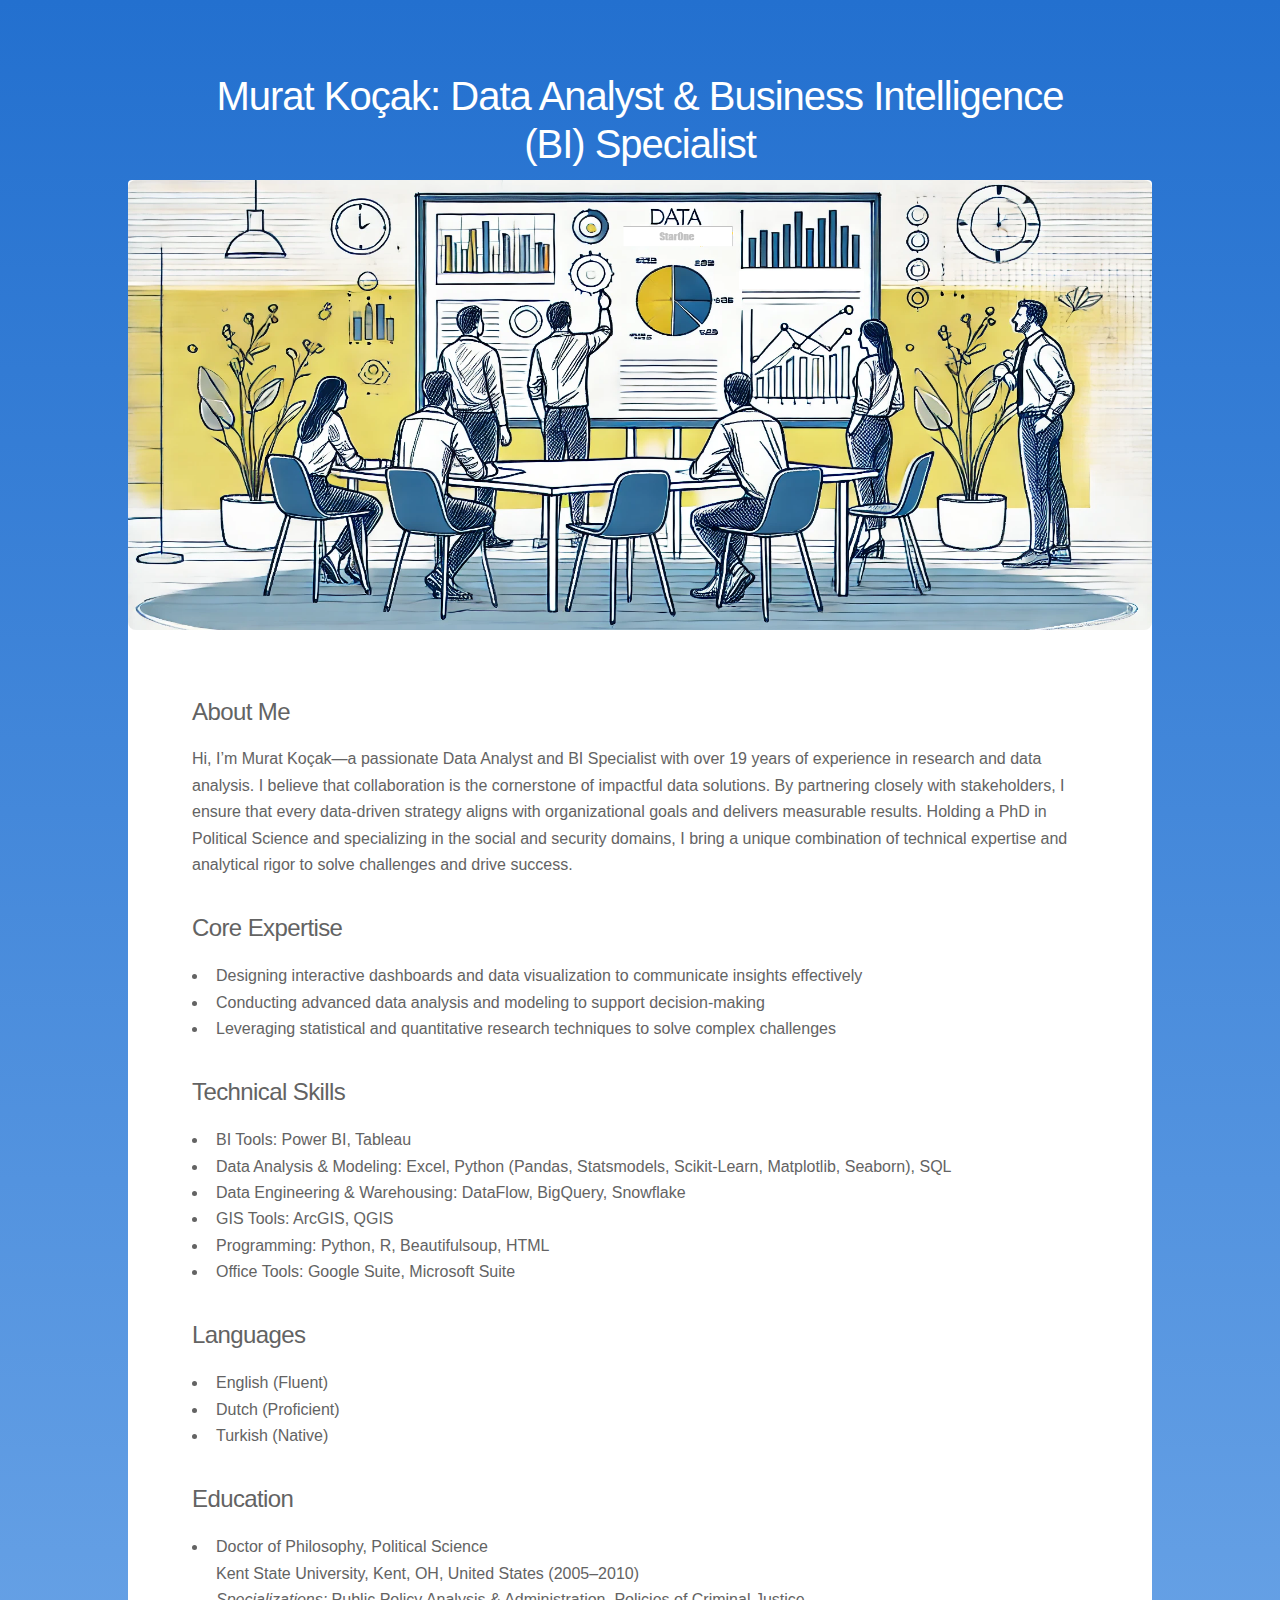
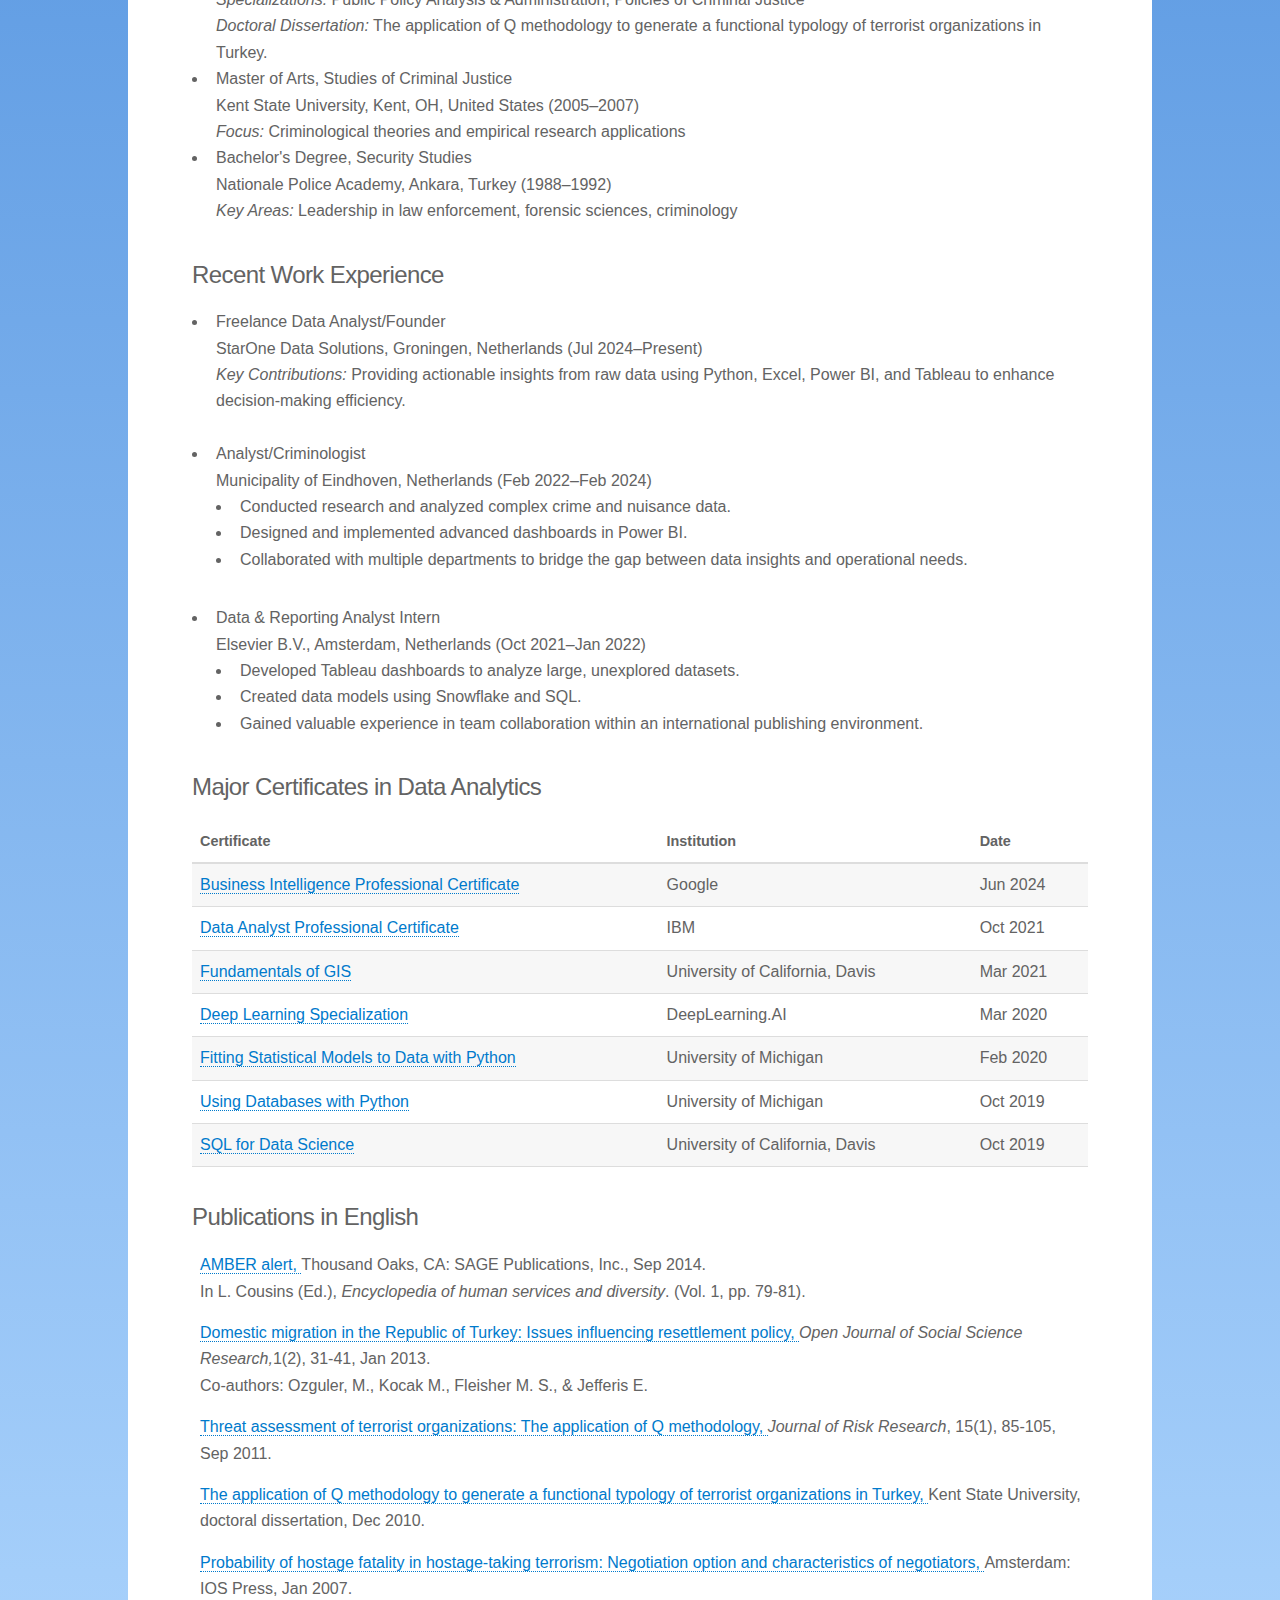
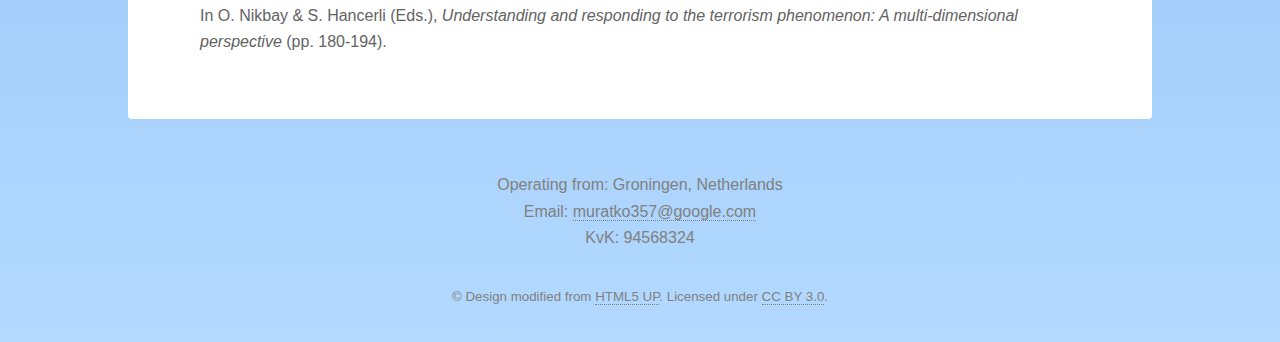
==== about.html @ 918cddcb "Update about.html" ====
<!DOCTYPE HTML>
<html>
	<head>
		<title>About</title>
		<meta charset="utf-8" />
		<meta name="viewport" content="width=device-width, initial-scale=1, user-scalable=no" />
		<link rel="stylesheet" href="assets/css/main.css" />
		<noscript><link rel="stylesheet" href="assets/css/noscript.css" /></noscript>
	</head>
	<body class="is-preload">

		<!-- Wrapper -->
		<div id="wrapper">

			<!-- Header -->
			<header id="header">
				<h1>Murat Koçak: Data Analyst & Business Intelligence (BI) Specialist</h1>
				<!-- <p>Data Analyst & Business Intelligence (BI) Specialist</p> -->
			</header>

			<!-- Main -->
			<div id="main">

				<!-- Content -->
				<section id="content" class="main">
					<span class="image main"><img src="images/group3.png" alt="BI process picture" style="width: 100%; height: auto; max-height: 450px; border-radius: 8px;" />
					</span>
					
					<h2>About Me</h2>
					<p>
						Hi, I’m Murat Koçak—a passionate Data Analyst and BI Specialist with over 19 years of experience in research and data analysis. I believe that collaboration is the cornerstone of impactful data solutions. By partnering closely with stakeholders, I ensure that every data-driven strategy aligns with organizational goals and delivers measurable results. Holding a PhD in Political Science and specializing in the social and security domains, I bring a unique combination of technical expertise and analytical rigor to solve challenges and drive success.
					</p>								
					<h2>Core Expertise</h2>
					<ul>
					    <li>Designing interactive dashboards and data visualization to communicate insights effectively</li>
					    <li>Conducting advanced data analysis and modeling to support decision-making</li>
					    <li>Leveraging statistical and quantitative research techniques to solve complex challenges</li>
					</ul>
					<h2>Technical Skills</h2>
					<ul>
					    <li><strong>BI Tools:</strong> Power BI, Tableau</li>
					    <li><strong>Data Analysis & Modeling:</strong> Excel, Python (Pandas, Statsmodels, Scikit-Learn, Matplotlib, Seaborn), SQL</li>
					    <li><strong>Data Engineering & Warehousing:</strong> DataFlow, BigQuery, Snowflake</li>
					    <li><strong>GIS Tools:</strong> ArcGIS, QGIS</li>
					    <li><strong>Programming:</strong> Python, R, Beautifulsoup, HTML</li>
					    <li><strong>Office Tools:</strong> Google Suite, Microsoft Suite</li>
					</ul>
					<h2>Languages</h2>
					<ul>
						<li>English (Fluent)</li>
						<li>Dutch (Proficient)</li>
						<li>Turkish (Native)</li>
					</ul>
					
					<h2>Education</h2>
					<ul>
						<li>
							<strong>Doctor of Philosophy, Political Science</strong><br>
							Kent State University, Kent, OH, United States (2005–2010)<br>
							<em>Specializations:</em> Public Policy Analysis & Administration, Policies of Criminal Justice<br>
							<em>Doctoral Dissertation:</em> The application of Q methodology to generate a functional typology of terrorist organizations in Turkey.
						</li>
						<li>
							<strong>Master of Arts, Studies of Criminal Justice</strong><br>
							Kent State University, Kent, OH, United States (2005–2007)<br>
							<em>Focus:</em> Criminological theories and empirical research applications
						</li>
						<li>
							<strong>Bachelor's Degree, Security Studies</strong><br>
							Nationale Police Academy, Ankara, Turkey (1988–1992)<br>
							<em>Key Areas:</em> Leadership in law enforcement, forensic sciences, criminology
						</li>
					</ul>
					
					<h2>Recent Work Experience</h2>
					<ul>
						<li>
							<strong>Freelance Data Analyst/Founder</strong><br>
							StarOne Data Solutions, Groningen, Netherlands (Jul 2024–Present)<br>
							<em>Key Contributions:</em> Providing actionable insights from raw data using Python, Excel, Power BI, and Tableau to enhance decision-making efficiency.<br><br/>
						</li>
						<li>
							<strong>Analyst/Criminologist</strong><br>
							Municipality of Eindhoven, Netherlands (Feb 2022–Feb 2024)<br>
							<ul>
								<li>Conducted research and analyzed complex crime and nuisance data.</li>
								<li>Designed and implemented advanced dashboards in Power BI.</li>
								<li>Collaborated with multiple departments to bridge the gap between data insights and operational needs.</li>
							</ul>
						</li>
						<li>
							<strong>Data & Reporting Analyst Intern</strong><br>
							Elsevier B.V., Amsterdam, Netherlands (Oct 2021–Jan 2022)<br>
							<ul>
								<li>Developed Tableau dashboards to analyze large, unexplored datasets.</li>
								<li>Created data models using Snowflake and SQL.</li>
								<li>Gained valuable experience in team collaboration within an international publishing environment.</li>
							</ul>
						</li>
					</ul>
					<h2>Major Certificates in Data Analytics</h2>
					<table style="width: 100%; border-collapse: collapse; text-align: left;">
					    <thead>
					        <tr>
					            <th style="padding: 8px; font-weight: bold; border-bottom: 2px solid #ddd;">Certificate</th>
					            <th style="padding: 8px; font-weight: bold; border-bottom: 2px solid #ddd;">Institution</th>
					            <th style="padding: 8px; font-weight: bold; border-bottom: 2px solid #ddd;">Date</th>
					        </tr>
					    </thead>
					    <tbody>
					        <tr>
					            <td style="padding: 8px; border-bottom: 1px solid #ddd;">
					                <a href="https://coursera.org/share/68a5c34ecfa2aa9aa0eb1804e7a08b5a" target="_blank" style="text-decoration: none; color: #007acc;">
					                    Business Intelligence Professional Certificate
					                </a>
					            </td>
					            <td style="padding: 8px; border-bottom: 1px solid #ddd;">Google</td>
					            <td style="padding: 8px; border-bottom: 1px solid #ddd;">Jun 2024</td>
					        </tr>
					        <tr>
					            <td style="padding: 8px; border-bottom: 1px solid #ddd;">
					                <a href="https://coursera.org/share/b6c91026bcde8f8022cf5d35f65a6a94" target="_blank" style="text-decoration: none; color: #007acc;">
					                    Data Analyst Professional Certificate
					                </a>
					            </td>
					            <td style="padding: 8px; border-bottom: 1px solid #ddd;">IBM</td>
					            <td style="padding: 8px; border-bottom: 1px solid #ddd;">Oct 2021</td>
					        </tr>
					        <tr>
					            <td style="padding: 8px; border-bottom: 1px solid #ddd;">
					                <a href="https://coursera.org/share/d153b06a984d503bdd34835a47c2ee93" target="_blank" style="text-decoration: none; color: #007acc;">
					                    Fundamentals of GIS
					                </a>
					            </td>
					            <td style="padding: 8px; border-bottom: 1px solid #ddd;">University of California, Davis</td>
					            <td style="padding: 8px; border-bottom: 1px solid #ddd;">Mar 2021</td>
					        </tr>
					        <tr>
					            <td style="padding: 8px; border-bottom: 1px solid #ddd;">
					                <a href="https://coursera.org/share/96aca7d3bab1eff133d03107c29051a9" target="_blank" style="text-decoration: none; color: #007acc;">
					                    Deep Learning Specialization
					                </a>
					            </td>
					            <td style="padding: 8px; border-bottom: 1px solid #ddd;">DeepLearning.AI</td>
					            <td style="padding: 8px; border-bottom: 1px solid #ddd;">Mar 2020</td>
					        </tr>
					        <tr>
					            <td style="padding: 8px; border-bottom: 1px solid #ddd;">
					                <a href="https://coursera.org/share/8fca6dbcab4a9286f8d734b02d5627c9" target="_blank" style="text-decoration: none; color: #007acc;">
					                    Fitting Statistical Models to Data with Python
					                </a>
					            </td>
					            <td style="padding: 8px; border-bottom: 1px solid #ddd;">University of Michigan</td>
					            <td style="padding: 8px; border-bottom: 1px solid #ddd;">Feb 2020</td>
					        </tr>
					        <tr>
					            <td style="padding: 8px; border-bottom: 1px solid #ddd;">
					                <a href="https://coursera.org/share/401eff3b248408523b76041c179e21a6" target="_blank" style="text-decoration: none; color: #007acc;">
					                    Using Databases with Python
					                </a>
					            </td>
					            <td style="padding: 8px; border-bottom: 1px solid #ddd;">University of Michigan</td>
					            <td style="padding: 8px; border-bottom: 1px solid #ddd;">Oct 2019</td>
					        </tr>
					        <tr>
					            <td style="padding: 8px; border-bottom: 1px solid #ddd;">
					                <a href="https://coursera.org/share/697321e9e8baccf5dd6b8e1bab1f161b" target="_blank" style="text-decoration: none; color: #007acc;">
					                    SQL for Data Science
					                </a>
					            </td>
					            <td style="padding: 8px; border-bottom: 1px solid #ddd;">University of California, Davis</td>
					            <td style="padding: 8px; border-bottom: 1px solid #ddd;">Oct 2019</td>
					        </tr>
					    </tbody>
						</table>
						<h2>Publications in English</h2>
						<ul style="list-style: none; padding: 0;">
						    <li style="margin-bottom: 15px;">
						        <strong>
						            <a href="https://doi.org/10.4135/9781483346663.n36" target="_blank" style="text-decoration: none; color: #007acc;">
						                AMBER alert,
						            </a>
						        </strong>Thousand Oaks, CA: SAGE Publications, Inc., Sep 2014.<br />
						        In L. Cousins (Ed.), <em>Encyclopedia of human services and diversity</em>. (Vol. 1, pp. 79-81).
						    </li>
						    <li style="margin-bottom: 15px;">
						        <strong>
						            <a href="https://www.academia.edu/5313681/Domestic_Migration_in_the_Republic_of_Turkey_Issues_Influencing_Resettlement_Policy" target="_blank" style="text-decoration: none; color: #007acc;">
						                Domestic migration in the Republic of Turkey: Issues influencing resettlement policy,
						            </a>
						        </strong><em>Open Journal of Social Science Research,</em>1(2), 31-41, Jan 2013.<br />
						        Co-authors: Ozguler, M., Kocak M., Fleisher M. S., & Jefferis E.
						    </li>
						    <li style="margin-bottom: 15px;">
						        <strong>
						            <a href="https://doi.org/10.1080/13669877.2011.601323" target="_blank" style="text-decoration: none; color: #007acc;">
						                Threat assessment of terrorist organizations: The application of Q methodology,
						            </a>
						        </strong><em>Journal of Risk Research</em>, 15(1), 85-105, Sep 2011.
						    </li>
						    <li style="margin-bottom: 15px;">
						        <strong>
						            <a href="http://rave.ohiolink.edu/etdc/view?acc_num=kent1286681075" target="_blank" style="text-decoration: none; color: #007acc;">
						                The application of Q methodology to generate a functional typology of terrorist organizations in Turkey,
						            </a>
						        </strong>Kent State University, doctoral dissertation, Dec 2010.
						    </li>
						    <li style="margin-bottom: 15px;">
						        <strong>
						            <a href="https://ebooks.iospress.nl/volumearticle/24067?_gl=1*1t2bpbs*_up*MQ..*_ga*OTM2NjQxNjY1LjE3MzI4MjIyMDA.*_ga_6N3Q0141SM*MTczMjgyMjE5OS4xLjEuMTczMjgyMjIyNS4wLjAuMA.." target="_blank" style="text-decoration: none; color: #007acc;">
						                Probability of hostage fatality in hostage-taking terrorism: Negotiation option and characteristics of negotiators,
						            </a>
						        </strong>Amsterdam: IOS Press, Jan 2007.<br />
						        In O. Nikbay & S. Hancerli (Eds.), <em>Understanding and responding to the terrorism phenomenon: A multi-dimensional perspective</em> (pp. 180-194).
						    </li>
						</ul>



						</section>
						</div>

							 <!-- Footer -->
						    <footer style="text-align: center;">
						        <section>
						            <p style="color:gray;"><br><br/>
						                Operating from: Groningen, Netherlands<br />
						                Email: <a href="mailto:muratko357@google.com">muratko357@google.com</a><br />
						                KvK: 94568324
						            </p>
						        </section>
						        <p style="color:gray;"><small>
						            &copy; Design modified from <a href="https://html5up.net" target="_blank">HTML5 UP</a>.
						            Licensed under <a href="http://creativecommons.org/licenses/by/3.0/" target="_blank">CC BY 3.0</a>.</small>
						        </p>
						    </footer>
					

		<!-- Scripts -->
			<script src="assets/js/jquery.min.js"></script>
			<script src="assets/js/jquery.scrollex.min.js"></script>
			<script src="assets/js/jquery.scrolly.min.js"></script>
			<script src="assets/js/browser.min.js"></script>
			<script src="assets/js/breakpoints.min.js"></script>
			<script src="assets/js/util.js"></script>
			<script src="assets/js/main.js"></script>

	</body>
</html>
---- assets/css/main.css ----
@@import url(fontawesome-all.min.css);
@import 'https://fonts.googleapis.com/css?family=Source+Sans+Pro:300,400';

/*
    Stellar by HTML5 UP
    html5up.net | @ajlkn
    Free for personal and commercial use under the CCA 3.0 license (html5up.net/license)
*/

html, body, div, span, applet, object,
iframe, h1, h2, h3, h4, h5, h6, p, blockquote,
pre, a, abbr, acronym, address, big, cite,
code, del, dfn, em, img, ins, kbd, q, s, samp,
small, strike, strong, sub, sup, tt, var, b,
u, i, center, dl, dt, dd, ol, ul, li, fieldset,
form, label, legend, table, caption, tbody,
tfoot, thead, tr, th, td, article, aside,
canvas, details, embed, figure, figcaption,
footer, header, hgroup, menu, nav, output, ruby,
section, summary, time, mark, audio, video {
    margin: 0;
    padding: 0;
    border: 0;
    font-size: 100%;
    font: inherit;
    vertical-align: baseline;
}

article, aside, details, figcaption, figure,
footer, header, hgroup, menu, nav, section {
    display: block;
}

body {
    line-height: 1;
}

ol, ul {
    list-style: none;
}

blockquote, q {
    quotes: none;
}

blockquote:before, blockquote:after, q:before, q:after {
    content: '';
    content: none;
}

table {
    border-collapse: collapse;
    border-spacing: 0;
}

body {
    -webkit-text-size-adjust: none;
}

mark {
    background-color: transparent;
    color: inherit;
}

input::-moz-focus-inner {
    border: 0;
    padding: 0;
}

input, select, textarea {
    -moz-appearance: none;
    -webkit-appearance: none;
    -ms-appearance: none;
    appearance: none;
}

/* Basic */

@-ms-viewport {
    width: device-width;
}

body {
    -ms-overflow-style: scrollbar;
}

@media screen and (max-width: 480px) {
    html, body {
        min-width: 320px;
    }
}

html {
    box-sizing: border-box;
}

*, *:before, *:after {
    box-sizing: inherit;
}

body {
    background-color: #2370cf; /* Fallback for older browsers */
    background-image: linear-gradient(to bottom, #2370cf, #b3d9ff); /* Gradient effect */
    color: rgba(255, 255, 255, 0.65);
    font-family: "Source Sans Pro", Helvetica, sans-serif;
    font-size: 17pt;
    font-weight: 300;
    line-height: 1.65;
}

@media screen and (max-width: 1680px) {
    body, input, select, textarea {
        font-size: 14pt;
    }
}

@media screen and (max-width: 1280px) {
    body, input, select, textarea {
        font-size: 12pt;
    }
}

@media screen and (max-width: 360px) {
    body, input, select, textarea {
        font-size: 11pt;
    }
}

a {
    -moz-transition: color 0.2s ease, border-bottom 0.2s ease;
    -webkit-transition: color 0.2s ease, border-bottom 0.2s ease;
    -ms-transition: color 0.2s ease, border-bottom 0.2s ease;
    transition: color 0.2s ease, border-bottom 0.2s ease;
    text-decoration: none;
    border-bottom: dotted 1px;
    color: inherit;
}

a:hover {
    border-bottom-color: transparent;
}

strong, b {
    font-weight: 400;
}

em, i {
    font-style: italic;
}

p {
    margin: 0 0 2em 0;
}

p.content {
    -moz-columns: 20em 2;
    -webkit-columns: 20em 2;
    -ms-columns: 20em 2;
    columns: 20em 2;
    -moz-column-gap: 2em;
    -webkit-column-gap: 2em;
    -ms-column-gap: 2em;
    column-gap: 2em;
    text-align: justify;
}

h1, h2, h3, h4, h5, h6 {
    font-weight: 300;
    line-height: 1.5;
    margin: 0 0 0.7em 0;
    letter-spacing: -0.025em;
}

h1 a, h2 a, h3 a, h4 a, h5 a, h6 a {
    color: inherit;
    text-decoration: none;
}

h1 {
    font-size: 2.5em;
    line-height: 1.2;
}

h2 {
    font-size: 1.5em;
}

h3 {
    font-size: 1.25em;
}

h4 {
    font-size: 1.1em;
}

h5 {
    font-size: 0.9em;
}

h6 {
    font-size: 0.7em;
}

@media screen and (max-width: 736px) {
    h1 {
        font-size: 2em;
    }
}

sub {
    font-size: 0.8em;
    position: relative;
    top: 0.5em;
}

sup {
    font-size: 0.8em;
    position: relative;
    top: -0.5em;
}

blockquote {
    border-left: solid 4px;
    font-style: italic;
    margin: 0 0 2em 0;
    padding: 0.5em 0 0.5em 2em;
}

code {
    border-radius: 8px;
    border: solid 1px;
    font-family: "Courier New", monospace;
    font-size: 0.9em;
    margin: 0 0.25em;
    padding: 0.25em 0.65em;
}

pre {
    -webkit-overflow-scrolling: touch;
    font-family: "Courier New", monospace;
    font-size: 0.9em;
    margin: 0 0 2em 0;
}

pre code {
    display: block;
    line-height: 1.75;
    padding: 1em 1.5em;
    overflow-x: auto;
}

hr {
    border: 0;
    border-bottom: solid 1px;
    margin: 2em 0;
}

hr.major {
    margin: 3em 0;
}

.align-left {
    text-align: left;
}

.align-center {
    text-align: center;
}

.align-right {
    text-align: right;
}

input, select, textarea {
    color: #ffffff;
}


/* Type */

	body {
		background-color: #2348cf;
		color: rgba(255, 255, 255, 0.65);
	}

	body, input, select, textarea {
		font-family: "Source Sans Pro", Helvetica, sans-serif;
		font-size: 17pt;
		font-weight: 300;
		line-height: 1.65;
	}

		@media screen and (max-width: 1680px) {

			body, input, select, textarea {
				font-size: 14pt;
			}

		}

		@media screen and (max-width: 1280px) {

			body, input, select, textarea {
				font-size: 12pt;
			}

		}

		@media screen and (max-width: 360px) {

			body, input, select, textarea {
				font-size: 11pt;
			}

		}

	a {
		-moz-transition: color 0.2s ease, border-bottom 0.2s ease;
		-webkit-transition: color 0.2s ease, border-bottom 0.2s ease;
		-ms-transition: color 0.2s ease, border-bottom 0.2s ease;
		transition: color 0.2s ease, border-bottom 0.2s ease;
		text-decoration: none;
		border-bottom: dotted 1px;
		color: inherit;
	}

		a:hover {
			border-bottom-color: transparent;
		}

	strong, b {
		font-weight: 400;
	}

	em, i {
		font-style: italic;
	}

	p {
		margin: 0 0 2em 0;
	}

		p.content {
			-moz-columns: 20em 2;
			-webkit-columns: 20em 2;
			-ms-columns: 20em 2;
			columns: 20em 2;
			-moz-column-gap: 2em;
			-webkit-column-gap: 2em;
			-ms-column-gap: 2em;
			column-gap: 2em;
			text-align: justify;
		}

	h1, h2, h3, h4, h5, h6 {
		font-weight: 300;
		line-height: 1.5;
		margin: 0 0 0.7em 0;
		letter-spacing: -0.025em;
	}

		h1 a, h2 a, h3 a, h4 a, h5 a, h6 a {
			color: inherit;
			text-decoration: none;
		}

	h1 {
		font-size: 2.5em;
		line-height: 1.2;
	}

	h2 {
		font-size: 1.5em;
	}

	h3 {
		font-size: 1.25em;
	}

	h4 {
		font-size: 1.1em;
	}

	h5 {
		font-size: 0.9em;
	}

	h6 {
		font-size: 0.7em;
	}

	@media screen and (max-width: 736px) {

		h1 {
			font-size: 2em;
		}

	}

	sub {
		font-size: 0.8em;
		position: relative;
		top: 0.5em;
	}

	sup {
		font-size: 0.8em;
		position: relative;
		top: -0.5em;
	}

	blockquote {
		border-left: solid 4px;
		font-style: italic;
		margin: 0 0 2em 0;
		padding: 0.5em 0 0.5em 2em;
	}

	code {
		border-radius: 8px;
		border: solid 1px;
		font-family: "Courier New", monospace;
		font-size: 0.9em;
		margin: 0 0.25em;
		padding: 0.25em 0.65em;
	}

	pre {
		-webkit-overflow-scrolling: touch;
		font-family: "Courier New", monospace;
		font-size: 0.9em;
		margin: 0 0 2em 0;
	}

		pre code {
			display: block;
			line-height: 1.75;
			padding: 1em 1.5em;
			overflow-x: auto;
		}

	hr {
		border: 0;
		border-bottom: solid 1px;
		margin: 2em 0;
	}

		hr.major {
			margin: 3em 0;
		}

	.align-left {
		text-align: left;
	}

	.align-center {
		text-align: center;
	}

	.align-right {
		text-align: right;
	}

	input, select, textarea {
		color: #ffffff;
	}

	a:hover {
		color: #ffffff;
	}

	strong, b {
		color: #ffffff;
	}

	h1, h2, h3, h4, h5, h6 {
		color: #ffffff;
	}

	blockquote {
		border-left-color: rgba(255, 255, 255, 0.35);
	}

	code {
		background: rgba(255, 255, 255, 0.075);
		border-color: rgba(255, 255, 255, 0.35);
	}

	hr {
		border-bottom-color: rgba(255, 255, 255, 0.35);
	}

/* Row */

	.row {
		display: flex;
		flex-wrap: wrap;
		box-sizing: border-box;
		align-items: stretch;
	}

		.row > * {
			box-sizing: border-box;
		}

		.row.gtr-uniform > * > :last-child {
			margin-bottom: 0;
		}

		.row.aln-left {
			justify-content: flex-start;
		}

		.row.aln-center {
			justify-content: center;
		}

		.row.aln-right {
			justify-content: flex-end;
		}

		.row.aln-top {
			align-items: flex-start;
		}

		.row.aln-middle {
			align-items: center;
		}

		.row.aln-bottom {
			align-items: flex-end;
		}

		.row > .imp {
			order: -1;
		}

		.row > .col-1 {
			width: 8.33333%;
		}

		.row > .off-1 {
			margin-left: 8.33333%;
		}

		.row > .col-2 {
			width: 16.66667%;
		}

		.row > .off-2 {
			margin-left: 16.66667%;
		}

		.row > .col-3 {
			width: 25%;
		}

		.row > .off-3 {
			margin-left: 25%;
		}

		.row > .col-4 {
			width: 33.33333%;
		}

		.row > .off-4 {
			margin-left: 33.33333%;
		}

		.row > .col-5 {
			width: 41.66667%;
		}

		.row > .off-5 {
			margin-left: 41.66667%;
		}

		.row > .col-6 {
			width: 50%;
		}

		.row > .off-6 {
			margin-left: 50%;
		}

		.row > .col-7 {
			width: 58.33333%;
		}

		.row > .off-7 {
			margin-left: 58.33333%;
		}

		.row > .col-8 {
			width: 66.66667%;
		}

		.row > .off-8 {
			margin-left: 66.66667%;
		}

		.row > .col-9 {
			width: 75%;
		}

		.row > .off-9 {
			margin-left: 75%;
		}

		.row > .col-10 {
			width: 83.33333%;
		}

		.row > .off-10 {
			margin-left: 83.33333%;
		}

		.row > .col-11 {
			width: 91.66667%;
		}

		.row > .off-11 {
			margin-left: 91.66667%;
		}

		.row > .col-12 {
			width: 100%;
		}

		.row > .off-12 {
			margin-left: 100%;
		}

		.row.gtr-0 {
			margin-top: 0;
			margin-left: 0em;
		}

			.row.gtr-0 > * {
				padding: 0 0 0 0em;
			}

			.row.gtr-0.gtr-uniform {
				margin-top: 0em;
			}

				.row.gtr-0.gtr-uniform > * {
					padding-top: 0em;
				}

		.row.gtr-25 {
			margin-top: 0;
			margin-left: -0.375em;
		}

			.row.gtr-25 > * {
				padding: 0 0 0 0.375em;
			}

			.row.gtr-25.gtr-uniform {
				margin-top: -0.375em;
			}

				.row.gtr-25.gtr-uniform > * {
					padding-top: 0.375em;
				}

		.row.gtr-50 {
			margin-top: 0;
			margin-left: -0.75em;
		}

			.row.gtr-50 > * {
				padding: 0 0 0 0.75em;
			}

			.row.gtr-50.gtr-uniform {
				margin-top: -0.75em;
			}

				.row.gtr-50.gtr-uniform > * {
					padding-top: 0.75em;
				}

		.row {
			margin-top: 0;
			margin-left: -1.5em;
		}

			.row > * {
				padding: 0 0 0 1.5em;
			}

			.row.gtr-uniform {
				margin-top: -1.5em;
			}

				.row.gtr-uniform > * {
					padding-top: 1.5em;
				}

		.row.gtr-150 {
			margin-top: 0;
			margin-left: -2.25em;
		}

			.row.gtr-150 > * {
				padding: 0 0 0 2.25em;
			}

			.row.gtr-150.gtr-uniform {
				margin-top: -2.25em;
			}

				.row.gtr-150.gtr-uniform > * {
					padding-top: 2.25em;
				}

		.row.gtr-200 {
			margin-top: 0;
			margin-left: -3em;
		}

			.row.gtr-200 > * {
				padding: 0 0 0 3em;
			}

			.row.gtr-200.gtr-uniform {
				margin-top: -3em;
			}

				.row.gtr-200.gtr-uniform > * {
					padding-top: 3em;
				}

		@media screen and (max-width: 1680px) {

			.row {
				display: flex;
				flex-wrap: wrap;
				box-sizing: border-box;
				align-items: stretch;
			}

				.row > * {
					box-sizing: border-box;
				}

				.row.gtr-uniform > * > :last-child {
					margin-bottom: 0;
				}

				.row.aln-left {
					justify-content: flex-start;
				}

				.row.aln-center {
					justify-content: center;
				}

				.row.aln-right {
					justify-content: flex-end;
				}

				.row.aln-top {
					align-items: flex-start;
				}

				.row.aln-middle {
					align-items: center;
				}

				.row.aln-bottom {
					align-items: flex-end;
				}

				.row > .imp-xlarge {
					order: -1;
				}

				.row > .col-1-xlarge {
					width: 8.33333%;
				}

				.row > .off-1-xlarge {
					margin-left: 8.33333%;
				}

				.row > .col-2-xlarge {
					width: 16.66667%;
				}

				.row > .off-2-xlarge {
					margin-left: 16.66667%;
				}

				.row > .col-3-xlarge {
					width: 25%;
				}

				.row > .off-3-xlarge {
					margin-left: 25%;
				}

				.row > .col-4-xlarge {
					width: 33.33333%;
				}

				.row > .off-4-xlarge {
					margin-left: 33.33333%;
				}

				.row > .col-5-xlarge {
					width: 41.66667%;
				}

				.row > .off-5-xlarge {
					margin-left: 41.66667%;
				}

				.row > .col-6-xlarge {
					width: 50%;
				}

				.row > .off-6-xlarge {
					margin-left: 50%;
				}

				.row > .col-7-xlarge {
					width: 58.33333%;
				}

				.row > .off-7-xlarge {
					margin-left: 58.33333%;
				}

				.row > .col-8-xlarge {
					width: 66.66667%;
				}

				.row > .off-8-xlarge {
					margin-left: 66.66667%;
				}

				.row > .col-9-xlarge {
					width: 75%;
				}

				.row > .off-9-xlarge {
					margin-left: 75%;
				}

				.row > .col-10-xlarge {
					width: 83.33333%;
				}

				.row > .off-10-xlarge {
					margin-left: 83.33333%;
				}

				.row > .col-11-xlarge {
					width: 91.66667%;
				}

				.row > .off-11-xlarge {
					margin-left: 91.66667%;
				}

				.row > .col-12-xlarge {
					width: 100%;
				}

				.row > .off-12-xlarge {
					margin-left: 100%;
				}

				.row.gtr-0 {
					margin-top: 0;
					margin-left: 0em;
				}

					.row.gtr-0 > * {
						padding: 0 0 0 0em;
					}

					.row.gtr-0.gtr-uniform {
						margin-top: 0em;
					}

						.row.gtr-0.gtr-uniform > * {
							padding-top: 0em;
						}

				.row.gtr-25 {
					margin-top: 0;
					margin-left: -0.375em;
				}

					.row.gtr-25 > * {
						padding: 0 0 0 0.375em;
					}

					.row.gtr-25.gtr-uniform {
						margin-top: -0.375em;
					}

						.row.gtr-25.gtr-uniform > * {
							padding-top: 0.375em;
						}

				.row.gtr-50 {
					margin-top: 0;
					margin-left: -0.75em;
				}

					.row.gtr-50 > * {
						padding: 0 0 0 0.75em;
					}

					.row.gtr-50.gtr-uniform {
						margin-top: -0.75em;
					}

						.row.gtr-50.gtr-uniform > * {
							padding-top: 0.75em;
						}

				.row {
					margin-top: 0;
					margin-left: -1.5em;
				}

					.row > * {
						padding: 0 0 0 1.5em;
					}

					.row.gtr-uniform {
						margin-top: -1.5em;
					}

						.row.gtr-uniform > * {
							padding-top: 1.5em;
						}

				.row.gtr-150 {
					margin-top: 0;
					margin-left: -2.25em;
				}

					.row.gtr-150 > * {
						padding: 0 0 0 2.25em;
					}

					.row.gtr-150.gtr-uniform {
						margin-top: -2.25em;
					}

						.row.gtr-150.gtr-uniform > * {
							padding-top: 2.25em;
						}

				.row.gtr-200 {
					margin-top: 0;
					margin-left: -3em;
				}

					.row.gtr-200 > * {
						padding: 0 0 0 3em;
					}

					.row.gtr-200.gtr-uniform {
						margin-top: -3em;
					}

						.row.gtr-200.gtr-uniform > * {
							padding-top: 3em;
						}

		}

		@media screen and (max-width: 1280px) {

			.row {
				display: flex;
				flex-wrap: wrap;
				box-sizing: border-box;
				align-items: stretch;
			}

				.row > * {
					box-sizing: border-box;
				}

				.row.gtr-uniform > * > :last-child {
					margin-bottom: 0;
				}

				.row.aln-left {
					justify-content: flex-start;
				}

				.row.aln-center {
					justify-content: center;
				}

				.row.aln-right {
					justify-content: flex-end;
				}

				.row.aln-top {
					align-items: flex-start;
				}

				.row.aln-middle {
					align-items: center;
				}

				.row.aln-bottom {
					align-items: flex-end;
				}

				.row > .imp-large {
					order: -1;
				}

				.row > .col-1-large {
					width: 8.33333%;
				}

				.row > .off-1-large {
					margin-left: 8.33333%;
				}

				.row > .col-2-large {
					width: 16.66667%;
				}

				.row > .off-2-large {
					margin-left: 16.66667%;
				}

				.row > .col-3-large {
					width: 25%;
				}

				.row > .off-3-large {
					margin-left: 25%;
				}

				.row > .col-4-large {
					width: 33.33333%;
				}

				.row > .off-4-large {
					margin-left: 33.33333%;
				}

				.row > .col-5-large {
					width: 41.66667%;
				}

				.row > .off-5-large {
					margin-left: 41.66667%;
				}

				.row > .col-6-large {
					width: 50%;
				}

				.row > .off-6-large {
					margin-left: 50%;
				}

				.row > .col-7-large {
					width: 58.33333%;
				}

				.row > .off-7-large {
					margin-left: 58.33333%;
				}

				.row > .col-8-large {
					width: 66.66667%;
				}

				.row > .off-8-large {
					margin-left: 66.66667%;
				}

				.row > .col-9-large {
					width: 75%;
				}

				.row > .off-9-large {
					margin-left: 75%;
				}

				.row > .col-10-large {
					width: 83.33333%;
				}

				.row > .off-10-large {
					margin-left: 83.33333%;
				}

				.row > .col-11-large {
					width: 91.66667%;
				}

				.row > .off-11-large {
					margin-left: 91.66667%;
				}

				.row > .col-12-large {
					width: 100%;
				}

				.row > .off-12-large {
					margin-left: 100%;
				}

				.row.gtr-0 {
					margin-top: 0;
					margin-left: 0em;
				}

					.row.gtr-0 > * {
						padding: 0 0 0 0em;
					}

					.row.gtr-0.gtr-uniform {
						margin-top: 0em;
					}

						.row.gtr-0.gtr-uniform > * {
							padding-top: 0em;
						}

				.row.gtr-25 {
					margin-top: 0;
					margin-left: -0.375em;
				}

					.row.gtr-25 > * {
						padding: 0 0 0 0.375em;
					}

					.row.gtr-25.gtr-uniform {
						margin-top: -0.375em;
					}

						.row.gtr-25.gtr-uniform > * {
							padding-top: 0.375em;
						}

				.row.gtr-50 {
					margin-top: 0;
					margin-left: -0.75em;
				}

					.row.gtr-50 > * {
						padding: 0 0 0 0.75em;
					}

					.row.gtr-50.gtr-uniform {
						margin-top: -0.75em;
					}

						.row.gtr-50.gtr-uniform > * {
							padding-top: 0.75em;
						}

				.row {
					margin-top: 0;
					margin-left: -1.5em;
				}

					.row > * {
						padding: 0 0 0 1.5em;
					}

					.row.gtr-uniform {
						margin-top: -1.5em;
					}

						.row.gtr-uniform > * {
							padding-top: 1.5em;
						}

				.row.gtr-150 {
					margin-top: 0;
					margin-left: -2.25em;
				}

					.row.gtr-150 > * {
						padding: 0 0 0 2.25em;
					}

					.row.gtr-150.gtr-uniform {
						margin-top: -2.25em;
					}

						.row.gtr-150.gtr-uniform > * {
							padding-top: 2.25em;
						}

				.row.gtr-200 {
					margin-top: 0;
					margin-left: -3em;
				}

					.row.gtr-200 > * {
						padding: 0 0 0 3em;
					}

					.row.gtr-200.gtr-uniform {
						margin-top: -3em;
					}

						.row.gtr-200.gtr-uniform > * {
							padding-top: 3em;
						}

		}

		@media screen and (max-width: 980px) {

			.row {
				display: flex;
				flex-wrap: wrap;
				box-sizing: border-box;
				align-items: stretch;
			}

				.row > * {
					box-sizing: border-box;
				}

				.row.gtr-uniform > * > :last-child {
					margin-bottom: 0;
				}

				.row.aln-left {
					justify-content: flex-start;
				}

				.row.aln-center {
					justify-content: center;
				}

				.row.aln-right {
					justify-content: flex-end;
				}

				.row.aln-top {
					align-items: flex-start;
				}

				.row.aln-middle {
					align-items: center;
				}

				.row.aln-bottom {
					align-items: flex-end;
				}

				.row > .imp-medium {
					order: -1;
				}

				.row > .col-1-medium {
					width: 8.33333%;
				}

				.row > .off-1-medium {
					margin-left: 8.33333%;
				}

				.row > .col-2-medium {
					width: 16.66667%;
				}

				.row > .off-2-medium {
					margin-left: 16.66667%;
				}

				.row > .col-3-medium {
					width: 25%;
				}

				.row > .off-3-medium {
					margin-left: 25%;
				}

				.row > .col-4-medium {
					width: 33.33333%;
				}

				.row > .off-4-medium {
					margin-left: 33.33333%;
				}

				.row > .col-5-medium {
					width: 41.66667%;
				}

				.row > .off-5-medium {
					margin-left: 41.66667%;
				}

				.row > .col-6-medium {
					width: 50%;
				}

				.row > .off-6-medium {
					margin-left: 50%;
				}

				.row > .col-7-medium {
					width: 58.33333%;
				}

				.row > .off-7-medium {
					margin-left: 58.33333%;
				}

				.row > .col-8-medium {
					width: 66.66667%;
				}

				.row > .off-8-medium {
					margin-left: 66.66667%;
				}

				.row > .col-9-medium {
					width: 75%;
				}

				.row > .off-9-medium {
					margin-left: 75%;
				}

				.row > .col-10-medium {
					width: 83.33333%;
				}

				.row > .off-10-medium {
					margin-left: 83.33333%;
				}

				.row > .col-11-medium {
					width: 91.66667%;
				}

				.row > .off-11-medium {
					margin-left: 91.66667%;
				}

				.row > .col-12-medium {
					width: 100%;
				}

				.row > .off-12-medium {
					margin-left: 100%;
				}

				.row.gtr-0 {
					margin-top: 0;
					margin-left: 0em;
				}

					.row.gtr-0 > * {
						padding: 0 0 0 0em;
					}

					.row.gtr-0.gtr-uniform {
						margin-top: 0em;
					}

						.row.gtr-0.gtr-uniform > * {
							padding-top: 0em;
						}

				.row.gtr-25 {
					margin-top: 0;
					margin-left: -0.375em;
				}

					.row.gtr-25 > * {
						padding: 0 0 0 0.375em;
					}

					.row.gtr-25.gtr-uniform {
						margin-top: -0.375em;
					}

						.row.gtr-25.gtr-uniform > * {
							padding-top: 0.375em;
						}

				.row.gtr-50 {
					margin-top: 0;
					margin-left: -0.75em;
				}

					.row.gtr-50 > * {
						padding: 0 0 0 0.75em;
					}

					.row.gtr-50.gtr-uniform {
						margin-top: -0.75em;
					}

						.row.gtr-50.gtr-uniform > * {
							padding-top: 0.75em;
						}

				.row {
					margin-top: 0;
					margin-left: -1.5em;
				}

					.row > * {
						padding: 0 0 0 1.5em;
					}

					.row.gtr-uniform {
						margin-top: -1.5em;
					}

						.row.gtr-uniform > * {
							padding-top: 1.5em;
						}

				.row.gtr-150 {
					margin-top: 0;
					margin-left: -2.25em;
				}

					.row.gtr-150 > * {
						padding: 0 0 0 2.25em;
					}

					.row.gtr-150.gtr-uniform {
						margin-top: -2.25em;
					}

						.row.gtr-150.gtr-uniform > * {
							padding-top: 2.25em;
						}

				.row.gtr-200 {
					margin-top: 0;
					margin-left: -3em;
				}

					.row.gtr-200 > * {
						padding: 0 0 0 3em;
					}

					.row.gtr-200.gtr-uniform {
						margin-top: -3em;
					}

						.row.gtr-200.gtr-uniform > * {
							padding-top: 3em;
						}

		}

		@media screen and (max-width: 736px) {

			.row {
				display: flex;
				flex-wrap: wrap;
				box-sizing: border-box;
				align-items: stretch;
			}

				.row > * {
					box-sizing: border-box;
				}

				.row.gtr-uniform > * > :last-child {
					margin-bottom: 0;
				}

				.row.aln-left {
					justify-content: flex-start;
				}

				.row.aln-center {
					justify-content: center;
				}

				.row.aln-right {
					justify-content: flex-end;
				}

				.row.aln-top {
					align-items: flex-start;
				}

				.row.aln-middle {
					align-items: center;
				}

				.row.aln-bottom {
					align-items: flex-end;
				}

				.row > .imp-small {
					order: -1;
				}

				.row > .col-1-small {
					width: 8.33333%;
				}

				.row > .off-1-small {
					margin-left: 8.33333%;
				}

				.row > .col-2-small {
					width: 16.66667%;
				}

				.row > .off-2-small {
					margin-left: 16.66667%;
				}

				.row > .col-3-small {
					width: 25%;
				}

				.row > .off-3-small {
					margin-left: 25%;
				}

				.row > .col-4-small {
					width: 33.33333%;
				}

				.row > .off-4-small {
					margin-left: 33.33333%;
				}

				.row > .col-5-small {
					width: 41.66667%;
				}

				.row > .off-5-small {
					margin-left: 41.66667%;
				}

				.row > .col-6-small {
					width: 50%;
				}

				.row > .off-6-small {
					margin-left: 50%;
				}

				.row > .col-7-small {
					width: 58.33333%;
				}

				.row > .off-7-small {
					margin-left: 58.33333%;
				}

				.row > .col-8-small {
					width: 66.66667%;
				}

				.row > .off-8-small {
					margin-left: 66.66667%;
				}

				.row > .col-9-small {
					width: 75%;
				}

				.row > .off-9-small {
					margin-left: 75%;
				}

				.row > .col-10-small {
					width: 83.33333%;
				}

				.row > .off-10-small {
					margin-left: 83.33333%;
				}

				.row > .col-11-small {
					width: 91.66667%;
				}

				.row > .off-11-small {
					margin-left: 91.66667%;
				}

				.row > .col-12-small {
					width: 100%;
				}

				.row > .off-12-small {
					margin-left: 100%;
				}

				.row.gtr-0 {
					margin-top: 0;
					margin-left: 0em;
				}

					.row.gtr-0 > * {
						padding: 0 0 0 0em;
					}

					.row.gtr-0.gtr-uniform {
						margin-top: 0em;
					}

						.row.gtr-0.gtr-uniform > * {
							padding-top: 0em;
						}

				.row.gtr-25 {
					margin-top: 0;
					margin-left: -0.25em;
				}

					.row.gtr-25 > * {
						padding: 0 0 0 0.25em;
					}

					.row.gtr-25.gtr-uniform {
						margin-top: -0.25em;
					}

						.row.gtr-25.gtr-uniform > * {
							padding-top: 0.25em;
						}

				.row.gtr-50 {
					margin-top: 0;
					margin-left: -0.5em;
				}

					.row.gtr-50 > * {
						padding: 0 0 0 0.5em;
					}

					.row.gtr-50.gtr-uniform {
						margin-top: -0.5em;
					}

						.row.gtr-50.gtr-uniform > * {
							padding-top: 0.5em;
						}

				.row {
					margin-top: 0;
					margin-left: -1em;
				}

					.row > * {
						padding: 0 0 0 1em;
					}

					.row.gtr-uniform {
						margin-top: -1em;
					}

						.row.gtr-uniform > * {
							padding-top: 1em;
						}

				.row.gtr-150 {
					margin-top: 0;
					margin-left: -1.5em;
				}

					.row.gtr-150 > * {
						padding: 0 0 0 1.5em;
					}

					.row.gtr-150.gtr-uniform {
						margin-top: -1.5em;
					}

						.row.gtr-150.gtr-uniform > * {
							padding-top: 1.5em;
						}

				.row.gtr-200 {
					margin-top: 0;
					margin-left: -2em;
				}

					.row.gtr-200 > * {
						padding: 0 0 0 2em;
					}

					.row.gtr-200.gtr-uniform {
						margin-top: -2em;
					}

						.row.gtr-200.gtr-uniform > * {
							padding-top: 2em;
						}

		}

		@media screen and (max-width: 480px) {

			.row {
				display: flex;
				flex-wrap: wrap;
				box-sizing: border-box;
				align-items: stretch;
			}

				.row > * {
					box-sizing: border-box;
				}

				.row.gtr-uniform > * > :last-child {
					margin-bottom: 0;
				}

				.row.aln-left {
					justify-content: flex-start;
				}

				.row.aln-center {
					justify-content: center;
				}

				.row.aln-right {
					justify-content: flex-end;
				}

				.row.aln-top {
					align-items: flex-start;
				}

				.row.aln-middle {
					align-items: center;
				}

				.row.aln-bottom {
					align-items: flex-end;
				}

				.row > .imp-xsmall {
					order: -1;
				}

				.row > .col-1-xsmall {
					width: 8.33333%;
				}

				.row > .off-1-xsmall {
					margin-left: 8.33333%;
				}

				.row > .col-2-xsmall {
					width: 16.66667%;
				}

				.row > .off-2-xsmall {
					margin-left: 16.66667%;
				}

				.row > .col-3-xsmall {
					width: 25%;
				}

				.row > .off-3-xsmall {
					margin-left: 25%;
				}

				.row > .col-4-xsmall {
					width: 33.33333%;
				}

				.row > .off-4-xsmall {
					margin-left: 33.33333%;
				}

				.row > .col-5-xsmall {
					width: 41.66667%;
				}

				.row > .off-5-xsmall {
					margin-left: 41.66667%;
				}

				.row > .col-6-xsmall {
					width: 50%;
				}

				.row > .off-6-xsmall {
					margin-left: 50%;
				}

				.row > .col-7-xsmall {
					width: 58.33333%;
				}

				.row > .off-7-xsmall {
					margin-left: 58.33333%;
				}

				.row > .col-8-xsmall {
					width: 66.66667%;
				}

				.row > .off-8-xsmall {
					margin-left: 66.66667%;
				}

				.row > .col-9-xsmall {
					width: 75%;
				}

				.row > .off-9-xsmall {
					margin-left: 75%;
				}

				.row > .col-10-xsmall {
					width: 83.33333%;
				}

				.row > .off-10-xsmall {
					margin-left: 83.33333%;
				}

				.row > .col-11-xsmall {
					width: 91.66667%;
				}

				.row > .off-11-xsmall {
					margin-left: 91.66667%;
				}

				.row > .col-12-xsmall {
					width: 100%;
				}

				.row > .off-12-xsmall {
					margin-left: 100%;
				}

				.row.gtr-0 {
					margin-top: 0;
					margin-left: 0em;
				}

					.row.gtr-0 > * {
						padding: 0 0 0 0em;
					}

					.row.gtr-0.gtr-uniform {
						margin-top: 0em;
					}

						.row.gtr-0.gtr-uniform > * {
							padding-top: 0em;
						}

				.row.gtr-25 {
					margin-top: 0;
					margin-left: -0.3125em;
				}

					.row.gtr-25 > * {
						padding: 0 0 0 0.3125em;
					}

					.row.gtr-25.gtr-uniform {
						margin-top: -0.3125em;
					}

						.row.gtr-25.gtr-uniform > * {
							padding-top: 0.3125em;
						}

				.row.gtr-50 {
					margin-top: 0;
					margin-left: -0.625em;
				}

					.row.gtr-50 > * {
						padding: 0 0 0 0.625em;
					}

					.row.gtr-50.gtr-uniform {
						margin-top: -0.625em;
					}

						.row.gtr-50.gtr-uniform > * {
							padding-top: 0.625em;
						}

				.row {
					margin-top: 0;
					margin-left: -1.25em;
				}

					.row > * {
						padding: 0 0 0 1.25em;
					}

					.row.gtr-uniform {
						margin-top: -1.25em;
					}

						.row.gtr-uniform > * {
							padding-top: 1.25em;
						}

				.row.gtr-150 {
					margin-top: 0;
					margin-left: -1.875em;
				}

					.row.gtr-150 > * {
						padding: 0 0 0 1.875em;
					}

					.row.gtr-150.gtr-uniform {
						margin-top: -1.875em;
					}

						.row.gtr-150.gtr-uniform > * {
							padding-top: 1.875em;
						}

				.row.gtr-200 {
					margin-top: 0;
					margin-left: -2.5em;
				}

					.row.gtr-200 > * {
						padding: 0 0 0 2.5em;
					}

					.row.gtr-200.gtr-uniform {
						margin-top: -2.5em;
					}

						.row.gtr-200.gtr-uniform > * {
							padding-top: 2.5em;
						}

		}

/* Box */

	.box {
		border-radius: 8px;
		border: solid;
		margin-bottom: 2em;
		padding: 1.5em;
	}

		.box > :last-child,
		.box > :last-child > :last-child,
		.box > :last-child > :last-child > :last-child {
			margin-bottom: 0;
		}

		.box.alt {
			border: 0;
			border-radius: 0;
			padding: 0;
		}

	.box {
		border-color: rgba(255, 255, 255, 0.35);
	}

/* Button */

	input[type="submit"],
	input[type="reset"],
	input[type="button"],
	button,
	.button {
		-moz-appearance: none;
		-webkit-appearance: none;
		-ms-appearance: none;
		appearance: none;
		-moz-transition: background-color 0.2s ease-in-out, color 0.2s ease-in-out;
		-webkit-transition: background-color 0.2s ease-in-out, color 0.2s ease-in-out;
		-ms-transition: background-color 0.2s ease-in-out, color 0.2s ease-in-out;
		transition: background-color 0.2s ease-in-out, color 0.2s ease-in-out;
		border-radius: 8px;
		border: 0;
		cursor: pointer;
		display: inline-block;
		font-weight: 300;
		height: 2.75em;
		line-height: 2.75em;
		min-width: 9.25em;
		padding: 0 1.5em;
		text-align: center;
		text-decoration: none;
		white-space: nowrap;
	}

		input[type="submit"].icon,
		input[type="reset"].icon,
		input[type="button"].icon,
		button.icon,
		.button.icon {
			padding-left: 1.35em;
		}

			input[type="submit"].icon:before,
			input[type="reset"].icon:before,
			input[type="button"].icon:before,
			button.icon:before,
			.button.icon:before {
				margin-right: 0.5em;
			}

		input[type="submit"].fit,
		input[type="reset"].fit,
		input[type="button"].fit,
		button.fit,
		.button.fit {
			width: 100%;
		}

		input[type="submit"].small,
		input[type="reset"].small,
		input[type="button"].small,
		button.small,
		.button.small {
			font-size: 0.8em;
		}

		input[type="submit"].large,
		input[type="reset"].large,
		input[type="button"].large,
		button.large,
		.button.large {
			font-size: 1.35em;
		}

		input[type="submit"].disabled, input[type="submit"]:disabled,
		input[type="reset"].disabled,
		input[type="reset"]:disabled,
		input[type="button"].disabled,
		input[type="button"]:disabled,
		button.disabled,
		button:disabled,
		.button.disabled,
		.button:disabled {
			pointer-events: none;
			opacity: 0.25;
		}

		@media screen and (max-width: 736px) {

			input[type="submit"],
			input[type="reset"],
			input[type="button"],
			button,
			.button {
				min-width: 0;
			}

		}

	input[type="submit"],
	input[type="reset"],
	input[type="button"],
	button,
	.button {
		background-color: transparent;
		box-shadow: inset 0 0 0 1px rgba(255, 255, 255, 0.35);
		color: #ffffff !important;
	}

		input[type="submit"]:hover,
		input[type="reset"]:hover,
		input[type="button"]:hover,
		button:hover,
		.button:hover {
			background-color: rgba(255, 255, 255, 0.075);
		}

		input[type="submit"]:active,
		input[type="reset"]:active,
		input[type="button"]:active,
		button:active,
		.button:active {
			background-color: rgba(255, 255, 255, 0.2);
		}

		input[type="submit"].icon:before,
		input[type="reset"].icon:before,
		input[type="button"].icon:before,
		button.icon:before,
		.button.icon:before {
			color: rgba(255, 255, 255, 0.5);
		}

		input[type="submit"].primary,
		input[type="reset"].primary,
		input[type="button"].primary,
		button.primary,
		.button.primary {
			background-color: #8cc9f0;
			color: #ffffff !important;
			box-shadow: none;
		}

			input[type="submit"].primary:hover,
			input[type="reset"].primary:hover,
			input[type="button"].primary:hover,
			button.primary:hover,
			.button.primary:hover {
				background-color: #9acff2;
			}

			input[type="submit"].primary:active,
			input[type="reset"].primary:active,
			input[type="button"].primary:active,
			button.primary:active,
			.button.primary:active {
				background-color: #7ec3ee;
			}

			input[type="submit"].primary.icon:before,
			input[type="reset"].primary.icon:before,
			input[type="button"].primary.icon:before,
			button.primary.icon:before,
			.button.primary.icon:before {
				color: #ffffff !important;
			}

/* Form */

	form {
		margin: 0 0 2em 0;
	}

	label {
		display: block;
		font-size: 0.9em;
		font-weight: 400;
		margin: 0 0 1em 0;
	}

	input[type="text"],
	input[type="password"],
	input[type="email"],
	select,
	textarea {
		-moz-appearance: none;
		-webkit-appearance: none;
		-ms-appearance: none;
		appearance: none;
		border-radius: 8px;
		border: solid 1px;
		color: inherit;
		display: block;
		outline: 0;
		padding: 0 1em;
		text-decoration: none;
		width: 100%;
	}

		input[type="text"]:invalid,
		input[type="password"]:invalid,
		input[type="email"]:invalid,
		select:invalid,
		textarea:invalid {
			box-shadow: none;
		}

	select {
		background-size: 1.25rem;
		background-repeat: no-repeat;
		background-position: calc(100% - 1rem) center;
		height: 2.75em;
		padding-right: 2.75em;
		text-overflow: ellipsis;
	}

		select:focus::-ms-value {
			background-color: transparent;
		}

		select::-ms-expand {
			display: none;
		}

	input[type="text"],
	input[type="password"],
	input[type="email"],
	select {
		height: 2.75em;
	}

	textarea {
		padding: 0.75em 1em;
	}

	input[type="checkbox"],
	input[type="radio"] {
		-moz-appearance: none;
		-webkit-appearance: none;
		-ms-appearance: none;
		appearance: none;
		display: block;
		float: left;
		margin-right: -2em;
		opacity: 0;
		width: 1em;
		z-index: -1;
	}

		input[type="checkbox"] + label,
		input[type="radio"] + label {
			text-decoration: none;
			cursor: pointer;
			display: inline-block;
			font-size: 1em;
			font-weight: 300;
			padding-left: 2.4em;
			padding-right: 0.75em;
			position: relative;
		}

			input[type="checkbox"] + label:before,
			input[type="radio"] + label:before {
				-moz-osx-font-smoothing: grayscale;
				-webkit-font-smoothing: antialiased;
				display: inline-block;
				font-style: normal;
				font-variant: normal;
				text-rendering: auto;
				line-height: 1;
				text-transform: none !important;
				font-family: 'Font Awesome 5 Free';
				font-weight: 900;
			}

			input[type="checkbox"] + label:before,
			input[type="radio"] + label:before {
				border-radius: 8px;
				border: solid 1px;
				content: '';
				display: inline-block;
				font-size: 0.8em;
				height: 2.0625em;
				left: 0;
				line-height: 2.0625em;
				position: absolute;
				text-align: center;
				top: 0;
				width: 2.0625em;
			}

		input[type="checkbox"]:checked + label:before,
		input[type="radio"]:checked + label:before {
			content: '\f00c';
		}

	input[type="checkbox"] + label:before {
		border-radius: 8px;
	}

	input[type="radio"] + label:before {
		border-radius: 100%;
	}

	::-webkit-input-placeholder {
		opacity: 1.0;
	}

	:-moz-placeholder {
		opacity: 1.0;
	}

	::-moz-placeholder {
		opacity: 1.0;
	}

	:-ms-input-placeholder {
		opacity: 1.0;
	}

	label {
		color: #ffffff;
	}

	input[type="text"],
	input[type="password"],
	input[type="email"],
	select,
	textarea {
		background-color: rgba(255, 255, 255, 0.075);
		border-color: rgba(255, 255, 255, 0.35);
	}

		input[type="text"]:focus,
		input[type="password"]:focus,
		input[type="email"]:focus,
		select:focus,
		textarea:focus {
			border-color: #8cc9f0;
			box-shadow: 0 0 0 1px #8cc9f0;
		}

	select {
		background-image: url("data:image/svg+xml;charset=utf8,%3Csvg xmlns='http://www.w3.org/2000/svg' width='40' height='40' preserveAspectRatio='none' viewBox='0 0 40 40'%3E%3Cpath d='M9.4,12.3l10.4,10.4l10.4-10.4c0.2-0.2,0.5-0.4,0.9-0.4c0.3,0,0.6,0.1,0.9,0.4l3.3,3.3c0.2,0.2,0.4,0.5,0.4,0.9 c0,0.4-0.1,0.6-0.4,0.9L20.7,31.9c-0.2,0.2-0.5,0.4-0.9,0.4c-0.3,0-0.6-0.1-0.9-0.4L4.3,17.3c-0.2-0.2-0.4-0.5-0.4-0.9 c0-0.4,0.1-0.6,0.4-0.9l3.3-3.3c0.2-0.2,0.5-0.4,0.9-0.4S9.1,12.1,9.4,12.3z' fill='rgba(255, 255, 255, 0.35)' /%3E%3C/svg%3E");
	}

		select option {
			color: #ffffff;
			background: #2348cf;
		}

	input[type="checkbox"] + label,
	input[type="radio"] + label {
		color: rgba(255, 255, 255, 0.65);
	}

		input[type="checkbox"] + label:before,
		input[type="radio"] + label:before {
			background: rgba(255, 255, 255, 0.075);
			border-color: rgba(255, 255, 255, 0.35);
		}

	input[type="checkbox"]:checked + label:before,
	input[type="radio"]:checked + label:before {
		background-color: #ffffff;
		border-color: #ffffff;
		color: #2348cf;
	}

	input[type="checkbox"]:focus + label:before,
	input[type="radio"]:focus + label:before {
		border-color: #8cc9f0;
		box-shadow: 0 0 0 1px #8cc9f0;
	}

	::-webkit-input-placeholder {
		color: rgba(255, 255, 255, 0.5) !important;
	}

	:-moz-placeholder {
		color: rgba(255, 255, 255, 0.5) !important;
	}

	::-moz-placeholder {
		color: rgba(255, 255, 255, 0.5) !important;
	}

	:-ms-input-placeholder {
		color: rgba(255, 255, 255, 0.5) !important;
	}

	.formerize-placeholder {
		color: rgba(255, 255, 255, 0.5) !important;
	}

/* Icon */

	.icon {
		text-decoration: none;
		-moz-transition: background-color 0.2s ease-in-out, color 0.2s ease-in-out;
		-webkit-transition: background-color 0.2s ease-in-out, color 0.2s ease-in-out;
		-ms-transition: background-color 0.2s ease-in-out, color 0.2s ease-in-out;
		transition: background-color 0.2s ease-in-out, color 0.2s ease-in-out;
		border-bottom: none;
		position: relative;
	}

		.icon:before {
			-moz-osx-font-smoothing: grayscale;
			-webkit-font-smoothing: antialiased;
			display: inline-block;
			font-style: normal;
			font-variant: normal;
			text-rendering: auto;
			line-height: 1;
			text-transform: none !important;
			font-family: 'Font Awesome 5 Free';
			font-weight: 400;
		}

		.icon > .label {
			display: none;
		}

		.icon:before {
			line-height: solid;
		}

		.icon.solid:before {
			font-weight: 900;
		}

		.icon.brands:before {
			font-family: 'Font Awesome 5 Brands';
		}

		.icon.major {
			border: solid 1px;
			display: inline-block;
			border-radius: 100%;
			padding: 0.65em;
			margin: 0 0 2em 0;
			cursor: default;
		}

			.icon.major:before {
				display: inline-block;
				font-size: 6.25rem;
				width: 2.25em;
				height: 2.25em;
				line-height: 2.2em;
				border-radius: 100%;
				border: solid 1px;
				text-align: center;
			}

		.icon.alt {
			display: inline-block;
			border: solid 1px;
			border-radius: 100%;
		}

			.icon.alt:before {
				display: block;
				font-size: 1.25em;
				width: 2em;
				height: 2em;
				text-align: center;
				line-height: 2em;
			}

		.icon.style1 {
			color: #efa8b0;
		}

		.icon.style2 {
			color: #c79cc8;
		}

		.icon.style3 {
			color: #a89cc8;
		}

		.icon.style4 {
			color: #9bb2e1;
		}

		.icon.style5 {
			color: #8cc9f0;
		}

		@media screen and (max-width: 1680px) {

			.icon.major:before {
				font-size: 5.5rem;
			}

		}

		@media screen and (max-width: 1280px) {

			.icon.major:before {
				font-size: 4.75rem;
			}

		}

		@media screen and (max-width: 736px) {

			.icon.major {
				margin: 0 0 1.5em 0;
				padding: 0.35em;
			}

				.icon.major:before {
					font-size: 3.5rem;
				}

		}

	.icon.major {
		border-color: rgba(255, 255, 255, 0.35);
	}

		.icon.major:before {
			border-color: rgba(255, 255, 255, 0.35);
		}

	.icon.alt {
		border-color: rgba(255, 255, 255, 0.35);
		color: #ffffff;
	}

		.icon.alt:hover {
			background-color: rgba(255, 255, 255, 0.075);
		}

		.icon.alt:active {
			background-color: rgba(255, 255, 255, 0.2);
		}

/* Image */

	.image {
		border-radius: 8px;
		border: 0;
		display: inline-block;
		position: relative;
	}

		.image img {
			border-radius: 8px;
			display: block;
		}

		.image.left, .image.right {
			max-width: 40%;
		}

			.image.left img, .image.right img {
				width: 100%;
			}

		.image.left {
			float: left;
			margin: 0 1.5em 1em 0;
			top: 0.25em;
		}

		.image.right {
			float: right;
			margin: 0 0 1em 1.5em;
			top: 0.25em;
		}

		.image.fit {
			display: block;
			margin: 0 0 2em 0;
			width: 100%;
		}

			.image.fit img {
				width: 100%;
			}

		.image.main {
			display: block;
			margin: 0 0 3em 0;
			width: 100%;
		}

			.image.main img {
				width: 100%;
			}

/* List */

	ol {
		list-style: decimal;
		margin: 0 0 2em 0;
		padding-left: 1.25em;
	}

		ol li {
			padding-left: 0.25em;
		}

	ul {
		list-style: disc;
		margin: 0 0 2em 0;
		padding-left: 1em;
	}

		ul li {
			padding-left: 0.5em;
		}

		ul.alt {
			list-style: none;
			padding-left: 0;
		}

			ul.alt li {
				border-top: solid 1px;
				padding: 0.5em 0;
			}

				ul.alt li:first-child {
					border-top: 0;
					padding-top: 0;
				}

	dl {
		margin: 0 0 2em 0;
	}

		dl dt {
			display: block;
			font-weight: 400;
			margin: 0 0 1em 0;
		}

		dl dd {
			margin-left: 2em;
		}

		dl.alt dt {
			display: block;
			width: 3em;
			margin: 0;
			clear: left;
			float: left;
		}

		dl.alt dd {
			margin: 0 0 0.85em 5.5em;
		}

		dl.alt:after {
			content: '';
			display: block;
			clear: both;
		}

	ul.alt li {
		border-top-color: rgba(255, 255, 255, 0.35);
	}

	dl dt {
		color: #ffffff;
	}

/* Actions */

	ul.actions {
		display: -moz-flex;
		display: -webkit-flex;
		display: -ms-flex;
		display: flex;
		cursor: default;
		list-style: none;
		margin-left: -1em;
		padding-left: 0;
	}

		ul.actions li {
			padding: 0 0 0 1em;
			vertical-align: middle;
		}

		ul.actions.special {
			-moz-justify-content: center;
			-webkit-justify-content: center;
			-ms-justify-content: center;
			justify-content: center;
			width: 100%;
			margin-left: 0;
		}

			ul.actions.special li:first-child {
				padding-left: 0;
			}

		ul.actions.stacked {
			-moz-flex-direction: column;
			-webkit-flex-direction: column;
			-ms-flex-direction: column;
			flex-direction: column;
			margin-left: 0;
		}

			ul.actions.stacked li {
				padding: 1.3em 0 0 0;
			}

				ul.actions.stacked li:first-child {
					padding-top: 0;
				}

		ul.actions.fit {
			width: calc(100% + 1em);
		}

			ul.actions.fit li {
				-moz-flex-grow: 1;
				-webkit-flex-grow: 1;
				-ms-flex-grow: 1;
				flex-grow: 1;
				-moz-flex-shrink: 1;
				-webkit-flex-shrink: 1;
				-ms-flex-shrink: 1;
				flex-shrink: 1;
				width: 100%;
			}

				ul.actions.fit li > * {
					width: 100%;
				}

			ul.actions.fit.stacked {
				width: 100%;
			}

		@media screen and (max-width: 480px) {

			ul.actions:not(.fixed) {
				-moz-flex-direction: column;
				-webkit-flex-direction: column;
				-ms-flex-direction: column;
				flex-direction: column;
				margin-left: 0;
				width: 100% !important;
			}

				ul.actions:not(.fixed) li {
					-moz-flex-grow: 1;
					-webkit-flex-grow: 1;
					-ms-flex-grow: 1;
					flex-grow: 1;
					-moz-flex-shrink: 1;
					-webkit-flex-shrink: 1;
					-ms-flex-shrink: 1;
					flex-shrink: 1;
					padding: 1em 0 0 0;
					text-align: center;
					width: 100%;
				}

					ul.actions:not(.fixed) li > * {
						width: 100%;
					}

					ul.actions:not(.fixed) li:first-child {
						padding-top: 0;
					}

					ul.actions:not(.fixed) li input[type="submit"],
					ul.actions:not(.fixed) li input[type="reset"],
					ul.actions:not(.fixed) li input[type="button"],
					ul.actions:not(.fixed) li button,
					ul.actions:not(.fixed) li .button {
						width: 100%;
					}

						ul.actions:not(.fixed) li input[type="submit"].icon:before,
						ul.actions:not(.fixed) li input[type="reset"].icon:before,
						ul.actions:not(.fixed) li input[type="button"].icon:before,
						ul.actions:not(.fixed) li button.icon:before,
						ul.actions:not(.fixed) li .button.icon:before {
							margin-left: -0.5rem;
						}

		}

/* Icons */

	ul.icons {
		cursor: default;
		list-style: none;
		padding-left: 0;
	}

		ul.icons li {
			display: inline-block;
			padding: 0 0.65em 0 0;
		}

			ul.icons li:last-child {
				padding-right: 0 !important;
			}

/* Section/Article */

	section.special, article.special {
		text-align: center;
	}

	header.major {
		margin-bottom: 3em;
	}

		header.major h2 {
			font-size: 2em;
		}

			header.major h2:after {
				display: block;
				content: '';
				width: 3.25em;
				height: 2px;
				margin: 0.7em 0 1em 0;
				border-radius: 2px;
			}

				section.special header.major h2:after, article.special header.major h2:after {
					margin-left: auto;
					margin-right: auto;
				}

		header.major p {
			font-size: 1.25em;
			letter-spacing: -0.025em;
		}

		header.major.special {
			text-align: center;
		}

			header.major.special h2:after {
				margin-left: auto;
				margin-right: auto;
			}

	footer.major {
		margin-top: 3em;
	}

	@media screen and (max-width: 736px) {

		header.major {
			margin-bottom: 0;
		}

			header.major h2 {
				font-size: 1.5em;
			}

			header.major p {
				font-size: 1em;
				letter-spacing: 0;
			}

				header.major p br {
					display: none;
				}

		footer.major {
			margin-top: 0;
		}

	}

	header.major h2:after {
		background-color: rgba(255, 255, 255, 0.35);
	}

/* Table */

	.table-wrapper {
		-webkit-overflow-scrolling: touch;
		overflow-x: auto;
	}

	table {
		margin: 0 0 2em 0;
		width: 100%;
	}

		table tbody tr {
			border: solid 1px;
			border-left: 0;
			border-right: 0;
		}

		table td {
			padding: 0.75em 0.75em;
		}

		table th {
			font-size: 0.9em;
			font-weight: 400;
			padding: 0 0.75em 0.75em 0.75em;
			text-align: left;
		}

		table thead {
			border-bottom: solid 2px;
		}

		table tfoot {
			border-top: solid 2px;
		}

		table.alt {
			border-collapse: separate;
		}

			table.alt tbody tr td {
				border: solid 1px;
				border-left-width: 0;
				border-top-width: 0;
			}

				table.alt tbody tr td:first-child {
					border-left-width: 1px;
				}

			table.alt tbody tr:first-child td {
				border-top-width: 1px;
			}

			table.alt thead {
				border-bottom: 0;
			}

			table.alt tfoot {
				border-top: 0;
			}

	table tbody tr {
		border-color: rgba(255, 255, 255, 0.35);
	}

		table tbody tr:nth-child(2n + 1) {
			background-color: rgba(255, 255, 255, 0.075);
		}

	table th {
		color: #ffffff;
	}

	table thead {
		border-bottom-color: rgba(255, 255, 255, 0.35);
	}

	table tfoot {
		border-top-color: rgba(255, 255, 255, 0.35);
	}

	table.alt tbody tr td {
		border-color: rgba(255, 255, 255, 0.35);
	}

/* Features */

	.features {
		display: -moz-flex;
		display: -webkit-flex;
		display: -ms-flex;
		display: flex;
		-moz-flex-wrap: wrap;
		-webkit-flex-wrap: wrap;
		-ms-flex-wrap: wrap;
		flex-wrap: wrap;
		-moz-justify-content: center;
		-webkit-justify-content: center;
		-ms-justify-content: center;
		justify-content: center;
		width: calc(100% + 2em);
		margin: 0 0 3em -2em;
		padding: 0;
		list-style: none;
	}

		.features li {
			width: calc(33.33333% - 2em);
			margin-left: 2em;
			margin-top: 3em;
			padding: 0;
		}


			.features li:nth-child(1), .features li:nth-child(2), .features li:nth-child(3) {
				margin-top: 0;
			}

			.features li > :last-child {
				margin-bottom: 0;
			}

		@media screen and (max-width: 980px) {

			.features li {
				width: calc(50% - 2em);
			}

				.features li:nth-child(3) {
					margin-top: 3em;
				}

		}

		@media screen and (max-width: 736px) {

			.features {
				width: 100%;
				margin: 0 0 2em 0;
			}

				.features li {
					width: 100%;
					margin-left: 0;
					margin-top: 2em;
				}

					.features li:nth-child(2), .features li:nth-child(3) {
						margin-top: 2em;
					}

		}

		.my-heading {
			  color: darkblue;
			}

/* Statistics */

	.statistics {
		display: -moz-flex;
		display: -webkit-flex;
		display: -ms-flex;
		display: flex;
		width: 100%;
		margin: 0 0 3em 0;
		padding: 0;
		list-style: none;
		cursor: default;
	}

		.statistics li {
			-moz-flex: 1;
			-webkit-flex: 1;
			-ms-flex: 1;
			flex: 1;
			padding: 1.5em;
			color: #ffffff;
			text-align: center;
		}

			.statistics li.style1 {
				background-color: #efa8b0;
			}

			.statistics li.style2 {
				background-color: #c79cc8;
			}

			.statistics li.style3 {
				background-color: #a89cc8;
			}

			.statistics li.style4 {
				background-color: #9bb2e1;
			}

			.statistics li.style5 {
				background-color: #8cc9f0;
			}

			.statistics li strong, .statistics li b {
				display: block;
				font-size: 2em;
				line-height: 1.1;
				color: inherit !important;
				font-weight: 300;
				letter-spacing: -0.025em;
			}

			.statistics li:first-child {
				border-top-left-radius: 8px;
				border-bottom-left-radius: 8px;
			}

			.statistics li:last-child {
				border-top-right-radius: 8px;
				border-bottom-right-radius: 8px;
			}

			.statistics li .icon {
				display: inline-block;
			}

				.statistics li .icon:before {
					font-size: 2.75rem;
					line-height: 1.3;
				}

		@media screen and (max-width: 980px) {

			.statistics li strong, .statistics li b {
				font-size: 1.5em;
			}

		}

		@media screen and (max-width: 736px) {

			.statistics {
				display: block;
				width: 20em;
				max-width: 100%;
				margin: 0 auto 2em auto;
			}

				.statistics li:first-child {
					border-bottom-left-radius: 0;
					border-top-right-radius: 8px;
				}

				.statistics li:last-child {
					border-top-right-radius: 0;
					border-bottom-left-radius: 8px;
				}

				.statistics li .icon:before {
					font-size: 3.75rem;
				}

				.statistics li strong, .statistics li b {
					font-size: 2.5em;
				}

		}

/* Spotlight */

	.spotlight {
		display: -moz-flex;
		display: -webkit-flex;
		display: -ms-flex;
		display: flex;
		-moz-align-items: center;
		-webkit-align-items: center;
		-ms-align-items: center;
		align-items: center;
		margin: 0 0 2em 0;
	}

		.spotlight .content {
			-moz-flex: 1;
			-webkit-flex: 1;
			-ms-flex: 1;
			flex: 1;
		}

			.spotlight .content > :last-child {
				margin-bottom: 0;
			}

			.spotlight .content header.major {
				margin: 0 0 2em 0;
			}

		.spotlight .image {
			display: inline-block;
			margin-left: 4em;
			padding: 0.65em;
			border-radius: 100%;
			border: solid 1px;
		}

			.spotlight .image img {
				display: block;
				border-radius: 100%;
				width: 16em;
			}

		@media screen and (max-width: 980px) {

			.spotlight {
				-moz-flex-direction: column-reverse;
				-webkit-flex-direction: column-reverse;
				-ms-flex-direction: column-reverse;
				flex-direction: column-reverse;
				text-align: center;
			}

				.spotlight .content {
					-moz-flex: 0 1 auto;
					-webkit-flex: 0 1 auto;
					-ms-flex: 0 1 auto;
					flex: 0 1 auto;
					width: 100%;
				}

					.spotlight .content header.major h2:after {
						margin-left: auto;
						margin-right: auto;
					}

					.spotlight .content .actions {
						-moz-justify-content: center;
						-webkit-justify-content: center;
						-ms-justify-content: center;
						justify-content: center;
						width: calc(100% + 1em);
					}

				.spotlight .image {
					-moz-flex: 0 1 auto;
					-webkit-flex: 0 1 auto;
					-ms-flex: 0 1 auto;
					flex: 0 1 auto;
					margin-left: 0;
					margin-bottom: 2em;
				}

		}

		@media screen and (max-width: 736px) {

			.spotlight .image {
				padding: 0.35em;
			}

				.spotlight .image img {
					width: 12em;
				}

		}

	.spotlight .image {
		border-color: rgba(255, 255, 255, 0.35);
	}

/* Header */

	#header {
		padding: 5em 5em 1em 5em ;
		text-align: center;
	}

		#header h1 {
			margin: 0 0 0.25em 0;
		}

		#header p {
			font-size: 1.25em;
			letter-spacing: -0.025em;
		}

		#header.alt {
			padding: 7em 5em 4em 5em ;
		}

			#header.alt h1 {
				font-size: 3.25em;
			}

			#header.alt > * {
				-moz-transition: opacity 3s ease;
				-webkit-transition: opacity 3s ease;
				-ms-transition: opacity 3s ease;
				transition: opacity 3s ease;
				-moz-transition-delay: 0.5s;
				-webkit-transition-delay: 0.5s;
				-ms-transition-delay: 0.5s;
				transition-delay: 0.5s;
				opacity: 1;
			}

			#header.alt .logo {
				-moz-transition: opacity 1.25s ease, -moz-transform 0.5s ease;
				-webkit-transition: opacity 1.25s ease, -webkit-transform 0.5s ease;
				-ms-transition: opacity 1.25s ease, -ms-transform 0.5s ease;
				transition: opacity 1.25s ease, transform 0.5s ease;
				-moz-transition-delay: 0s;
				-webkit-transition-delay: 0s;
				-ms-transition-delay: 0s;
				transition-delay: 0s;
				display: block;
				margin: 0 0 1.5em 0;
			}

				#header.alt .logo img {
					display: block;
					margin: 0 auto;
					max-width: 75%;
				}

		@media screen and (max-width: 1280px) {

			#header {
				padding: 4em 4em 0.1em 4em ;
			}

				#header.alt {
					padding: 6em 4em 3em 4em ;
				}

		}

		@media screen and (max-width: 980px) {

			#header {
				padding: 4em 3em 0.1em 3em ;
			}

				#header.alt {
					padding: 5em 3em 2em 3em ;
				}

		}

		@media screen and (max-width: 736px) {

			#header {
				padding: 3em 2em 0.1em 2em ;
			}

				#header p {
					font-size: 1em;
					letter-spacing: 0;
				}

					#header p br {
						display: none;
					}

				#header.alt {
					padding: 4em 2em 1em 2em ;
				}

					#header.alt h1 {
						font-size: 2.5em;
					}

		}

		@media screen and (max-width: 480px) {

			#header {
				padding: 3em 1.5em 0.1em 1.5em ;
			}

				#header.alt {
					padding: 4em 1.5em 1em 1.5em ;
				}

		}

		@media screen and (max-width: 360px) {

			#header {
				padding: 2.5em 1em 0.1em 1em ;
			}

				#header.alt {
					padding: 3.5em 1em 0.5em 1em ;
				}

		}

		body.is-preload #header.alt > * {
			opacity: 0;
		}

		body.is-preload #header.alt .logo {
			-moz-transform: scale(0.8) rotate(-30deg);
			-webkit-transform: scale(0.8) rotate(-30deg);
			-ms-transform: scale(0.8) rotate(-30deg);
			transform: scale(0.8) rotate(-30deg);
		}

/* Nav */

	#nav {
		-moz-transition: background-color 0.2s ease, border-top-left-radius 0.2s ease, border-top-right-radius 0.2s ease, padding 0.2s ease;
		-webkit-transition: background-color 0.2s ease, border-top-left-radius 0.2s ease, border-top-right-radius 0.2s ease, padding 0.2s ease;
		-ms-transition: background-color 0.2s ease, border-top-left-radius 0.2s ease, border-top-right-radius 0.2s ease, padding 0.2s ease;
		transition: background-color 0.2s ease, border-top-left-radius 0.2s ease, border-top-right-radius 0.2s ease, padding 0.2s ease;
		background-color: #ffffff;
		color: #636363;
		position: absolute;
		width: 64em;
		max-width: calc(100% - 4em);
		padding: 1em;
		background-color: #f7f7f7;
		border-top-left-radius: 0.25em;
		border-top-right-radius: 0.25em;
		cursor: default;
		text-align: center;
	}

		#nav input, #nav select, #nav textarea {
			color: #636363;
		}

		#nav a:hover {
			color: #636363;
		}

		#nav strong, #nav b {
			color: #636363;
		}

		#nav h1, #nav h2, #nav h3, #nav h4, #nav h5, #nav h6 {
			color: #636363;
		}

		#nav blockquote {
			border-left-color: #dddddd;
		}

		#nav code {
			background: rgba(222, 222, 222, 0.25);
			border-color: #dddddd;
		}

		#nav hr {
			border-bottom-color: #dddddd;
		}

		#nav + #main {
			padding-top: 4.25em;
		}

		#nav ul {
			margin: 0;
			padding: 0;
			list-style: none;
		}

			#nav ul li {
				-moz-transition: margin 0.2s ease;
				-webkit-transition: margin 0.2s ease;
				-ms-transition: margin 0.2s ease;
				transition: margin 0.2s ease;
				display: inline-block;
				margin: 0 0.35em;
				padding: 0;
				vertical-align: middle;
			}

				#nav ul li a {
					-moz-transition: font-size 0.2s ease;
					-webkit-transition: font-size 0.2s ease;
					-ms-transition: font-size 0.2s ease;
					transition: font-size 0.2s ease;
					display: inline-block;
					height: 2.25em;
					line-height: 2.25em;
					padding: 0 1.25em;
					border: 0;
					border-radius: 8px;
					box-shadow: inset 0 0 0 1px transparent;
				}

					#nav ul li a:hover {
						background-color: rgba(222, 222, 222, 0.25);
					}

					#nav ul li a.active {
						background-color: #ffffff;
						box-shadow: none;
					}

		#nav.alt {
			position: fixed;
			top: 0;
			padding: 0.5em 1em;
			background-color: rgba(247, 247, 247, 0.95);
			border-top-left-radius: 0;
			border-top-right-radius: 0;
			z-index: 10000;
		}

			#nav.alt ul li {
				margin: 0 0.175em;
			}

				#nav.alt ul li a {
					font-size: 0.9em;
				}

		@media screen and (max-width: 736px) {

			#nav {
				display: none;
			}

				#nav + #main {
					padding-top: 0;
				}

		}

/* Main */

	#main {
		background-color: #ffffff;
		color: #636363;
		border-radius: 0.25em;
	}

		#main input, #main select, #main textarea {
			color: #636363;
		}

		#main a:hover {
			color: #636363;
		}

		#main strong, #main b {
			color: #636363;
		}

		#main h1, #main h2, #main h3, #main h4, #main h5, #main h6 {
			color: #636363;
		}

		#main blockquote {
			border-left-color: #dddddd;
		}

		#main code {
			background: rgba(222, 222, 222, 0.25);
			border-color: #dddddd;
		}

		#main hr {
			border-bottom-color: #dddddd;
		}

		#main .box {
			border-color: #dddddd;
		}

		#main input[type="submit"],
		#main input[type="reset"],
		#main input[type="button"],
		#main button,
		#main .button {
			background-color: transparent;
			box-shadow: inset 0 0 0 1px #dddddd;
			color: #636363 !important;
		}

			#main input[type="submit"]:hover,
			#main input[type="reset"]:hover,
			#main input[type="button"]:hover,
			#main button:hover,
			#main .button:hover {
				background-color: rgba(222, 222, 222, 0.25);
			}

			#main input[type="submit"]:active,
			#main input[type="reset"]:active,
			#main input[type="button"]:active,
			#main button:active,
			#main .button:active {
				background-color: rgba(222, 222, 222, 0.5);
			}

			#main input[type="submit"].icon:before,
			#main input[type="reset"].icon:before,
			#main input[type="button"].icon:before,
			#main button.icon:before,
			#main .button.icon:before {
				color: rgba(99, 99, 99, 0.25);
			}

			#main input[type="submit"].primary,
			#main input[type="reset"].primary,
			#main input[type="button"].primary,
			#main button.primary,
			#main .button.primary {
				background-color: #8cc9f0;
				color: #ffffff !important;
				box-shadow: none;
			}

				#main input[type="submit"].primary:hover,
				#main input[type="reset"].primary:hover,
				#main input[type="button"].primary:hover,
				#main button.primary:hover,
				#main .button.primary:hover {
					background-color: #9acff2;
				}

				#main input[type="submit"].primary:active,
				#main input[type="reset"].primary:active,
				#main input[type="button"].primary:active,
				#main button.primary:active,
				#main .button.primary:active {
					background-color: #7ec3ee;
				}

				#main input[type="submit"].primary.icon:before,
				#main input[type="reset"].primary.icon:before,
				#main input[type="button"].primary.icon:before,
				#main button.primary.icon:before,
				#main .button.primary.icon:before {
					color: #ffffff !important;
				}

		#main label {
			color: #636363;
		}

		#main input[type="text"],
		#main input[type="password"],
		#main input[type="email"],
		#main select,
		#main textarea {
			background-color: rgba(222, 222, 222, 0.25);
			border-color: #dddddd;
		}

			#main input[type="text"]:focus,
			#main input[type="password"]:focus,
			#main input[type="email"]:focus,
			#main select:focus,
			#main textarea:focus {
				border-color: #8cc9f0;
				box-shadow: 0 0 0 1px #8cc9f0;
			}

		#main select {
			background-image: url("data:image/svg+xml;charset=utf8,%3Csvg xmlns='http://www.w3.org/2000/svg' width='40' height='40' preserveAspectRatio='none' viewBox='0 0 40 40'%3E%3Cpath d='M9.4,12.3l10.4,10.4l10.4-10.4c0.2-0.2,0.5-0.4,0.9-0.4c0.3,0,0.6,0.1,0.9,0.4l3.3,3.3c0.2,0.2,0.4,0.5,0.4,0.9 c0,0.4-0.1,0.6-0.4,0.9L20.7,31.9c-0.2,0.2-0.5,0.4-0.9,0.4c-0.3,0-0.6-0.1-0.9-0.4L4.3,17.3c-0.2-0.2-0.4-0.5-0.4-0.9 c0-0.4,0.1-0.6,0.4-0.9l3.3-3.3c0.2-0.2,0.5-0.4,0.9-0.4S9.1,12.1,9.4,12.3z' fill='%23dddddd' /%3E%3C/svg%3E");
		}

			#main select option {
				color: #636363;
				background: #ffffff;
			}

		#main input[type="checkbox"] + label,
		#main input[type="radio"] + label {
			color: #636363;
		}

			#main input[type="checkbox"] + label:before,
			#main input[type="radio"] + label:before {
				background: rgba(222, 222, 222, 0.25);
				border-color: #dddddd;
			}

		#main input[type="checkbox"]:checked + label:before,
		#main input[type="radio"]:checked + label:before {
			background-color: #636363;
			border-color: #636363;
			color: #ffffff;
		}

		#main input[type="checkbox"]:focus + label:before,
		#main input[type="radio"]:focus + label:before {
			border-color: #8cc9f0;
			box-shadow: 0 0 0 1px #8cc9f0;
		}

		#main ::-webkit-input-placeholder {
			color: rgba(99, 99, 99, 0.25) !important;
		}

		#main :-moz-placeholder {
			color: rgba(99, 99, 99, 0.25) !important;
		}

		#main ::-moz-placeholder {
			color: rgba(99, 99, 99, 0.25) !important;
		}

		#main :-ms-input-placeholder {
			color: rgba(99, 99, 99, 0.25) !important;
		}

		#main .formerize-placeholder {
			color: rgba(99, 99, 99, 0.25) !important;
		}

		#main .icon.major {
			border-color: #dddddd;
		}

			#main .icon.major:before {
				border-color: #dddddd;
			}

		#main .icon.alt {
			border-color: #dddddd;
			color: #636363;
		}

			#main .icon.alt:hover {
				background-color: rgba(222, 222, 222, 0.25);
			}

			#main .icon.alt:active {
				background-color: rgba(222, 222, 222, 0.5);
			}

		#main ul.alt li {
			border-top-color: #dddddd;
		}

		#main dl dt {
			color: #636363;
		}

		#main header.major h2:after {
			background-color: #dddddd;
			background-image: -moz-linear-gradient(90deg, #efa8b0, #a89cc8, #8cc9f0);
			background-image: -webkit-linear-gradient(90deg, #efa8b0, #a89cc8, #8cc9f0);
			background-image: -ms-linear-gradient(90deg, #efa8b0, #a89cc8, #8cc9f0);
			background-image: linear-gradient(90deg, #efa8b0, #a89cc8, #8cc9f0);
		}

		#main table tbody tr {
			border-color: #dddddd;
		}

			#main table tbody tr:nth-child(2n + 1) {
				background-color: rgba(222, 222, 222, 0.25);
			}

		#main table th {
			color: #636363;
		}

		#main table thead {
			border-bottom-color: #dddddd;
		}

		#main table tfoot {
			border-top-color: #dddddd;
		}

		#main table.alt tbody tr td {
			border-color: #dddddd;
		}

		#main .spotlight .image {
			border-color: #dddddd;
		}

		#main > .main {
			padding: 5em 5em 3em 5em ;
			border-top: solid 1px #dddddd;
		}

			#main > .main:first-child {
				border-top: 0;
			}

			#main > .main > .image.main:first-child {
				margin: -5em 0 5em -5em;
				width: calc(100% + 10em);
				border-top-right-radius: 0.25em;
				border-top-left-radius: 0.25em;
				border-bottom-right-radius: 0;
				border-bottom-left-radius: 0;
			}

				#main > .main > .image.main:first-child img {
					border-top-right-radius: 0.25em;
					border-top-left-radius: 0.25em;
					border-bottom-right-radius: 0;
					border-bottom-left-radius: 0;
				}

		@media screen and (max-width: 1280px) {

			#main > .main {
				padding: 4em 4em 2em 4em ;
			}

				#main > .main > .image.main:first-child {
					margin: -4em 0 4em -4em;
					width: calc(100% + 8em);
				}

		}

		@media screen and (max-width: 980px) {

			#main > .main {
				padding: 4em 3em 2em 3em ;
			}

				#main > .main > .image.main:first-child {
					margin: -4em 0 4em -3em;
					width: calc(100% + 6em);
				}

		}

		@media screen and (max-width: 736px) {

			#main > .main {
				padding: 3em 2em 1em 2em ;
			}

				#main > .main > .image.main:first-child {
					margin: -3em 0 2em -2em;
					width: calc(100% + 4em);
				}

		}

		@media screen and (max-width: 480px) {

			#main > .main {
				padding: 3em 1.5em 1em 1.5em ;
			}

				#main > .main > .image.main:first-child {
					margin: -3em 0 1.5em -1.5em;
					width: calc(100% + 3em);
				}

		}

		@media screen and (max-width: 360px) {

			#main {
				border-radius: 0;
			}

				#main > .main {
					padding: 2.5em 1em 0.5em 1em ;
				}

					#main > .main > .image.main:first-child {
						margin: -2.5em 0 1.5em -1em;
						width: calc(100% + 2em);
						border-radius: 0;
					}

						#main > .main > .image.main:first-child img {
							border-radius: 0;
						}

		}

/* Footer */

	#footer {
		display: -moz-flex;
		display: -webkit-flex;
		display: -ms-flex;
		display: flex;
		-moz-flex-wrap: wrap;
		-webkit-flex-wrap: wrap;
		-ms-flex-wrap: wrap;
		flex-wrap: wrap;
		padding: 5em 5em 3em 5em ;
		width: calc(100% + 2em);
		margin: 0 0 3em -2em;
	}

		#footer > * {
			width: calc(50% - 2em);
			margin-left: 2em;
		}

		#footer .copyright {
			width: 100%;
			margin: 2.5em 0 2em 0;
			font-size: 0.8em;
			text-align: center;
		}

		@media screen and (max-width: 1280px) {

			#footer {
				padding: 4em 4em 2em 4em ;
			}

		}

		@media screen and (max-width: 980px) {

			#footer {
				padding: 4em 3em 2em 3em ;
				display: block;
				margin: 0 0 3em 0;
				width: 100%;
			}

				#footer > * {
					width: 100%;
					margin-left: 0;
					margin-bottom: 3em;
				}

				#footer .copyright {
					text-align: left;
				}

		}

		@media screen and (max-width: 736px) {

			#footer {
				padding: 3em 2em 1em 2em ;
			}

		}

		@media screen and (max-width: 480px) {

			#footer {
				padding: 3em 1.5em 1em 1.5em ;
			}

		}

		@media screen and (max-width: 480px) {

			#footer {
				padding: 2.5em 1em 0.5em 1em ;
			}

		}

/* Wrapper */

	#wrapper {
		width: 64em;
		max-width: calc(100% - 4em);
		margin: 0 auto;
	}

		@media screen and (max-width: 480px) {

			#wrapper {
				max-width: calc(100% - 2em);
			}

		}

		@media screen and (max-width: 360px) {

			#wrapper {
				max-width: 100%;
			}

		}
---- assets/css/noscript.css ----
/*
	Stellar by HTML5 UP
	html5up.net | @ajlkn
	Free for personal and commercial use under the CCA 3.0 license (html5up.net/license)
*/

/* Header */

	body.is-preload #header.alt > * {
		opacity: 1;
	}

	body.is-preload #header.alt .logo {
		-moz-transform: none;
		-webkit-transform: none;
		-ms-transform: none;
		transform: none;
	}
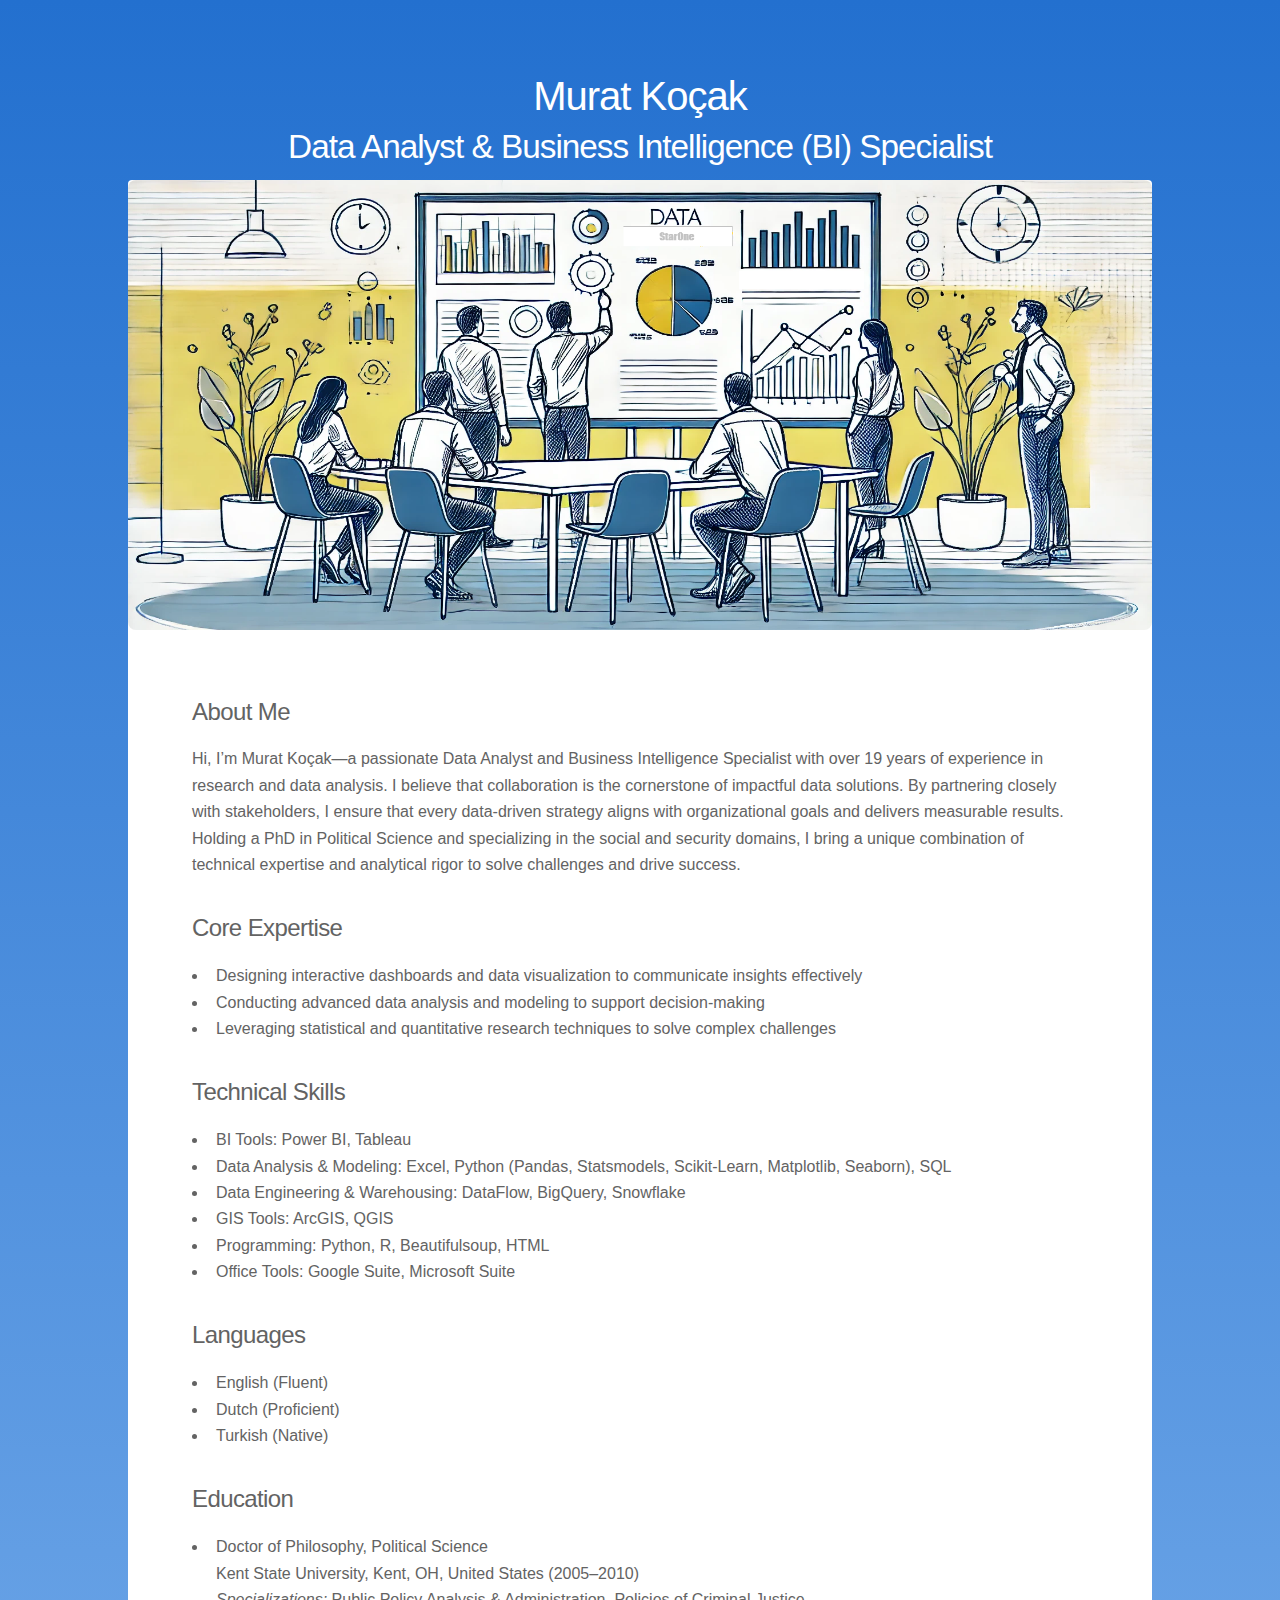
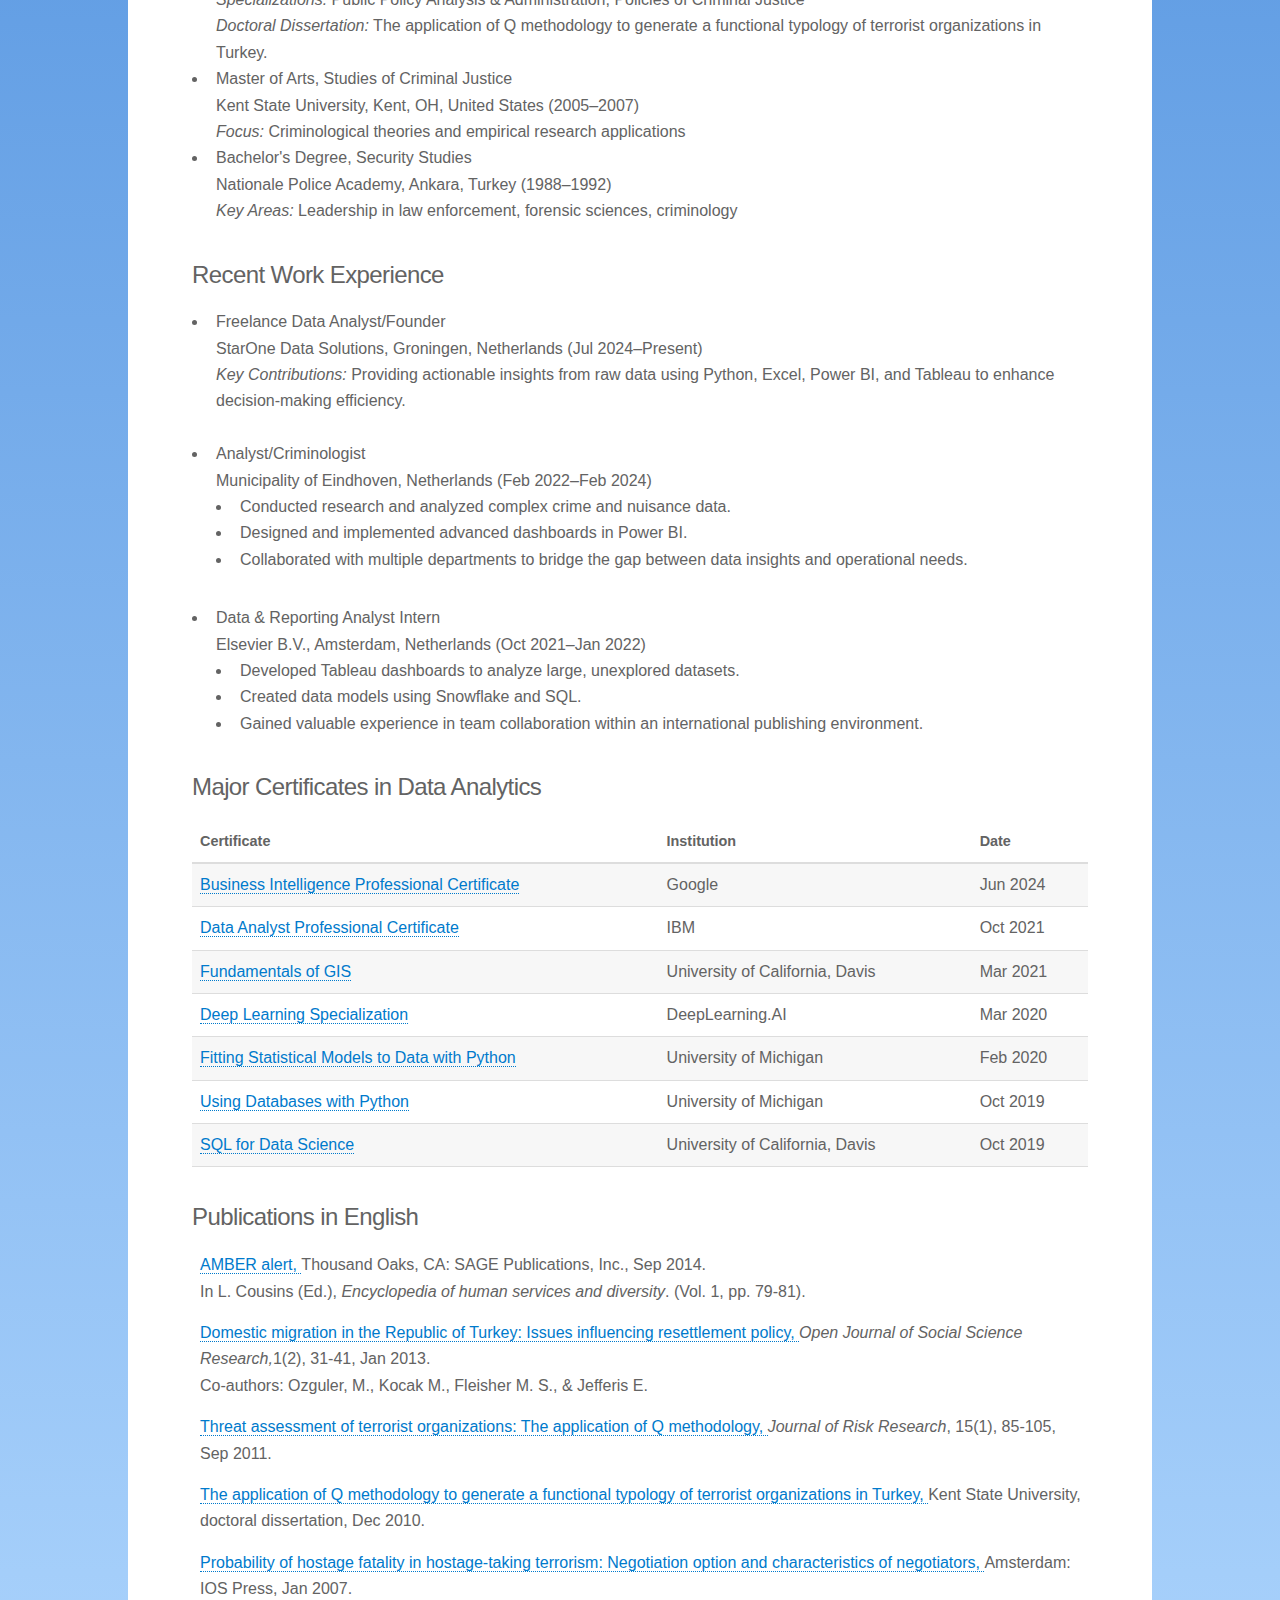
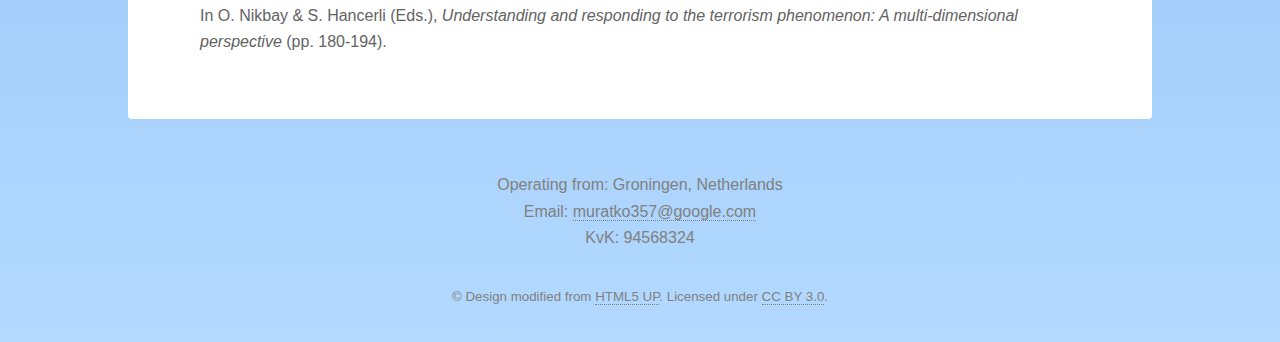
==== commit 6faf986d: "adjustments" ====
--- a/about.html
+++ b/about.html
@@ -1,4 +1,9 @@
 <!DOCTYPE HTML>
+<!--
+	Stellar by HTML5 UP
+	html5up.net | @ajlkn
+	Free for personal and commercial use under the CCA 3.0 license (html5up.net/license)
+-->
 <html>
 	<head>
 		<title>About</title>
@@ -14,8 +19,8 @@
 
 			<!-- Header -->
 			<header id="header">
-				<h1>Murat Koçak: Data Analyst & Business Intelligence (BI) Specialist</h1>
-				<!-- <p>Data Analyst & Business Intelligence (BI) Specialist</p> -->
+				<h1>Murat Koçak<br/><small>Data Analyst & Business Intelligence (BI) Specialist</small></h1>
+				<!-- <p>Data Analyst & BI Specialist</p> -->
 			</header>
 
 			<!-- Main -->
@@ -28,7 +33,7 @@
 					
 					<h2>About Me</h2>
 					<p>
-						Hi, I’m Murat Koçak—a passionate Data Analyst and BI Specialist with over 19 years of experience in research and data analysis. I believe that collaboration is the cornerstone of impactful data solutions. By partnering closely with stakeholders, I ensure that every data-driven strategy aligns with organizational goals and delivers measurable results. Holding a PhD in Political Science and specializing in the social and security domains, I bring a unique combination of technical expertise and analytical rigor to solve challenges and drive success.
+						Hi, I’m Murat Koçak—a passionate Data Analyst and Business Intelligence Specialist with over 19 years of experience in research and data analysis. I believe that collaboration is the cornerstone of impactful data solutions. By partnering closely with stakeholders, I ensure that every data-driven strategy aligns with organizational goals and delivers measurable results. Holding a PhD in Political Science and specializing in the social and security domains, I bring a unique combination of technical expertise and analytical rigor to solve challenges and drive success.
 					</p>								
 					<h2>Core Expertise</h2>
 					<ul>
@@ -246,4 +251,4 @@
 			<script src="assets/js/main.js"></script>
 
 	</body>
-</html>
+</html>--- a/assets/css/main.css
+++ b/assets/css/main.css
@@ -2572,6 +2572,11 @@
 			.image.main img {
 				width: 100%;
 			}
+		.responsive-image {
+		    max-width: 100%;  /* Allows the image to scale down */
+		    height: auto;     /* Maintains the aspect ratio */
+		    border-radius: 8px;  /* Keeps the styling consistent */
+		}
 
 /* List */
 
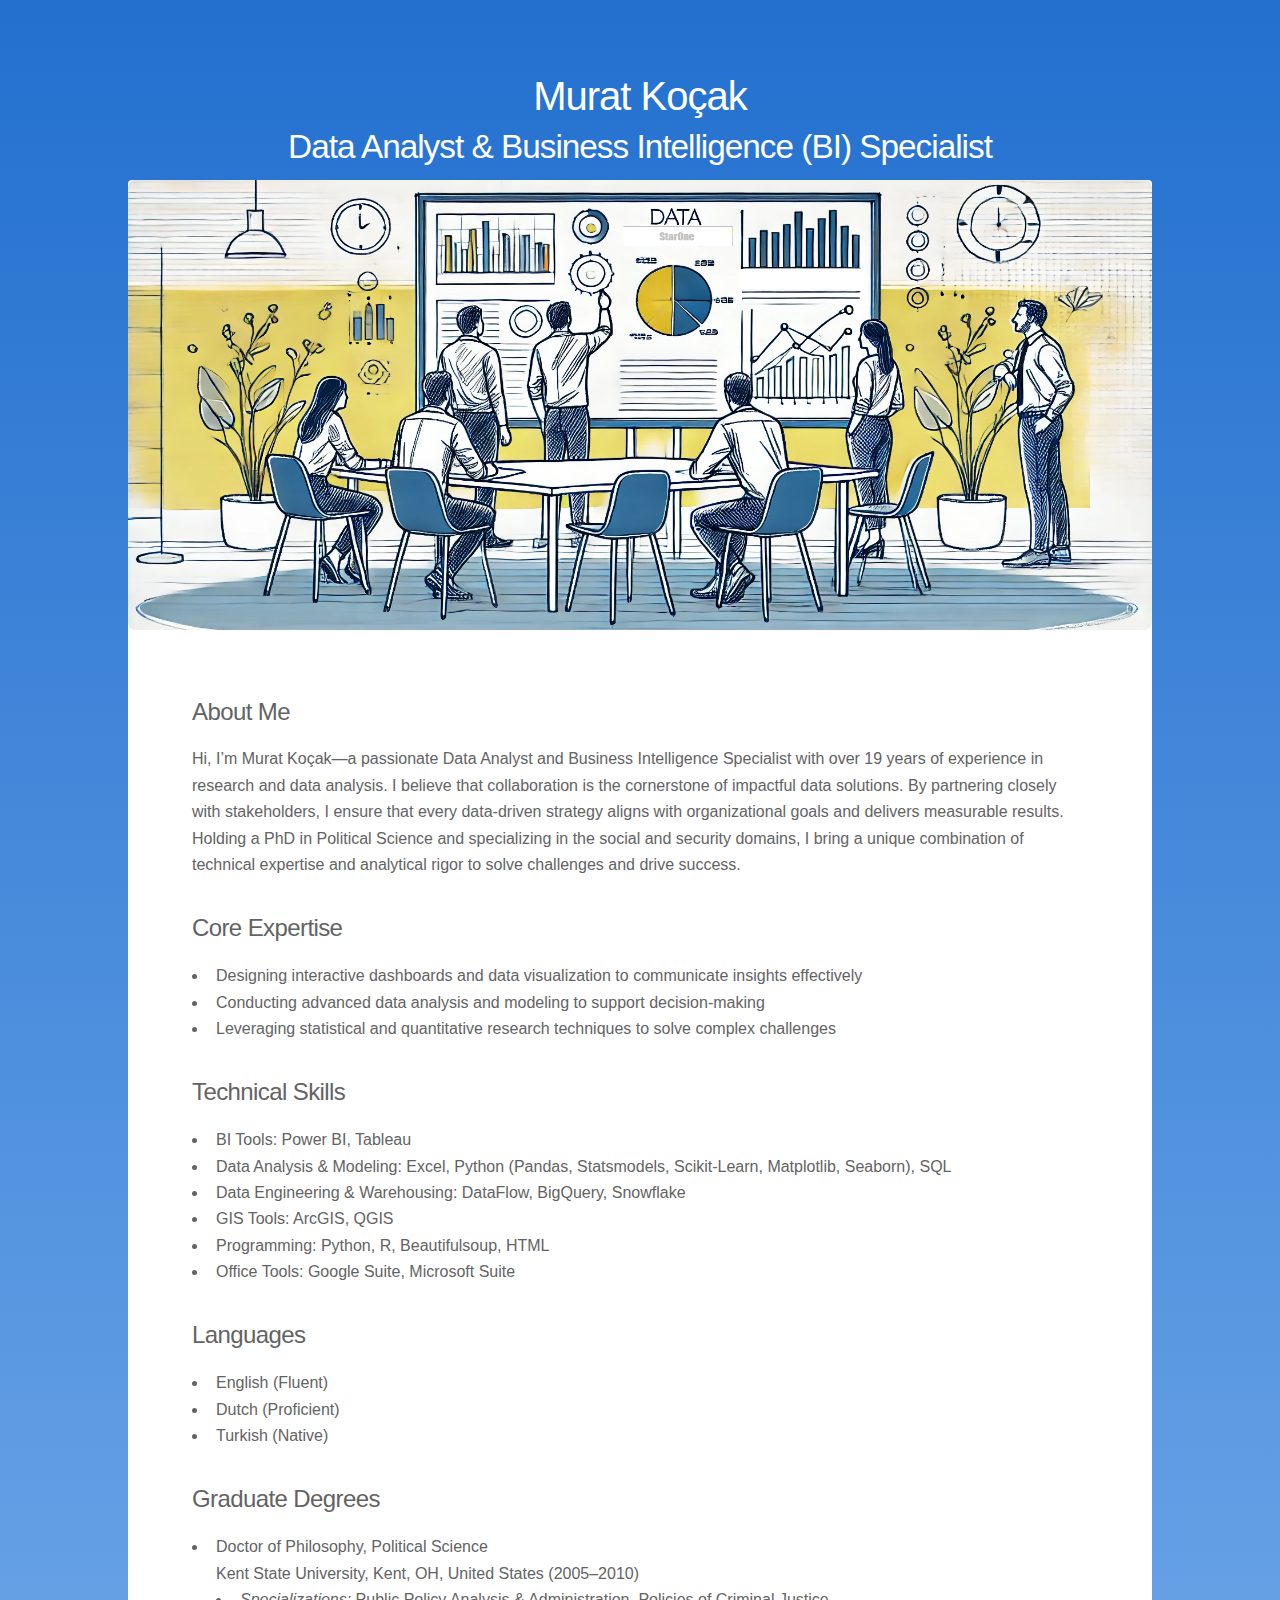
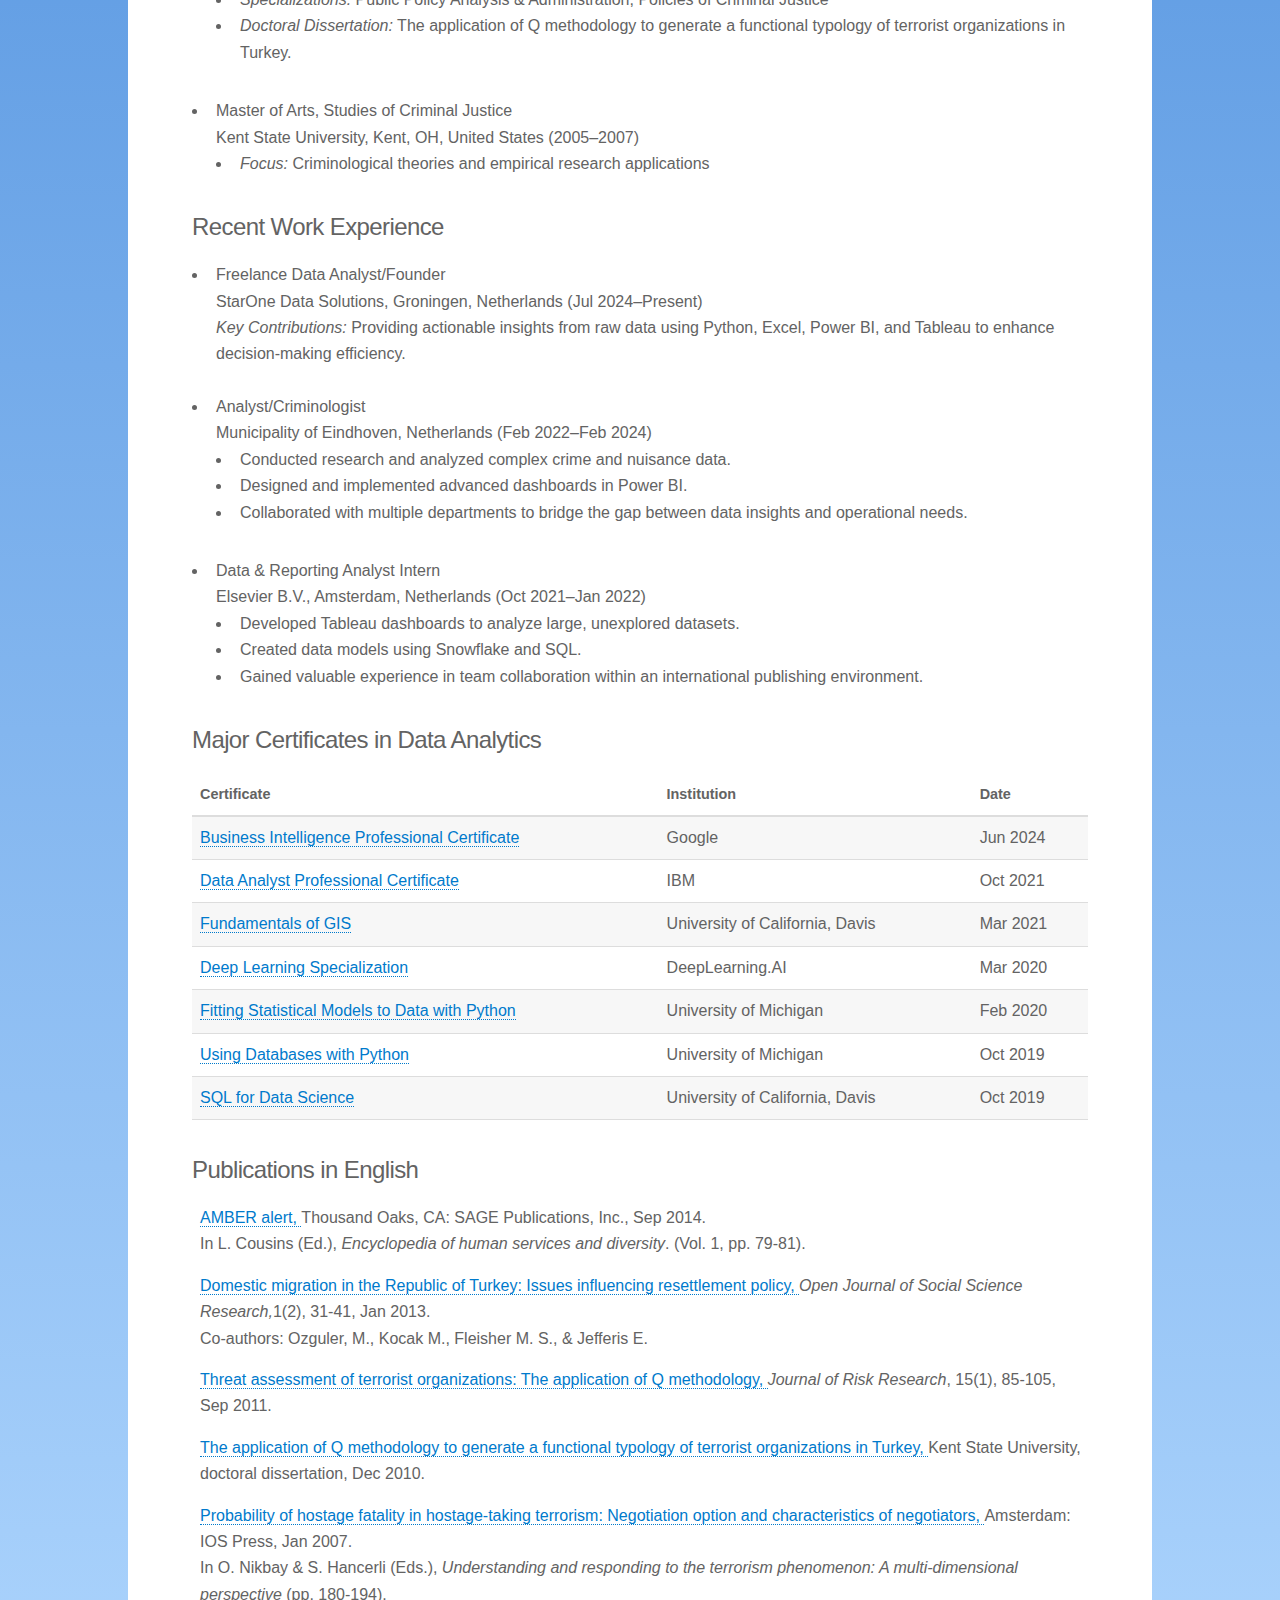
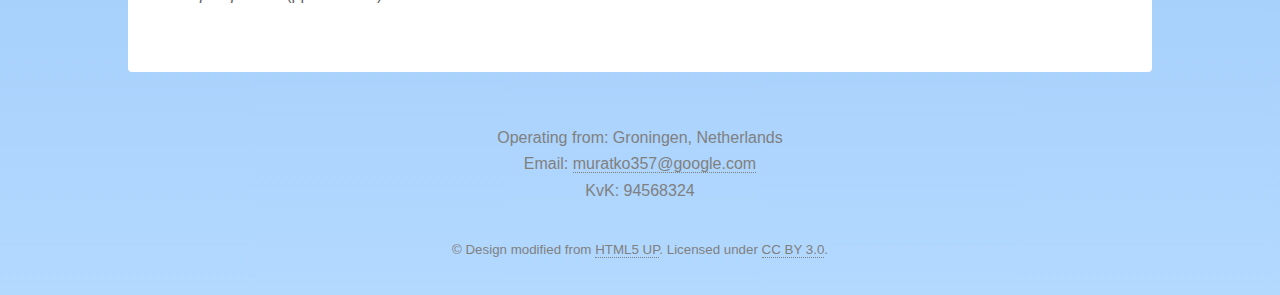
==== commit 13552b46: "update about" ====
--- a/about.html
+++ b/about.html
@@ -57,23 +57,20 @@
 						<li>Turkish (Native)</li>
 					</ul>
 					
-					<h2>Education</h2>
+					<h2>Graduate Degrees</h2>
 					<ul>
 						<li>
 							<strong>Doctor of Philosophy, Political Science</strong><br>
 							Kent State University, Kent, OH, United States (2005–2010)<br>
-							<em>Specializations:</em> Public Policy Analysis & Administration, Policies of Criminal Justice<br>
-							<em>Doctoral Dissertation:</em> The application of Q methodology to generate a functional typology of terrorist organizations in Turkey.
-						</li>
+							<ul>
+							<li><em>Specializations:</em> Public Policy Analysis & Administration, Policies of Criminal Justice<br></li>
+							<li><em>Doctoral Dissertation:</em> The application of Q methodology to generate a functional typology of terrorist organizations in Turkey.</li>
+							</ul>
+						
 						<li>
 							<strong>Master of Arts, Studies of Criminal Justice</strong><br>
 							Kent State University, Kent, OH, United States (2005–2007)<br>
-							<em>Focus:</em> Criminological theories and empirical research applications
-						</li>
-						<li>
-							<strong>Bachelor's Degree, Security Studies</strong><br>
-							Nationale Police Academy, Ankara, Turkey (1988–1992)<br>
-							<em>Key Areas:</em> Leadership in law enforcement, forensic sciences, criminology
+							<ul><li><em>Focus:</em> Criminological theories and empirical research applications</li></ul>
 						</li>
 					</ul>
 					
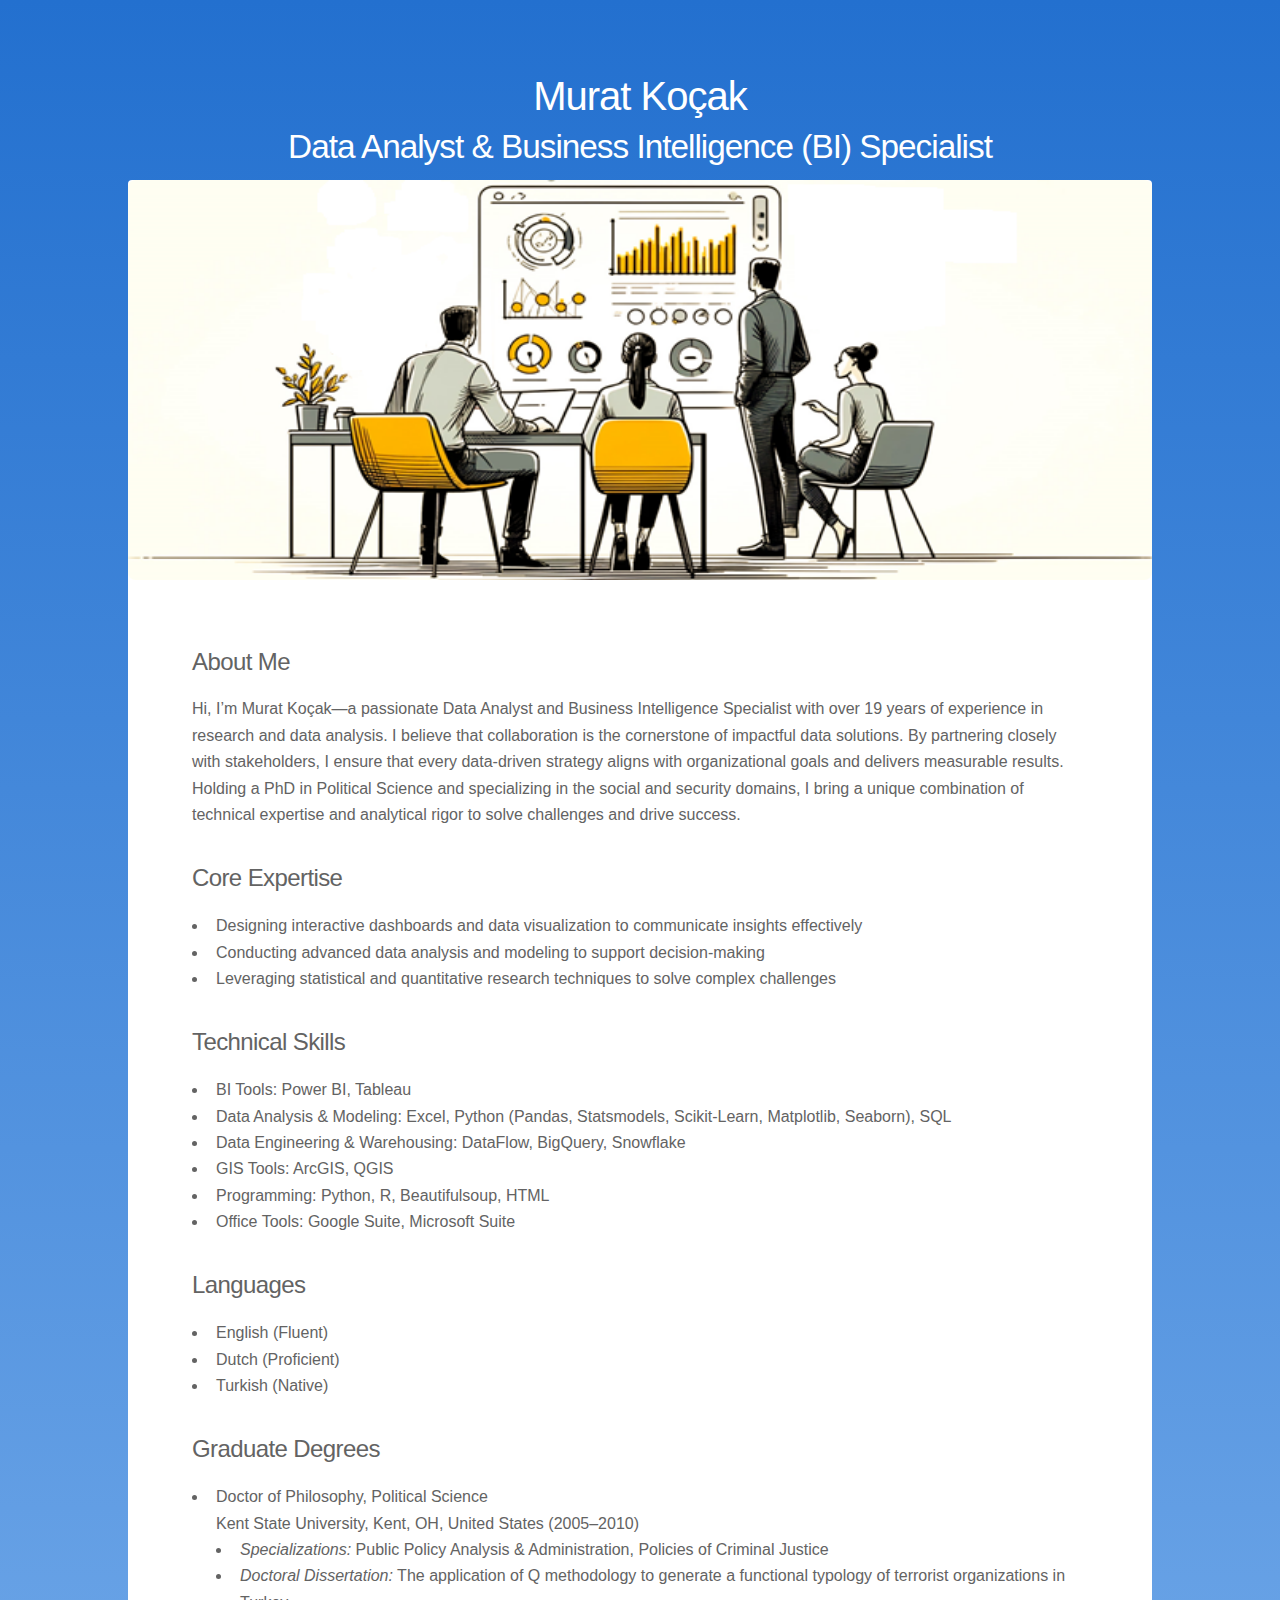
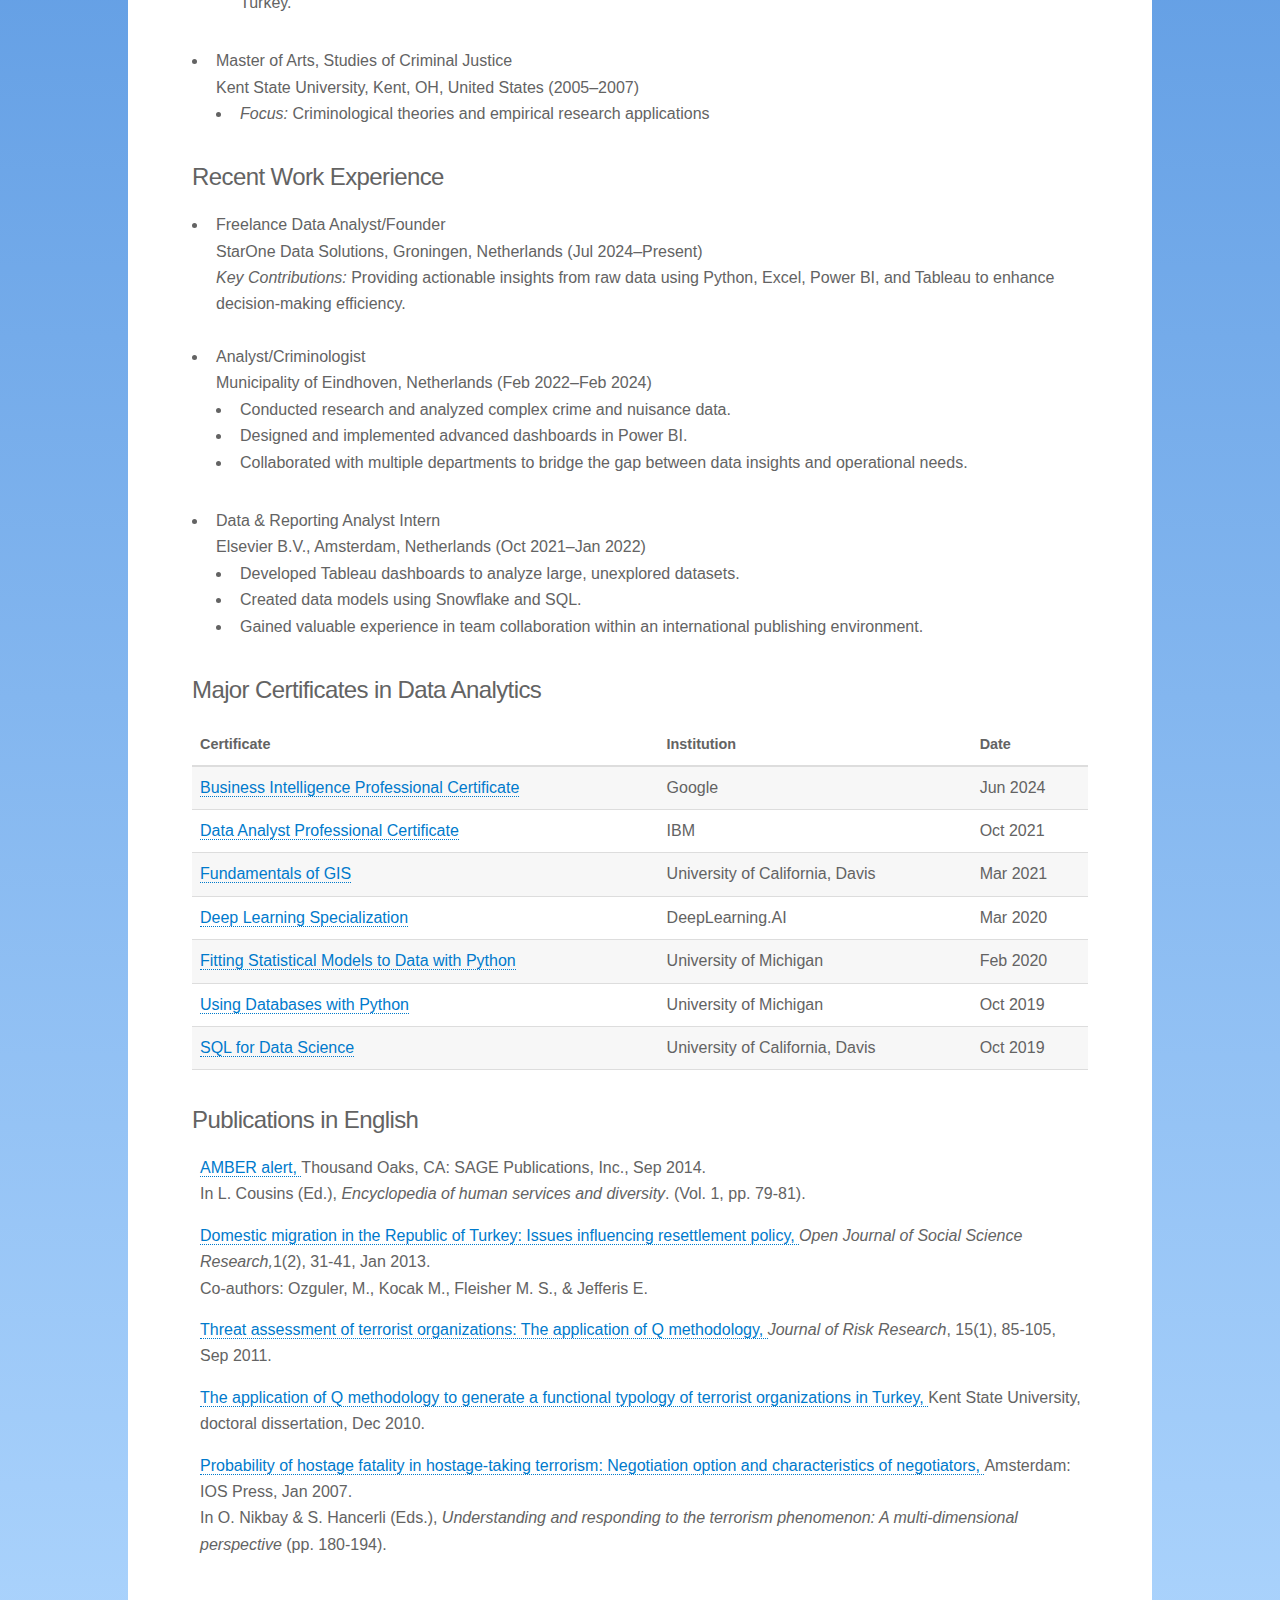
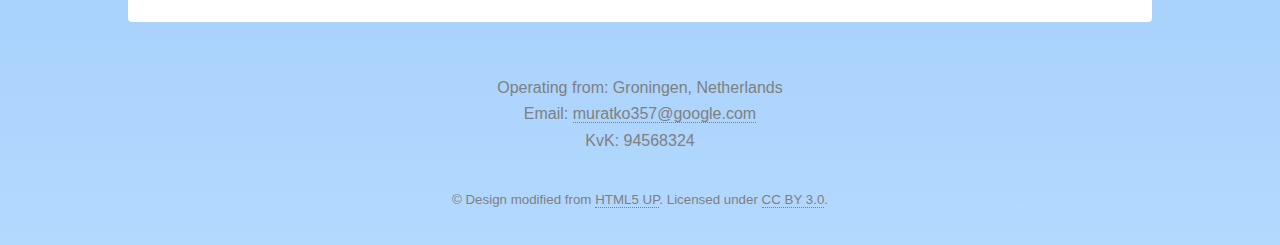
==== commit 34e963ee: "foto updated" ====
--- a/about.html
+++ b/about.html
@@ -28,7 +28,7 @@
 
 				<!-- Content -->
 				<section id="content" class="main">
-					<span class="image main"><img src="images/group3.png" alt="BI process picture" style="width: 100%; height: auto; max-height: 450px; border-radius: 8px;" />
+					<span class="image main"><img src="images/group_ed4.png" alt="BI process picture" style="width: 100%; height: auto; max-height: 400px; border-radius: 8px;" />
 					</span>
 					
 					<h2>About Me</h2>
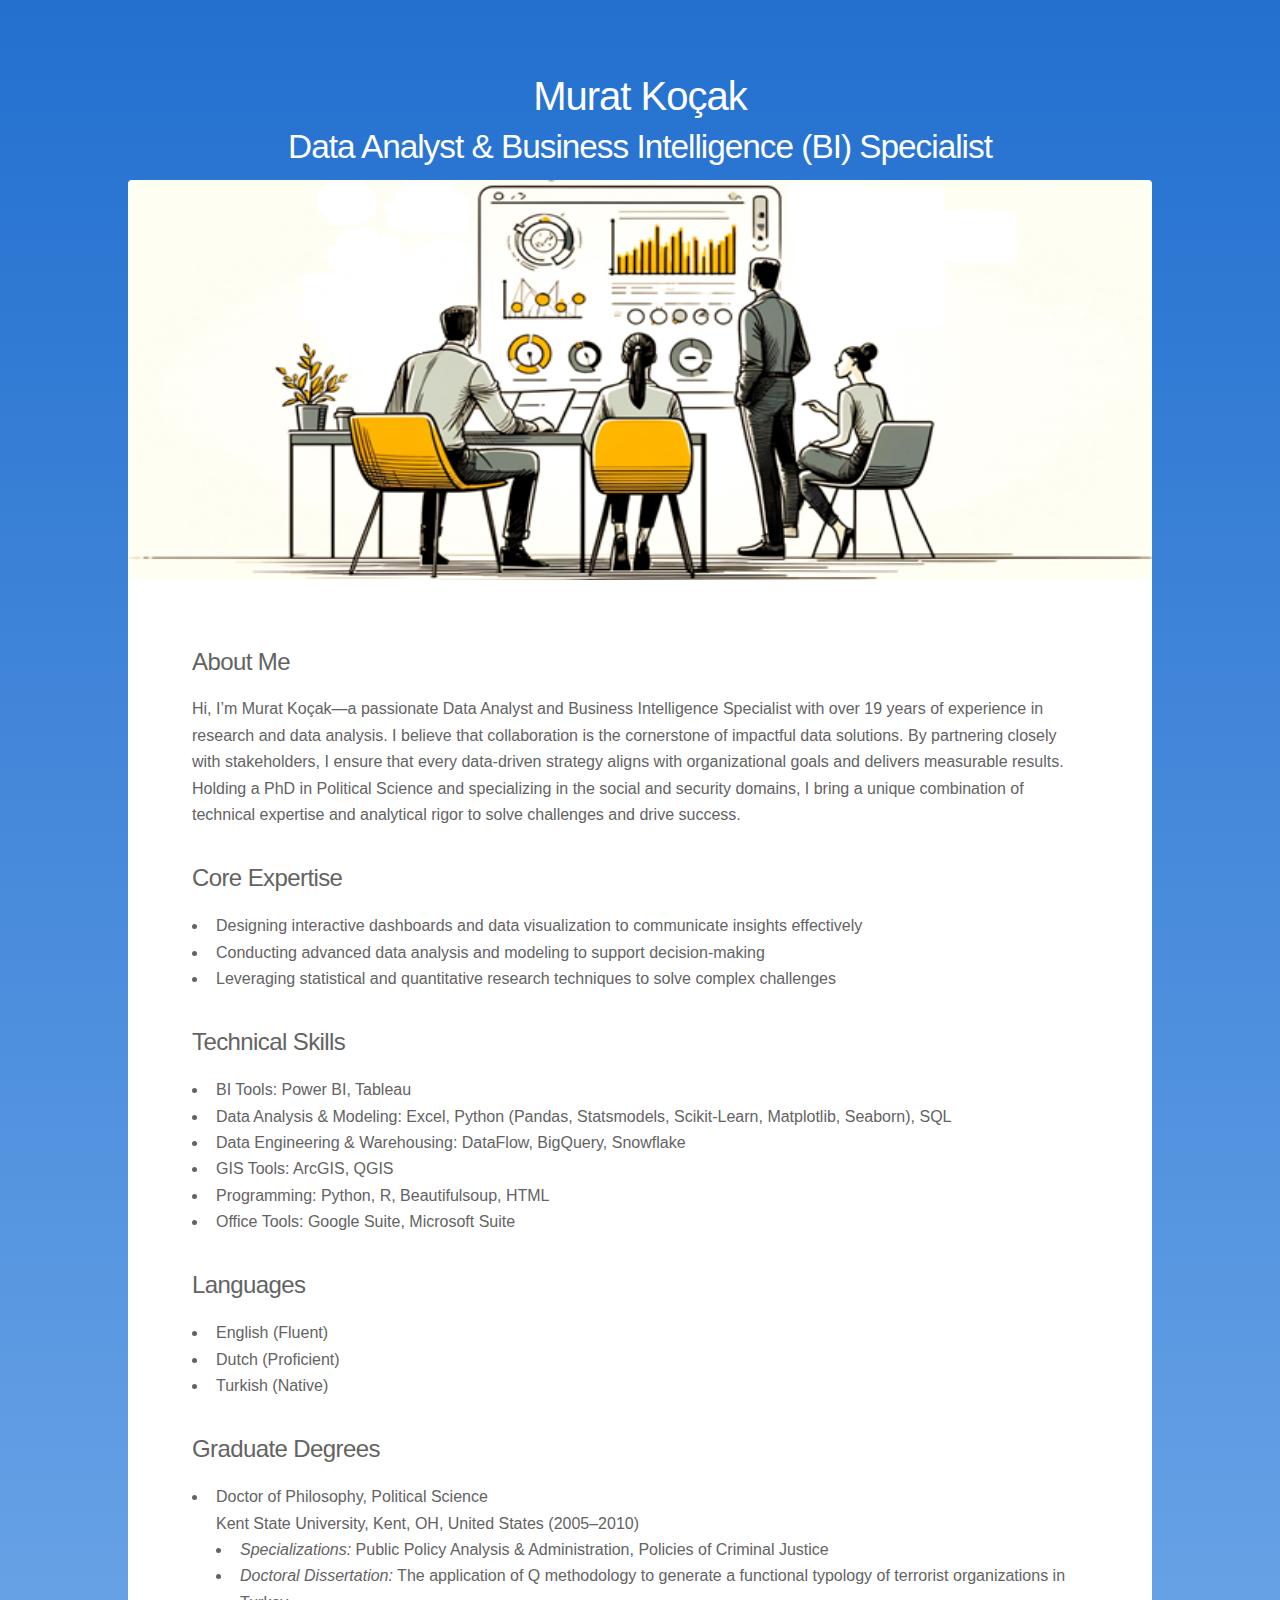
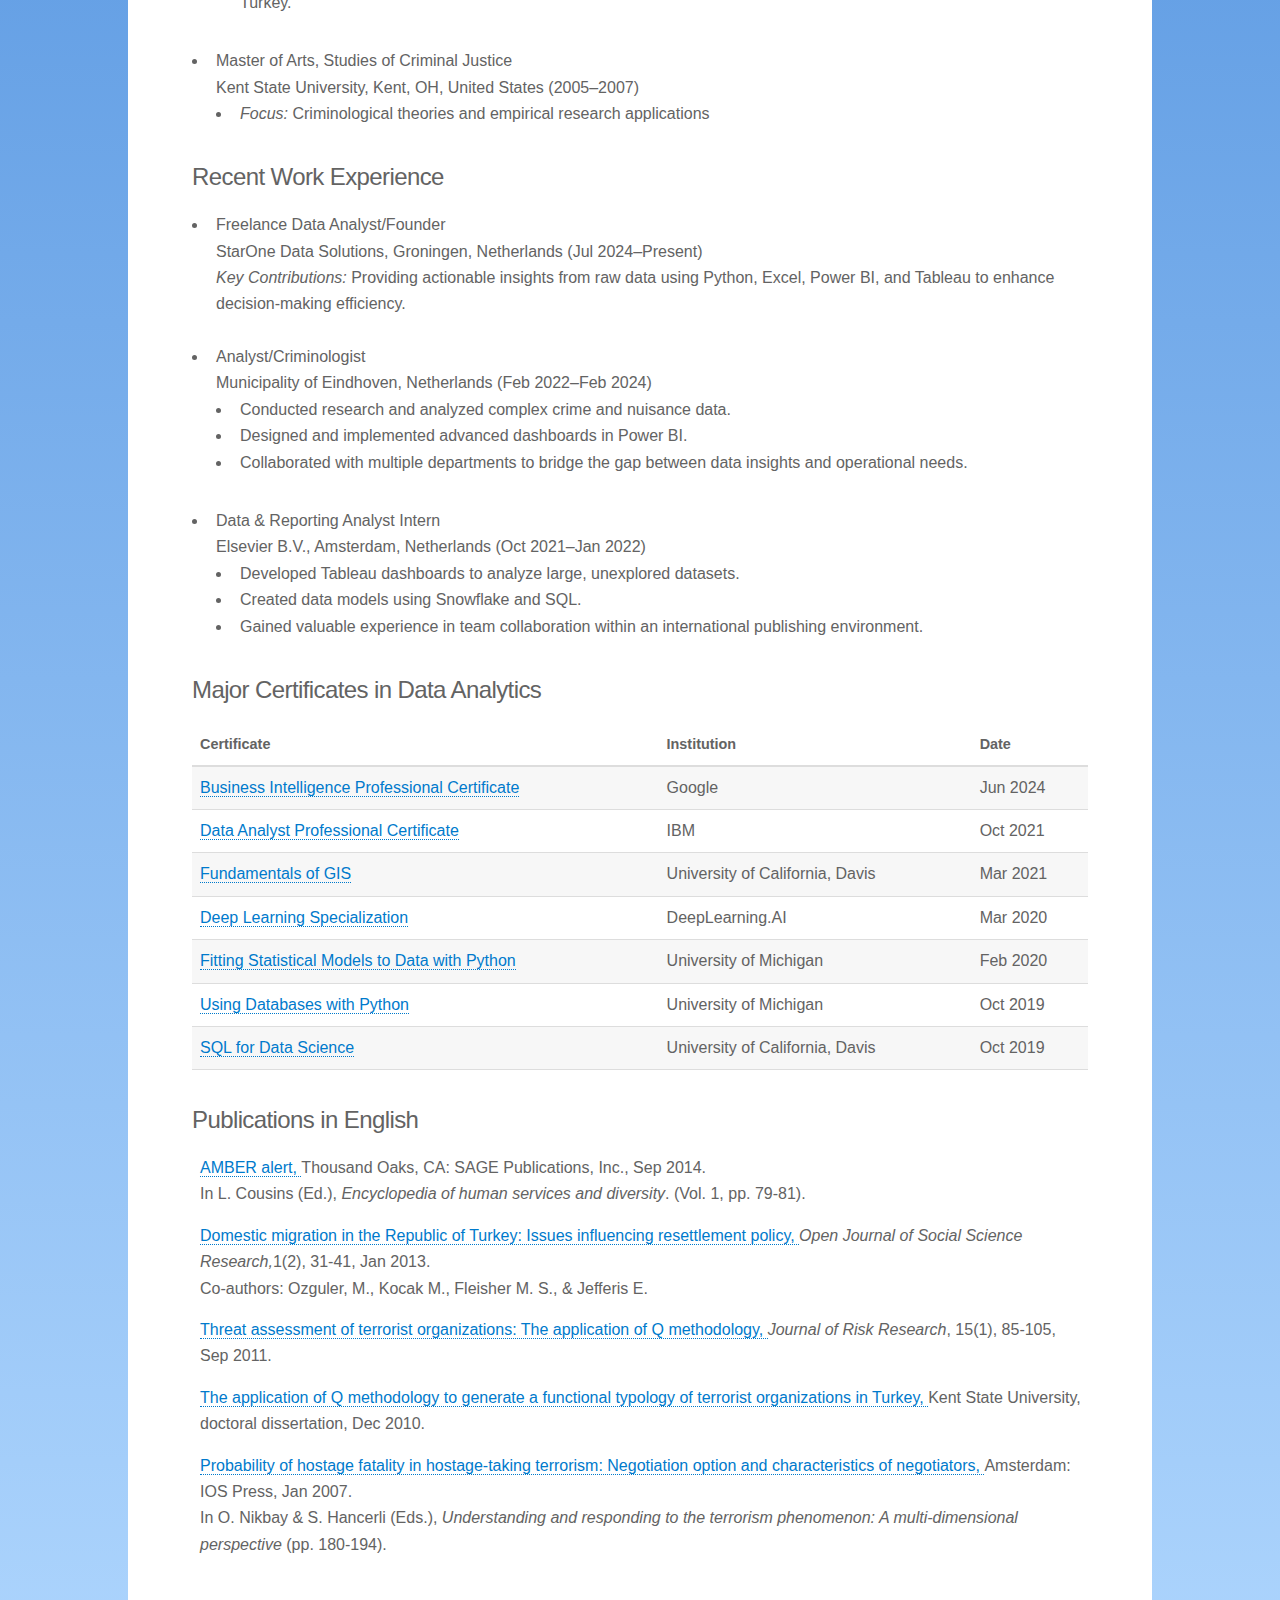
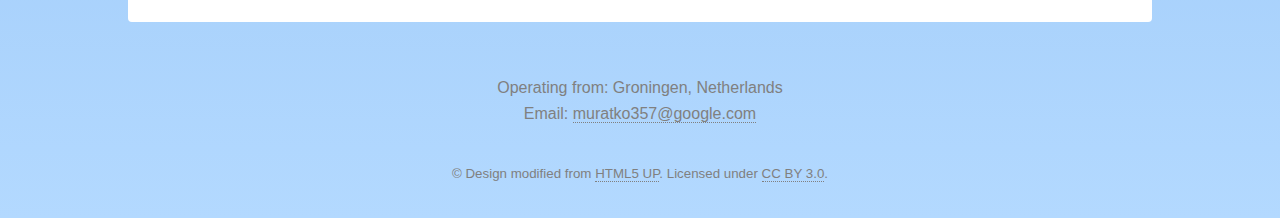
==== commit f631a2f0: "update" ====
--- a/about.html
+++ b/about.html
@@ -228,7 +228,6 @@
 						            <p style="color:gray;"><br><br/>
 						                Operating from: Groningen, Netherlands<br />
 						                Email: <a href="mailto:muratko357@google.com">muratko357@google.com</a><br />
-						                KvK: 94568324
 						            </p>
 						        </section>
 						        <p style="color:gray;"><small>
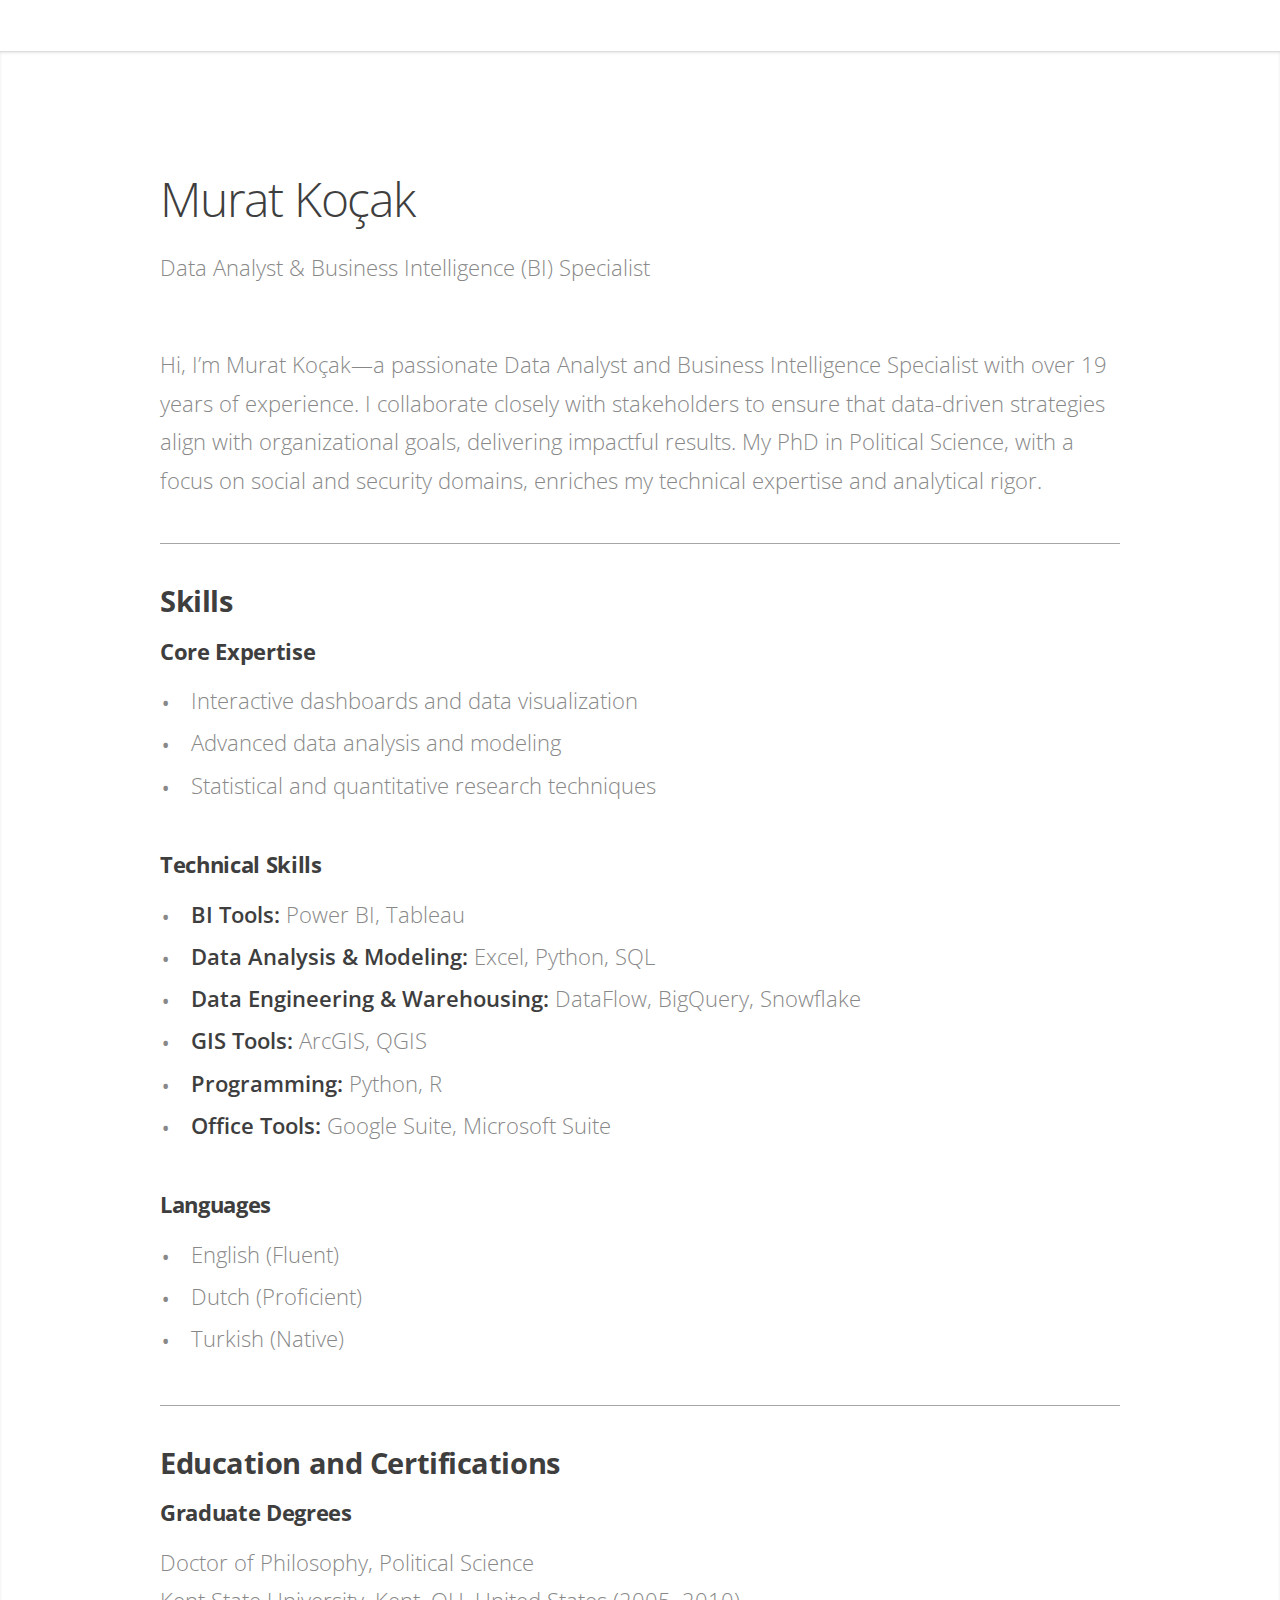
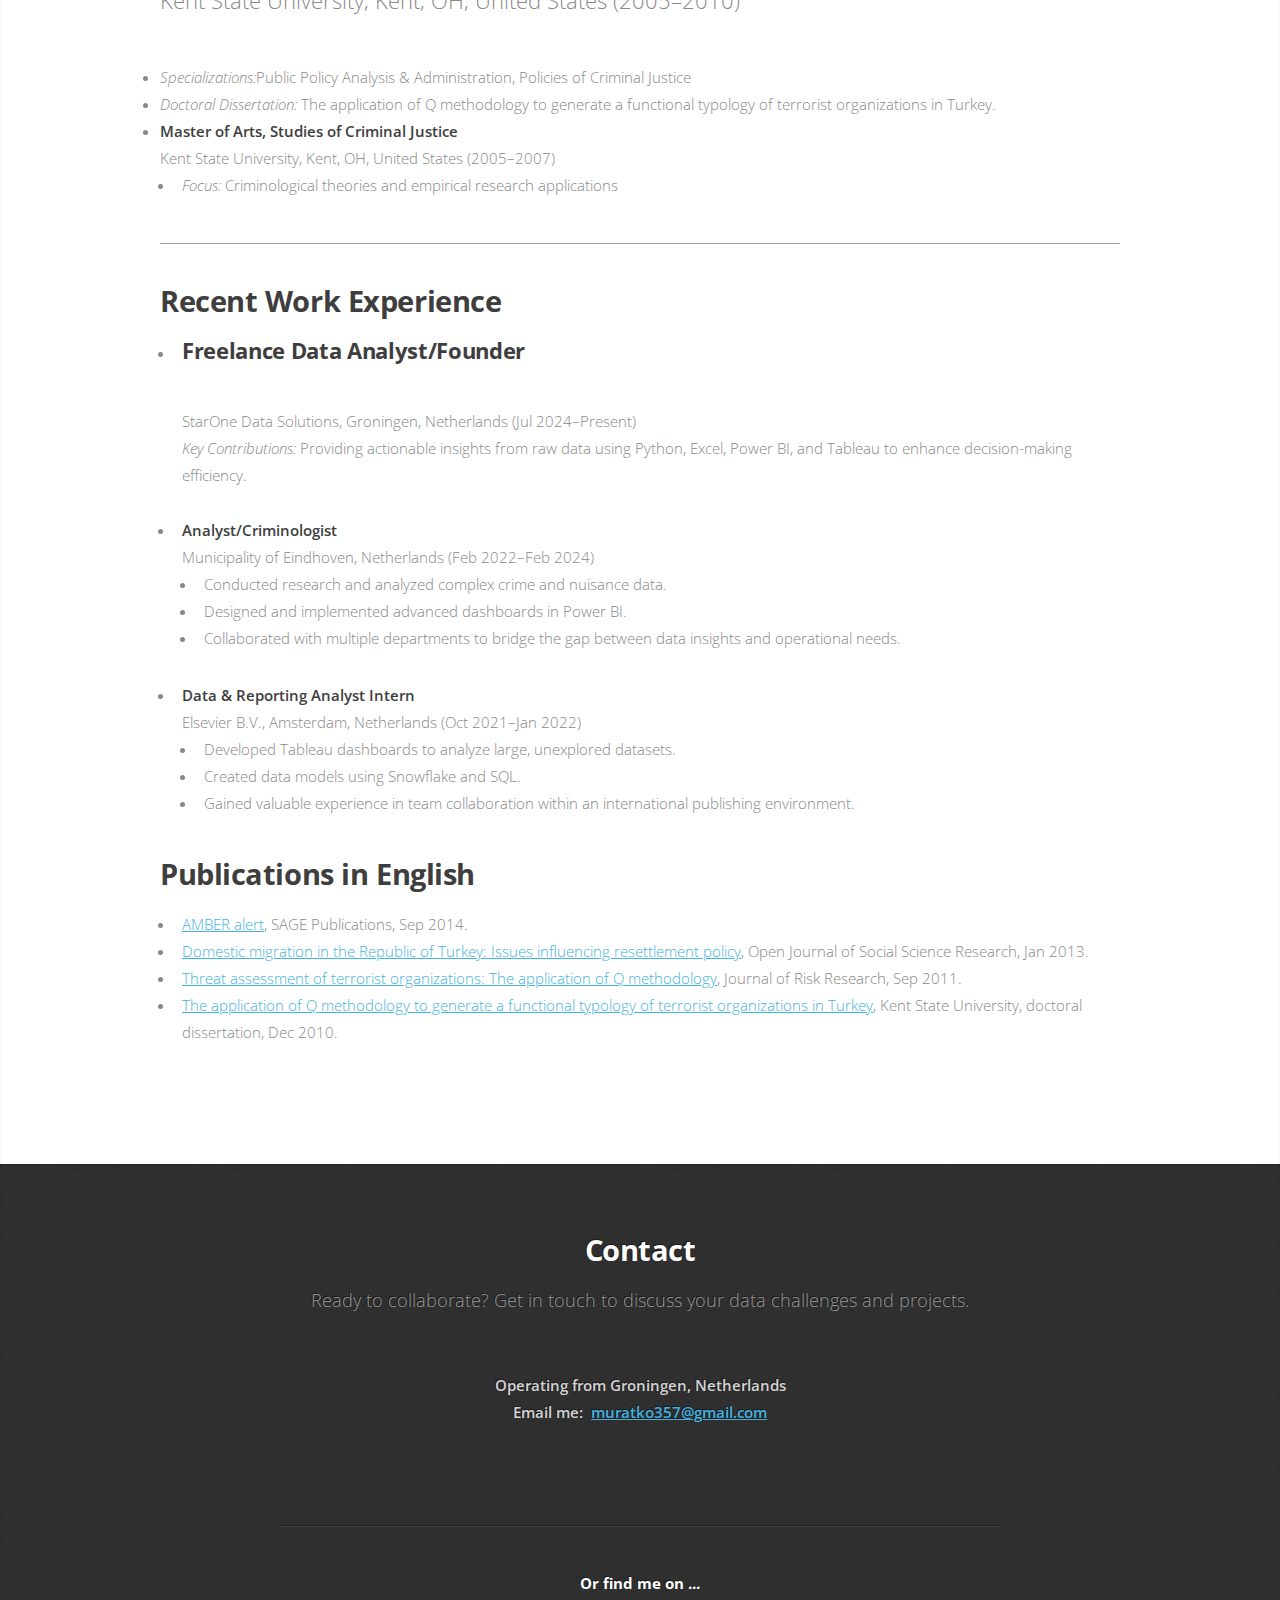
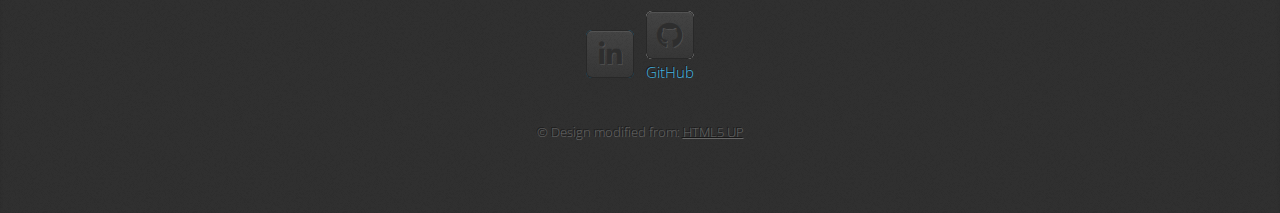
==== commit 1139b505: "updated" ====
--- a/about.html
+++ b/about.html
@@ -1,250 +1,152 @@
 <!DOCTYPE HTML>
 <!--
-	Stellar by HTML5 UP
-	html5up.net | @ajlkn
-	Free for personal and commercial use under the CCA 3.0 license (html5up.net/license)
+    Miniport by HTML5 UP
+    html5up.net | @ajlkn
+    Free for personal and commercial use under the CCA 3.0 license (html5up.net/license)
+    Modified by Murat Kocak
 -->
 <html>
-	<head>
-		<title>About</title>
-		<meta charset="utf-8" />
-		<meta name="viewport" content="width=device-width, initial-scale=1, user-scalable=no" />
-		<link rel="stylesheet" href="assets/css/main.css" />
-		<noscript><link rel="stylesheet" href="assets/css/noscript.css" /></noscript>
-	</head>
-	<body class="is-preload">
-
-		<!-- Wrapper -->
-		<div id="wrapper">
-
-			<!-- Header -->
-			<header id="header">
-				<h1>Murat Koçak<br/><small>Data Analyst & Business Intelligence (BI) Specialist</small></h1>
-				<!-- <p>Data Analyst & BI Specialist</p> -->
-			</header>
-
-			<!-- Main -->
-			<div id="main">
-
-				<!-- Content -->
-				<section id="content" class="main">
-					<span class="image main"><img src="images/group_ed4.png" alt="BI process picture" style="width: 100%; height: auto; max-height: 400px; border-radius: 8px;" />
-					</span>
-					
-					<h2>About Me</h2>
-					<p>
-						Hi, I’m Murat Koçak—a passionate Data Analyst and Business Intelligence Specialist with over 19 years of experience in research and data analysis. I believe that collaboration is the cornerstone of impactful data solutions. By partnering closely with stakeholders, I ensure that every data-driven strategy aligns with organizational goals and delivers measurable results. Holding a PhD in Political Science and specializing in the social and security domains, I bring a unique combination of technical expertise and analytical rigor to solve challenges and drive success.
-					</p>								
-					<h2>Core Expertise</h2>
-					<ul>
-					    <li>Designing interactive dashboards and data visualization to communicate insights effectively</li>
-					    <li>Conducting advanced data analysis and modeling to support decision-making</li>
-					    <li>Leveraging statistical and quantitative research techniques to solve complex challenges</li>
-					</ul>
-					<h2>Technical Skills</h2>
-					<ul>
-					    <li><strong>BI Tools:</strong> Power BI, Tableau</li>
-					    <li><strong>Data Analysis & Modeling:</strong> Excel, Python (Pandas, Statsmodels, Scikit-Learn, Matplotlib, Seaborn), SQL</li>
-					    <li><strong>Data Engineering & Warehousing:</strong> DataFlow, BigQuery, Snowflake</li>
-					    <li><strong>GIS Tools:</strong> ArcGIS, QGIS</li>
-					    <li><strong>Programming:</strong> Python, R, Beautifulsoup, HTML</li>
-					    <li><strong>Office Tools:</strong> Google Suite, Microsoft Suite</li>
-					</ul>
-					<h2>Languages</h2>
-					<ul>
-						<li>English (Fluent)</li>
-						<li>Dutch (Proficient)</li>
-						<li>Turkish (Native)</li>
-					</ul>
-					
-					<h2>Graduate Degrees</h2>
-					<ul>
-						<li>
-							<strong>Doctor of Philosophy, Political Science</strong><br>
-							Kent State University, Kent, OH, United States (2005–2010)<br>
-							<ul>
-							<li><em>Specializations:</em> Public Policy Analysis & Administration, Policies of Criminal Justice<br></li>
-							<li><em>Doctoral Dissertation:</em> The application of Q methodology to generate a functional typology of terrorist organizations in Turkey.</li>
-							</ul>
-						
-						<li>
-							<strong>Master of Arts, Studies of Criminal Justice</strong><br>
-							Kent State University, Kent, OH, United States (2005–2007)<br>
-							<ul><li><em>Focus:</em> Criminological theories and empirical research applications</li></ul>
-						</li>
-					</ul>
-					
-					<h2>Recent Work Experience</h2>
-					<ul>
-						<li>
-							<strong>Freelance Data Analyst/Founder</strong><br>
-							StarOne Data Solutions, Groningen, Netherlands (Jul 2024–Present)<br>
-							<em>Key Contributions:</em> Providing actionable insights from raw data using Python, Excel, Power BI, and Tableau to enhance decision-making efficiency.<br><br/>
-						</li>
-						<li>
-							<strong>Analyst/Criminologist</strong><br>
-							Municipality of Eindhoven, Netherlands (Feb 2022–Feb 2024)<br>
-							<ul>
-								<li>Conducted research and analyzed complex crime and nuisance data.</li>
-								<li>Designed and implemented advanced dashboards in Power BI.</li>
-								<li>Collaborated with multiple departments to bridge the gap between data insights and operational needs.</li>
-							</ul>
-						</li>
-						<li>
-							<strong>Data & Reporting Analyst Intern</strong><br>
-							Elsevier B.V., Amsterdam, Netherlands (Oct 2021–Jan 2022)<br>
-							<ul>
-								<li>Developed Tableau dashboards to analyze large, unexplored datasets.</li>
-								<li>Created data models using Snowflake and SQL.</li>
-								<li>Gained valuable experience in team collaboration within an international publishing environment.</li>
-							</ul>
-						</li>
-					</ul>
-					<h2>Major Certificates in Data Analytics</h2>
-					<table style="width: 100%; border-collapse: collapse; text-align: left;">
-					    <thead>
-					        <tr>
-					            <th style="padding: 8px; font-weight: bold; border-bottom: 2px solid #ddd;">Certificate</th>
-					            <th style="padding: 8px; font-weight: bold; border-bottom: 2px solid #ddd;">Institution</th>
-					            <th style="padding: 8px; font-weight: bold; border-bottom: 2px solid #ddd;">Date</th>
-					        </tr>
-					    </thead>
-					    <tbody>
-					        <tr>
-					            <td style="padding: 8px; border-bottom: 1px solid #ddd;">
-					                <a href="https://coursera.org/share/68a5c34ecfa2aa9aa0eb1804e7a08b5a" target="_blank" style="text-decoration: none; color: #007acc;">
-					                    Business Intelligence Professional Certificate
-					                </a>
-					            </td>
-					            <td style="padding: 8px; border-bottom: 1px solid #ddd;">Google</td>
-					            <td style="padding: 8px; border-bottom: 1px solid #ddd;">Jun 2024</td>
-					        </tr>
-					        <tr>
-					            <td style="padding: 8px; border-bottom: 1px solid #ddd;">
-					                <a href="https://coursera.org/share/b6c91026bcde8f8022cf5d35f65a6a94" target="_blank" style="text-decoration: none; color: #007acc;">
-					                    Data Analyst Professional Certificate
-					                </a>
-					            </td>
-					            <td style="padding: 8px; border-bottom: 1px solid #ddd;">IBM</td>
-					            <td style="padding: 8px; border-bottom: 1px solid #ddd;">Oct 2021</td>
-					        </tr>
-					        <tr>
-					            <td style="padding: 8px; border-bottom: 1px solid #ddd;">
-					                <a href="https://coursera.org/share/d153b06a984d503bdd34835a47c2ee93" target="_blank" style="text-decoration: none; color: #007acc;">
-					                    Fundamentals of GIS
-					                </a>
-					            </td>
-					            <td style="padding: 8px; border-bottom: 1px solid #ddd;">University of California, Davis</td>
-					            <td style="padding: 8px; border-bottom: 1px solid #ddd;">Mar 2021</td>
-					        </tr>
-					        <tr>
-					            <td style="padding: 8px; border-bottom: 1px solid #ddd;">
-					                <a href="https://coursera.org/share/96aca7d3bab1eff133d03107c29051a9" target="_blank" style="text-decoration: none; color: #007acc;">
-					                    Deep Learning Specialization
-					                </a>
-					            </td>
-					            <td style="padding: 8px; border-bottom: 1px solid #ddd;">DeepLearning.AI</td>
-					            <td style="padding: 8px; border-bottom: 1px solid #ddd;">Mar 2020</td>
-					        </tr>
-					        <tr>
-					            <td style="padding: 8px; border-bottom: 1px solid #ddd;">
-					                <a href="https://coursera.org/share/8fca6dbcab4a9286f8d734b02d5627c9" target="_blank" style="text-decoration: none; color: #007acc;">
-					                    Fitting Statistical Models to Data with Python
-					                </a>
-					            </td>
-					            <td style="padding: 8px; border-bottom: 1px solid #ddd;">University of Michigan</td>
-					            <td style="padding: 8px; border-bottom: 1px solid #ddd;">Feb 2020</td>
-					        </tr>
-					        <tr>
-					            <td style="padding: 8px; border-bottom: 1px solid #ddd;">
-					                <a href="https://coursera.org/share/401eff3b248408523b76041c179e21a6" target="_blank" style="text-decoration: none; color: #007acc;">
-					                    Using Databases with Python
-					                </a>
-					            </td>
-					            <td style="padding: 8px; border-bottom: 1px solid #ddd;">University of Michigan</td>
-					            <td style="padding: 8px; border-bottom: 1px solid #ddd;">Oct 2019</td>
-					        </tr>
-					        <tr>
-					            <td style="padding: 8px; border-bottom: 1px solid #ddd;">
-					                <a href="https://coursera.org/share/697321e9e8baccf5dd6b8e1bab1f161b" target="_blank" style="text-decoration: none; color: #007acc;">
-					                    SQL for Data Science
-					                </a>
-					            </td>
-					            <td style="padding: 8px; border-bottom: 1px solid #ddd;">University of California, Davis</td>
-					            <td style="padding: 8px; border-bottom: 1px solid #ddd;">Oct 2019</td>
-					        </tr>
-					    </tbody>
-						</table>
-						<h2>Publications in English</h2>
-						<ul style="list-style: none; padding: 0;">
-						    <li style="margin-bottom: 15px;">
-						        <strong>
-						            <a href="https://doi.org/10.4135/9781483346663.n36" target="_blank" style="text-decoration: none; color: #007acc;">
-						                AMBER alert,
-						            </a>
-						        </strong>Thousand Oaks, CA: SAGE Publications, Inc., Sep 2014.<br />
-						        In L. Cousins (Ed.), <em>Encyclopedia of human services and diversity</em>. (Vol. 1, pp. 79-81).
-						    </li>
-						    <li style="margin-bottom: 15px;">
-						        <strong>
-						            <a href="https://www.academia.edu/5313681/Domestic_Migration_in_the_Republic_of_Turkey_Issues_Influencing_Resettlement_Policy" target="_blank" style="text-decoration: none; color: #007acc;">
-						                Domestic migration in the Republic of Turkey: Issues influencing resettlement policy,
-						            </a>
-						        </strong><em>Open Journal of Social Science Research,</em>1(2), 31-41, Jan 2013.<br />
-						        Co-authors: Ozguler, M., Kocak M., Fleisher M. S., & Jefferis E.
-						    </li>
-						    <li style="margin-bottom: 15px;">
-						        <strong>
-						            <a href="https://doi.org/10.1080/13669877.2011.601323" target="_blank" style="text-decoration: none; color: #007acc;">
-						                Threat assessment of terrorist organizations: The application of Q methodology,
-						            </a>
-						        </strong><em>Journal of Risk Research</em>, 15(1), 85-105, Sep 2011.
-						    </li>
-						    <li style="margin-bottom: 15px;">
-						        <strong>
-						            <a href="http://rave.ohiolink.edu/etdc/view?acc_num=kent1286681075" target="_blank" style="text-decoration: none; color: #007acc;">
-						                The application of Q methodology to generate a functional typology of terrorist organizations in Turkey,
-						            </a>
-						        </strong>Kent State University, doctoral dissertation, Dec 2010.
-						    </li>
-						    <li style="margin-bottom: 15px;">
-						        <strong>
-						            <a href="https://ebooks.iospress.nl/volumearticle/24067?_gl=1*1t2bpbs*_up*MQ..*_ga*OTM2NjQxNjY1LjE3MzI4MjIyMDA.*_ga_6N3Q0141SM*MTczMjgyMjE5OS4xLjEuMTczMjgyMjIyNS4wLjAuMA.." target="_blank" style="text-decoration: none; color: #007acc;">
-						                Probability of hostage fatality in hostage-taking terrorism: Negotiation option and characteristics of negotiators,
-						            </a>
-						        </strong>Amsterdam: IOS Press, Jan 2007.<br />
-						        In O. Nikbay & S. Hancerli (Eds.), <em>Understanding and responding to the terrorism phenomenon: A multi-dimensional perspective</em> (pp. 180-194).
-						    </li>
-						</ul>
-
-
-
-						</section>
-						</div>
-
-							 <!-- Footer -->
-						    <footer style="text-align: center;">
-						        <section>
-						            <p style="color:gray;"><br><br/>
-						                Operating from: Groningen, Netherlands<br />
-						                Email: <a href="mailto:muratko357@google.com">muratko357@google.com</a><br />
-						            </p>
-						        </section>
-						        <p style="color:gray;"><small>
-						            &copy; Design modified from <a href="https://html5up.net" target="_blank">HTML5 UP</a>.
-						            Licensed under <a href="http://creativecommons.org/licenses/by/3.0/" target="_blank">CC BY 3.0</a>.</small>
-						        </p>
-						    </footer>
-					
-
-		<!-- Scripts -->
-			<script src="assets/js/jquery.min.js"></script>
-			<script src="assets/js/jquery.scrollex.min.js"></script>
-			<script src="assets/js/jquery.scrolly.min.js"></script>
-			<script src="assets/js/browser.min.js"></script>
-			<script src="assets/js/breakpoints.min.js"></script>
-			<script src="assets/js/util.js"></script>
-			<script src="assets/js/main.js"></script>
-
-	</body>
-</html>+<head>
+    <title>About Murat Koçak</title>
+    <meta charset="utf-8" />
+    <meta name="viewport" content="width=device-width, initial-scale=1, user-scalable=no" />
+    <link rel="stylesheet" href="assets/css/main.css" />
+    <noscript><link rel="stylesheet" href="assets/css/noscript.css" /></noscript>
+</head>
+<body class="is-preload">
+    <article id="top" class="wrapper style1">
+        <div class="container">
+            <header id="header">
+                <h1>Murat Koçak</h1>
+                <p>Data Analyst &amp; Business Intelligence (BI) Specialist</p>
+            </header>
+                <div>
+                <section>
+                    <p>Hi, I’m Murat Koçak—a passionate Data Analyst and Business Intelligence Specialist with over 19 years of experience. I collaborate closely with stakeholders to ensure that data-driven strategies align with organizational goals, delivering impactful results. My PhD in Political Science, with a focus on social and security domains, enriches my technical expertise and analytical rigor.</p>
+                </section>
+                </div>
+            <hr>
+            <section>
+                <h2>Skills</h2>
+                <h3>Core Expertise</h3>
+                    <p class="bulleted">Interactive dashboards and data visualization</p>
+                    <p class="bulleted">Advanced data analysis and modeling</p>
+                    <p class="bulleted">Statistical and quantitative research techniques</p>
+            </section>
+            <section>
+                <h3>Technical Skills</h3>
+                    <p class="bulleted"><strong>BI Tools:</strong> Power BI, Tableau</p>
+                    <p class="bulleted"><strong>Data Analysis &amp; Modeling:</strong> Excel, Python, SQL</p>
+                    <p class="bulleted"><strong>Data Engineering &amp; Warehousing:</strong> DataFlow, BigQuery, Snowflake</p>
+                    <p class="bulleted"><strong>GIS Tools:</strong> ArcGIS, QGIS</p>
+                    <p class="bulleted"><strong>Programming:</strong> Python, R</p>
+                    <p class="bulleted"><strong>Office Tools:</strong> Google Suite, Microsoft Suite</p>
+            </section>
+            <section>
+                <h3>Languages</h3>
+               
+                    <p class="bulleted">English (Fluent)</p>
+                    <p class="bulleted">Dutch (Proficient)</p>
+                    <p class="bulleted">Turkish (Native)</p>
+            </section>
+            <hr>
+            <section>
+                <h2>Education and Certifications</h2>
+                <h3>Graduate Degrees</h3>
+                    <p>Doctor of Philosophy, Political Science<br>
+                    Kent State University, Kent, OH, United States (2005–2010)</p>
+                        <li><em>Specializations:</em>Public Policy Analysis & Administration, Policies of Criminal Justice<br></li>
+                        <li><em>Doctoral Dissertation:</em> The application of Q methodology to generate a functional typology of terrorist organizations in Turkey.
+                        </li>
+                    </ul>
+                        <li>
+                            <strong>Master of Arts, Studies of Criminal Justice</strong><br>
+                            Kent State University, Kent, OH, United States (2005–2007)<br>
+                            <ul><li><em>Focus:</em> Criminological theories and empirical research applications</li></ul>
+                        </li>
+                    </ul>
+                    <hr>
+            </section>
+            <section>
+                    <h2>Recent Work Experience</h2>
+                    <ul>
+                        <li>
+                            <h3>Freelance Data Analyst/Founder</h3><br>
+                            StarOne Data Solutions, Groningen, Netherlands (Jul 2024–Present)<br>
+                            <em>Key Contributions:</em> Providing actionable insights from raw data using Python, Excel, Power BI, and Tableau to enhance decision-making efficiency.<br><br/>
+                        </li>
+                        <li>
+                            <strong>Analyst/Criminologist</strong><br>
+                            Municipality of Eindhoven, Netherlands (Feb 2022–Feb 2024)<br>
+                            <ul>
+                                <li>Conducted research and analyzed complex crime and nuisance data.</li>
+                                <li>Designed and implemented advanced dashboards in Power BI.</li>
+                                <li>Collaborated with multiple departments to bridge the gap between data insights and operational needs.</li>
+                            </ul>
+                        </li>
+                        <li>
+                            <strong>Data & Reporting Analyst Intern</strong><br>
+                            Elsevier B.V., Amsterdam, Netherlands (Oct 2021–Jan 2022)<br>
+                            <ul>
+                                <li>Developed Tableau dashboards to analyze large, unexplored datasets.</li>
+                                <li>Created data models using Snowflake and SQL.</li>
+                                <li>Gained valuable experience in team collaboration within an international publishing environment.</li>
+                            </ul>
+                        </li>
+                    </ul>
+            </section>
+            <section>
+                <h2>Publications in English</h2>
+                <ul>
+                    <li>
+                        <a href="https://doi.org/10.4135/9781483346663.n36" target="_blank">AMBER alert</a>, SAGE Publications, Sep 2014.
+                    </li>
+                    <li>
+                        <a href="https://www.academia.edu/5313681/Domestic_Migration_in_the_Republic_of_Turkey_Issues_Influencing_Resettlement_Policy" target="_blank">Domestic migration in the Republic of Turkey: Issues influencing resettlement policy</a>, Open Journal of Social Science Research, Jan 2013.
+                    </li>
+                    <li>
+                        <a href="https://doi.org/10.1080/13669877.2011.601323" target="_blank">Threat assessment of terrorist organizations: The application of Q methodology</a>, Journal of Risk Research, Sep 2011.
+                    </li>
+                    <li>
+                        <a href="http://rave.ohiolink.edu/etdc/view?acc_num=kent1286681075" target="_blank">The application of Q methodology to generate a functional typology of terrorist organizations in Turkey</a>, Kent State University, doctoral dissertation, Dec 2010.
+                    </li>
+                </ul>
+            </section>
+        </div>
+    </article>
+    <article id="contact" class="wrapper style4">
+        <div class="container medium">
+            <header>
+                <h2>Contact</h2>
+                <p>Ready to collaborate? Get in touch to discuss your data challenges and projects.</p>
+            </header>
+            <div class="row">
+                <div class="col-12">
+                    <strong><p style="color:lightgray;">Operating from Groningen, Netherlands<br/>
+                    Email me:&nbsp; <a href="mailto:muratko357@gmail.com">muratko357@gmail.com</a></p></strong>
+                </div>
+                <div class="col-12">
+                    <hr />
+                    <h4>Or find me on ...</h4>
+                    <ul class="social">
+                        <li><a target="_blank" href="https://www.linkedin.com/in/muratko357/" class="icon brands fa-linkedin-in"><span class="label">LinkedIn</span></a></li>
+                        <li><a target="_blank" href="https://github.com/muratko357" class="icon brands fa-github"><span the="label">GitHub</span></a></li>
+                    </ul>
+                </div>
+            </div>
+            <footer>
+                <ul id="copyright">
+                    <li>&copy; Design modified from: <a target="_blank" href="http://html5up.net">HTML5 UP</a></li>
+                </ul>
+            </footer>
+        </div>
+    </article>
+    <!-- Scripts -->
+    <script src="assets/js/jquery.min.js"></script>
+    <script src="assets/js/jquery.scrolly.min.js"></script>
+    <script src="assets/js/browser.min.js"></script>
+    <script src="assets/js/breakpoints.min.js"></script>
+    <script src="assets/js/util.js"></script>
+    <script src="assets/js/main.js"></script>
+</body>
+</html>
--- a/assets/css/main.css
+++ b/assets/css/main.css
@@ -1,10 +1,10 @@
-@@import url(fontawesome-all.min.css);
-@import 'https://fonts.googleapis.com/css?family=Source+Sans+Pro:300,400';
+@import url("https://fonts.googleapis.com/css?family=Open+Sans:300,300italic,600,600italic,700");
+@import url("fontawesome-all.min.css");
 
 /*
-    Stellar by HTML5 UP
-    html5up.net | @ajlkn
-    Free for personal and commercial use under the CCA 3.0 license (html5up.net/license)
+	Miniport by HTML5 UP
+	html5up.net | @ajlkn
+	Free for personal and commercial use under the CCA 3.0 license (html5up.net/license)
 */
 
 html, body, div, span, applet, object,
@@ -18,477 +18,269 @@
 canvas, details, embed, figure, figcaption,
 footer, header, hgroup, menu, nav, output, ruby,
 section, summary, time, mark, audio, video {
-    margin: 0;
-    padding: 0;
-    border: 0;
-    font-size: 100%;
-    font: inherit;
-    vertical-align: baseline;
-}
+	margin: 0;
+	padding: 0;
+	border: 0;
+	font-size: 100%;
+	font: inherit;
+	vertical-align: baseline;}
 
 article, aside, details, figcaption, figure,
 footer, header, hgroup, menu, nav, section {
-    display: block;
+	display: block;}
+
+body {
+	line-height: 1;
 }
 
+ol, ul {
+	list-style: none;
+}
+
+blockquote, q {
+	quotes: none;
+}
+
+	blockquote:before, blockquote:after, q:before, q:after {
+		content: '';
+		content: none;
+	}
+
+table {
+	border-collapse: collapse;
+	border-spacing: 0;
+}
+
 body {
-    line-height: 1;
+	-webkit-text-size-adjust: none;
 }
 
-ol, ul {
-    list-style: none;
+mark {
+	background-color: transparent;
+	color: inherit;
 }
 
-blockquote, q {
-    quotes: none;
+input::-moz-focus-inner {
+	border: 0;
+	padding: 0;
 }
 
-blockquote:before, blockquote:after, q:before, q:after {
-    content: '';
-    content: none;
+input, select, textarea {
+	-moz-appearance: none;
+	-webkit-appearance: none;
+	-ms-appearance: none;
+	appearance: none;
 }
 
-table {
-    border-collapse: collapse;
-    border-spacing: 0;
-}
-
-body {
-    -webkit-text-size-adjust: none;
-}
-
-mark {
-    background-color: transparent;
-    color: inherit;
-}
-
-input::-moz-focus-inner {
-    border: 0;
-    padding: 0;
-}
-
-input, select, textarea {
-    -moz-appearance: none;
-    -webkit-appearance: none;
-    -ms-appearance: none;
-    appearance: none;
-}
-
 /* Basic */
 
-@-ms-viewport {
-    width: device-width;
-}
-
-body {
-    -ms-overflow-style: scrollbar;
-}
-
-@media screen and (max-width: 480px) {
-    html, body {
-        min-width: 320px;
-    }
-}
-
-html {
-    box-sizing: border-box;
-}
-
-*, *:before, *:after {
-    box-sizing: inherit;
-}
-
-body {
-    background-color: #2370cf; /* Fallback for older browsers */
-    background-image: linear-gradient(to bottom, #2370cf, #b3d9ff); /* Gradient effect */
-    color: rgba(255, 255, 255, 0.65);
-    font-family: "Source Sans Pro", Helvetica, sans-serif;
-    font-size: 17pt;
-    font-weight: 300;
-    line-height: 1.65;
-}
-
-@media screen and (max-width: 1680px) {
-    body, input, select, textarea {
-        font-size: 14pt;
-    }
-}
-
-@media screen and (max-width: 1280px) {
-    body, input, select, textarea {
-        font-size: 12pt;
-    }
-}
-
-@media screen and (max-width: 360px) {
-    body, input, select, textarea {
-        font-size: 11pt;
-    }
-}
-
-a {
-    -moz-transition: color 0.2s ease, border-bottom 0.2s ease;
-    -webkit-transition: color 0.2s ease, border-bottom 0.2s ease;
-    -ms-transition: color 0.2s ease, border-bottom 0.2s ease;
-    transition: color 0.2s ease, border-bottom 0.2s ease;
-    text-decoration: none;
-    border-bottom: dotted 1px;
-    color: inherit;
-}
-
-a:hover {
-    border-bottom-color: transparent;
-}
-
-strong, b {
-    font-weight: 400;
-}
-
-em, i {
-    font-style: italic;
-}
-
-p {
-    margin: 0 0 2em 0;
-}
-
-p.content {
-    -moz-columns: 20em 2;
-    -webkit-columns: 20em 2;
-    -ms-columns: 20em 2;
-    columns: 20em 2;
-    -moz-column-gap: 2em;
-    -webkit-column-gap: 2em;
-    -ms-column-gap: 2em;
-    column-gap: 2em;
-    text-align: justify;
-}
-
-h1, h2, h3, h4, h5, h6 {
-    font-weight: 300;
-    line-height: 1.5;
-    margin: 0 0 0.7em 0;
-    letter-spacing: -0.025em;
-}
-
-h1 a, h2 a, h3 a, h4 a, h5 a, h6 a {
-    color: inherit;
-    text-decoration: none;
-}
-
-h1 {
-    font-size: 2.5em;
-    line-height: 1.2;
-}
-
-h2 {
-    font-size: 1.5em;
-}
-
-h3 {
-    font-size: 1.25em;
-}
-
-h4 {
-    font-size: 1.1em;
-}
-
-h5 {
-    font-size: 0.9em;
-}
-
-h6 {
-    font-size: 0.7em;
-}
-
-@media screen and (max-width: 736px) {
-    h1 {
-        font-size: 2em;
-    }
-}
-
-sub {
-    font-size: 0.8em;
-    position: relative;
-    top: 0.5em;
-}
-
-sup {
-    font-size: 0.8em;
-    position: relative;
-    top: -0.5em;
-}
-
-blockquote {
-    border-left: solid 4px;
-    font-style: italic;
-    margin: 0 0 2em 0;
-    padding: 0.5em 0 0.5em 2em;
-}
-
-code {
-    border-radius: 8px;
-    border: solid 1px;
-    font-family: "Courier New", monospace;
-    font-size: 0.9em;
-    margin: 0 0.25em;
-    padding: 0.25em 0.65em;
-}
-
-pre {
-    -webkit-overflow-scrolling: touch;
-    font-family: "Courier New", monospace;
-    font-size: 0.9em;
-    margin: 0 0 2em 0;
-}
-
-pre code {
-    display: block;
-    line-height: 1.75;
-    padding: 1em 1.5em;
-    overflow-x: auto;
-}
-
-hr {
-    border: 0;
-    border-bottom: solid 1px;
-    margin: 2em 0;
-}
-
-hr.major {
-    margin: 3em 0;
-}
-
-.align-left {
-    text-align: left;
-}
-
-.align-center {
-    text-align: center;
-}
-
-.align-right {
-    text-align: right;
-}
-
-input, select, textarea {
-    color: #ffffff;
-}
-
-
-/* Type */
+	html {
+		box-sizing: border-box;
+	}
+
+	*, *:before, *:after {
+		box-sizing: inherit;
+	}
 
 	body {
-		background-color: #2348cf;
-		color: rgba(255, 255, 255, 0.65);
-	}
-
-	body, input, select, textarea {
-		font-family: "Source Sans Pro", Helvetica, sans-serif;
-		font-size: 17pt;
+		padding-top: 3.5em;
+	}
+
+		body.is-preload *, body.is-preload *:before, body.is-preload *:after {
+			-moz-animation: none !important;
+			-webkit-animation: none !important;
+			-ms-animation: none !important;
+			animation: none !important;
+			-moz-transition: none !important;
+			-webkit-transition: none !important;
+			-ms-transition: none !important;
+			transition: none !important;
+		}
+
+	body, input, textarea, select {
+		font-family: 'Open Sans', sans-serif;
+		line-height: 1.85em;
+		color: #888;
 		font-weight: 300;
-		line-height: 1.65;
-	}
-
-		@media screen and (max-width: 1680px) {
-
-			body, input, select, textarea {
-				font-size: 14pt;
-			}
-
-		}
-
-		@media screen and (max-width: 1280px) {
-
-			body, input, select, textarea {
-				font-size: 12pt;
-			}
-
-		}
-
-		@media screen and (max-width: 360px) {
-
-			body, input, select, textarea {
-				font-size: 11pt;
-			}
-
-		}
+		font-size: 13pt;
+	}
 
 	a {
-		-moz-transition: color 0.2s ease, border-bottom 0.2s ease;
-		-webkit-transition: color 0.2s ease, border-bottom 0.2s ease;
-		-ms-transition: color 0.2s ease, border-bottom 0.2s ease;
-		transition: color 0.2s ease, border-bottom 0.2s ease;
+		-moz-transition: color .2s ease-in-out;
+		-webkit-transition: color .2s ease-in-out;
+		-ms-transition: color .2s ease-in-out;
+		transition: color .2s ease-in-out;
+		color: #43B3E0;
+		text-decoration: underline;
+	}
+
+		a:hover {
+			color: #43bff0 !important;
+		}
+
+		a img {
+			border: 0;
+		}
+
+	b, strong {
+		font-weight: 600;
+		color: #3e3e3e;
+	}
+
+	i, em {
+		font-style: italic;
+	}
+
+	sub {
+		position: relative;
+		top: 0.5em;
+		font-size: 0.8em;
+	}
+
+	sup {
+		position: relative;
+		top: -0.5em;
+		font-size: 0.8em;
+	}
+
+	blockquote {
+		border-left: solid 0.75em #eee;
+		padding: 1em 0 1em 1.5em;
+		font-style: italic;
+	}
+
+	h1, h2, h3, h4, h5, h6 {
+		color: #3e3e3e;
+		margin: 0 0 0.75em 0;
+	}
+
+	h1 a, h2 a, h3 a, h4 a, h5 a, h6 a {
 		text-decoration: none;
-		border-bottom: dotted 1px;
 		color: inherit;
 	}
 
-		a:hover {
-			border-bottom-color: transparent;
-		}
-
-	strong, b {
-		font-weight: 400;
+	h2, h3, h4, h5, h6 {
+		font-weight: 700;
+	}
+
+	h1 {
+		font-size: 3.25em;
+		letter-spacing: -0.025em;
+		font-weight: 300;
+	}
+
+		h1 strong {
+			font-weight: 700;
+		}
+
+	h2 {
+		font-size: 2em;
+		letter-spacing: -0.015em;
+	}
+
+	h3 {
+		font-size: 1.5em;
+		letter-spacing: -0.015em;
 	}
 
 	em, i {
 		font-style: italic;
 	}
 
-	p {
-		margin: 0 0 2em 0;
-	}
-
-		p.content {
-			-moz-columns: 20em 2;
-			-webkit-columns: 20em 2;
-			-ms-columns: 20em 2;
-			columns: 20em 2;
-			-moz-column-gap: 2em;
-			-webkit-column-gap: 2em;
-			-ms-column-gap: 2em;
-			column-gap: 2em;
-			text-align: justify;
-		}
-
-	h1, h2, h3, h4, h5, h6 {
-		font-weight: 300;
-		line-height: 1.5;
-		margin: 0 0 0.7em 0;
-		letter-spacing: -0.025em;
-	}
-
-		h1 a, h2 a, h3 a, h4 a, h5 a, h6 a {
-			color: inherit;
-			text-decoration: none;
-		}
-
-	h1 {
-		font-size: 2.5em;
-		line-height: 1.2;
-	}
-
-	h2 {
-		font-size: 1.5em;
-	}
-
-	h3 {
-		font-size: 1.25em;
-	}
-
-	h4 {
-		font-size: 1.1em;
-	}
-
-	h5 {
-		font-size: 0.9em;
-	}
-
-	h6 {
-		font-size: 0.7em;
-	}
-
-	@media screen and (max-width: 736px) {
-
-		h1 {
-			font-size: 2em;
-		}
-
-	}
-
-	sub {
-		font-size: 0.8em;
-		position: relative;
-		top: 0.5em;
-	}
-
-	sup {
-		font-size: 0.8em;
-		position: relative;
-		top: -0.5em;
-	}
-
-	blockquote {
-		border-left: solid 4px;
-		font-style: italic;
-		margin: 0 0 2em 0;
-		padding: 0.5em 0 0.5em 2em;
-	}
-
-	code {
-		border-radius: 8px;
-		border: solid 1px;
-		font-family: "Courier New", monospace;
-		font-size: 0.9em;
-		margin: 0 0.25em;
-		padding: 0.25em 0.65em;
-	}
-
-	pre {
-		-webkit-overflow-scrolling: touch;
-		font-family: "Courier New", monospace;
-		font-size: 0.9em;
-		margin: 0 0 2em 0;
-	}
-
-		pre code {
-			display: block;
-			line-height: 1.75;
-			padding: 1em 1.5em;
-			overflow-x: auto;
-		}
+	br.clear {
+		clear: both;
+	}
 
 	hr {
 		border: 0;
-		border-bottom: solid 1px;
-		margin: 2em 0;
-	}
-
-		hr.major {
-			margin: 3em 0;
-		}
-
-	.align-left {
-		text-align: left;
-	}
-
-	.align-center {
-		text-align: center;
-	}
-
-	.align-right {
-		text-align: right;
-	}
-
-	input, select, textarea {
-		color: #ffffff;
-	}
-
-	a:hover {
-		color: #ffffff;
-	}
-
-	strong, b {
-		color: #ffffff;
-	}
-
-	h1, h2, h3, h4, h5, h6 {
-		color: #ffffff;
-	}
-
-	blockquote {
-		border-left-color: rgba(255, 255, 255, 0.35);
-	}
-
-	code {
-		background: rgba(255, 255, 255, 0.075);
-		border-color: rgba(255, 255, 255, 0.35);
-	}
-
-	hr {
-		border-bottom-color: rgba(255, 255, 255, 0.35);
-	}
+		border-top: solid 1px #444;
+		border-top-color: rgba(0, 0, 0, 0.35);
+		box-shadow: 0px 1px 0px 0px rgba(255, 255, 255, 0.1);
+		height: 1px;
+		margin: 3em 0;
+	}
+
+	p, ul, ol, dl, table {
+		margin-bottom: 2em;
+	}
+
+	header {
+		margin: 0 0 3em 0;
+	}
+
+		header > p {
+			font-size: 1.25em;
+			margin: 0;
+		}
+
+	footer {
+		margin: 3em 0 0 0;
+	}
+
+		footer > p {
+			font-size: 1.25em;
+		}
+
+/* Container */
+
+	.container {
+		margin: 0 auto;
+		max-width: calc(100% - 50px);
+		width: 1200px;
+	}
+
+		.container.medium {
+			width: 900px;
+		}
+
+		@media screen and (max-width: 1680px) {
+
+			.container {
+				width: 1200px;
+			}
+
+				.container.medium {
+					width: 900px;
+				}
+
+		}
+
+		@media screen and (max-width: 1280px) {
+
+			.container {
+				width: 960px;
+			}
+
+				.container.medium {
+					width: 720px;
+				}
+
+		}
+
+		@media screen and (max-width: 980px) {
+
+			.container {
+				width: 100%;
+			}
+
+				.container.medium {
+					width: 75%;
+				}
+
+		}
+
+		@media screen and (max-width: 736px) {
+
+			.container {
+				width: 100%;
+				max-width: calc(100% - 30px);
+			}
+
+				.container.medium {
+					width: 100%;
+				}
+
+		}
 
 /* Row */
 
@@ -632,105 +424,105 @@
 		}
 
 		.row.gtr-0 {
-			margin-top: 0;
-			margin-left: 0em;
+			margin-top: 0px;
+			margin-left: 0px;
 		}
 
 			.row.gtr-0 > * {
-				padding: 0 0 0 0em;
+				padding: 0px 0 0 0px;
 			}
 
 			.row.gtr-0.gtr-uniform {
-				margin-top: 0em;
+				margin-top: 0px;
 			}
 
 				.row.gtr-0.gtr-uniform > * {
-					padding-top: 0em;
+					padding-top: 0px;
 				}
 
 		.row.gtr-25 {
-			margin-top: 0;
-			margin-left: -0.375em;
+			margin-top: -6.25px;
+			margin-left: -6.25px;
 		}
 
 			.row.gtr-25 > * {
-				padding: 0 0 0 0.375em;
+				padding: 6.25px 0 0 6.25px;
 			}
 
 			.row.gtr-25.gtr-uniform {
-				margin-top: -0.375em;
+				margin-top: -6.25px;
 			}
 
 				.row.gtr-25.gtr-uniform > * {
-					padding-top: 0.375em;
+					padding-top: 6.25px;
 				}
 
 		.row.gtr-50 {
-			margin-top: 0;
-			margin-left: -0.75em;
+			margin-top: -12.5px;
+			margin-left: -12.5px;
 		}
 
 			.row.gtr-50 > * {
-				padding: 0 0 0 0.75em;
+				padding: 12.5px 0 0 12.5px;
 			}
 
 			.row.gtr-50.gtr-uniform {
-				margin-top: -0.75em;
+				margin-top: -12.5px;
 			}
 
 				.row.gtr-50.gtr-uniform > * {
-					padding-top: 0.75em;
+					padding-top: 12.5px;
 				}
 
 		.row {
-			margin-top: 0;
-			margin-left: -1.5em;
+			margin-top: -25px;
+			margin-left: -25px;
 		}
 
 			.row > * {
-				padding: 0 0 0 1.5em;
+				padding: 25px 0 0 25px;
 			}
 
 			.row.gtr-uniform {
-				margin-top: -1.5em;
+				margin-top: -25px;
 			}
 
 				.row.gtr-uniform > * {
-					padding-top: 1.5em;
+					padding-top: 25px;
 				}
 
 		.row.gtr-150 {
-			margin-top: 0;
-			margin-left: -2.25em;
+			margin-top: -37.5px;
+			margin-left: -37.5px;
 		}
 
 			.row.gtr-150 > * {
-				padding: 0 0 0 2.25em;
+				padding: 37.5px 0 0 37.5px;
 			}
 
 			.row.gtr-150.gtr-uniform {
-				margin-top: -2.25em;
+				margin-top: -37.5px;
 			}
 
 				.row.gtr-150.gtr-uniform > * {
-					padding-top: 2.25em;
+					padding-top: 37.5px;
 				}
 
 		.row.gtr-200 {
-			margin-top: 0;
-			margin-left: -3em;
+			margin-top: -50px;
+			margin-left: -50px;
 		}
 
 			.row.gtr-200 > * {
-				padding: 0 0 0 3em;
+				padding: 50px 0 0 50px;
 			}
 
 			.row.gtr-200.gtr-uniform {
-				margin-top: -3em;
+				margin-top: -50px;
 			}
 
 				.row.gtr-200.gtr-uniform > * {
-					padding-top: 3em;
+					padding-top: 50px;
 				}
 
 		@media screen and (max-width: 1680px) {
@@ -875,105 +667,105 @@
 				}
 
 				.row.gtr-0 {
-					margin-top: 0;
-					margin-left: 0em;
+					margin-top: 0px;
+					margin-left: 0px;
 				}
 
 					.row.gtr-0 > * {
-						padding: 0 0 0 0em;
+						padding: 0px 0 0 0px;
 					}
 
 					.row.gtr-0.gtr-uniform {
-						margin-top: 0em;
+						margin-top: 0px;
 					}
 
 						.row.gtr-0.gtr-uniform > * {
-							padding-top: 0em;
+							padding-top: 0px;
 						}
 
 				.row.gtr-25 {
-					margin-top: 0;
-					margin-left: -0.375em;
+					margin-top: -6.25px;
+					margin-left: -6.25px;
 				}
 
 					.row.gtr-25 > * {
-						padding: 0 0 0 0.375em;
+						padding: 6.25px 0 0 6.25px;
 					}
 
 					.row.gtr-25.gtr-uniform {
-						margin-top: -0.375em;
+						margin-top: -6.25px;
 					}
 
 						.row.gtr-25.gtr-uniform > * {
-							padding-top: 0.375em;
+							padding-top: 6.25px;
 						}
 
 				.row.gtr-50 {
-					margin-top: 0;
-					margin-left: -0.75em;
+					margin-top: -12.5px;
+					margin-left: -12.5px;
 				}
 
 					.row.gtr-50 > * {
-						padding: 0 0 0 0.75em;
+						padding: 12.5px 0 0 12.5px;
 					}
 
 					.row.gtr-50.gtr-uniform {
-						margin-top: -0.75em;
+						margin-top: -12.5px;
 					}
 
 						.row.gtr-50.gtr-uniform > * {
-							padding-top: 0.75em;
+							padding-top: 12.5px;
 						}
 
 				.row {
-					margin-top: 0;
-					margin-left: -1.5em;
+					margin-top: -25px;
+					margin-left: -25px;
 				}
 
 					.row > * {
-						padding: 0 0 0 1.5em;
+						padding: 25px 0 0 25px;
 					}
 
 					.row.gtr-uniform {
-						margin-top: -1.5em;
+						margin-top: -25px;
 					}
 
 						.row.gtr-uniform > * {
-							padding-top: 1.5em;
+							padding-top: 25px;
 						}
 
 				.row.gtr-150 {
-					margin-top: 0;
-					margin-left: -2.25em;
+					margin-top: -37.5px;
+					margin-left: -37.5px;
 				}
 
 					.row.gtr-150 > * {
-						padding: 0 0 0 2.25em;
+						padding: 37.5px 0 0 37.5px;
 					}
 
 					.row.gtr-150.gtr-uniform {
-						margin-top: -2.25em;
+						margin-top: -37.5px;
 					}
 
 						.row.gtr-150.gtr-uniform > * {
-							padding-top: 2.25em;
+							padding-top: 37.5px;
 						}
 
 				.row.gtr-200 {
-					margin-top: 0;
-					margin-left: -3em;
+					margin-top: -50px;
+					margin-left: -50px;
 				}
 
 					.row.gtr-200 > * {
-						padding: 0 0 0 3em;
+						padding: 50px 0 0 50px;
 					}
 
 					.row.gtr-200.gtr-uniform {
-						margin-top: -3em;
+						margin-top: -50px;
 					}
 
 						.row.gtr-200.gtr-uniform > * {
-							padding-top: 3em;
+							padding-top: 50px;
 						}
 
 		}
@@ -1120,105 +912,105 @@
 				}
 
 				.row.gtr-0 {
-					margin-top: 0;
-					margin-left: 0em;
+					margin-top: 0px;
+					margin-left: 0px;
 				}
 
 					.row.gtr-0 > * {
-						padding: 0 0 0 0em;
+						padding: 0px 0 0 0px;
 					}
 
 					.row.gtr-0.gtr-uniform {
-						margin-top: 0em;
+						margin-top: 0px;
 					}
 
 						.row.gtr-0.gtr-uniform > * {
-							padding-top: 0em;
+							padding-top: 0px;
 						}
 
 				.row.gtr-25 {
-					margin-top: 0;
-					margin-left: -0.375em;
+					margin-top: -6.25px;
+					margin-left: -6.25px;
 				}
 
 					.row.gtr-25 > * {
-						padding: 0 0 0 0.375em;
+						padding: 6.25px 0 0 6.25px;
 					}
 
 					.row.gtr-25.gtr-uniform {
-						margin-top: -0.375em;
+						margin-top: -6.25px;
 					}
 
 						.row.gtr-25.gtr-uniform > * {
-							padding-top: 0.375em;
+							padding-top: 6.25px;
 						}
 
 				.row.gtr-50 {
-					margin-top: 0;
-					margin-left: -0.75em;
+					margin-top: -12.5px;
+					margin-left: -12.5px;
 				}
 
 					.row.gtr-50 > * {
-						padding: 0 0 0 0.75em;
+						padding: 12.5px 0 0 12.5px;
 					}
 
 					.row.gtr-50.gtr-uniform {
-						margin-top: -0.75em;
+						margin-top: -12.5px;
 					}
 
 						.row.gtr-50.gtr-uniform > * {
-							padding-top: 0.75em;
+							padding-top: 12.5px;
 						}
 
 				.row {
-					margin-top: 0;
-					margin-left: -1.5em;
+					margin-top: -25px;
+					margin-left: -25px;
 				}
 
 					.row > * {
-						padding: 0 0 0 1.5em;
+						padding: 25px 0 0 25px;
 					}
 
 					.row.gtr-uniform {
-						margin-top: -1.5em;
+						margin-top: -25px;
 					}
 
 						.row.gtr-uniform > * {
-							padding-top: 1.5em;
+							padding-top: 25px;
 						}
 
 				.row.gtr-150 {
-					margin-top: 0;
-					margin-left: -2.25em;
+					margin-top: -37.5px;
+					margin-left: -37.5px;
 				}
 
 					.row.gtr-150 > * {
-						padding: 0 0 0 2.25em;
+						padding: 37.5px 0 0 37.5px;
 					}
 
 					.row.gtr-150.gtr-uniform {
-						margin-top: -2.25em;
+						margin-top: -37.5px;
 					}
 
 						.row.gtr-150.gtr-uniform > * {
-							padding-top: 2.25em;
+							padding-top: 37.5px;
 						}
 
 				.row.gtr-200 {
-					margin-top: 0;
-					margin-left: -3em;
+					margin-top: -50px;
+					margin-left: -50px;
 				}
 
 					.row.gtr-200 > * {
-						padding: 0 0 0 3em;
+						padding: 50px 0 0 50px;
 					}
 
 					.row.gtr-200.gtr-uniform {
-						margin-top: -3em;
+						margin-top: -50px;
 					}
 
 						.row.gtr-200.gtr-uniform > * {
-							padding-top: 3em;
+							padding-top: 50px;
 						}
 
 		}
@@ -1365,105 +1157,105 @@
 				}
 
 				.row.gtr-0 {
-					margin-top: 0;
-					margin-left: 0em;
+					margin-top: 0px;
+					margin-left: 0px;
 				}
 
 					.row.gtr-0 > * {
-						padding: 0 0 0 0em;
+						padding: 0px 0 0 0px;
 					}
 
 					.row.gtr-0.gtr-uniform {
-						margin-top: 0em;
+						margin-top: 0px;
 					}
 
 						.row.gtr-0.gtr-uniform > * {
-							padding-top: 0em;
+							padding-top: 0px;
 						}
 
 				.row.gtr-25 {
-					margin-top: 0;
-					margin-left: -0.375em;
+					margin-top: -6.25px;
+					margin-left: -6.25px;
 				}
 
 					.row.gtr-25 > * {
-						padding: 0 0 0 0.375em;
+						padding: 6.25px 0 0 6.25px;
 					}
 
 					.row.gtr-25.gtr-uniform {
-						margin-top: -0.375em;
+						margin-top: -6.25px;
 					}
 
 						.row.gtr-25.gtr-uniform > * {
-							padding-top: 0.375em;
+							padding-top: 6.25px;
 						}
 
 				.row.gtr-50 {
-					margin-top: 0;
-					margin-left: -0.75em;
+					margin-top: -12.5px;
+					margin-left: -12.5px;
 				}
 
 					.row.gtr-50 > * {
-						padding: 0 0 0 0.75em;
+						padding: 12.5px 0 0 12.5px;
 					}
 
 					.row.gtr-50.gtr-uniform {
-						margin-top: -0.75em;
+						margin-top: -12.5px;
 					}
 
 						.row.gtr-50.gtr-uniform > * {
-							padding-top: 0.75em;
+							padding-top: 12.5px;
 						}
 
 				.row {
-					margin-top: 0;
-					margin-left: -1.5em;
+					margin-top: -25px;
+					margin-left: -25px;
 				}
 
 					.row > * {
-						padding: 0 0 0 1.5em;
+						padding: 25px 0 0 25px;
 					}
 
 					.row.gtr-uniform {
-						margin-top: -1.5em;
+						margin-top: -25px;
 					}
 
 						.row.gtr-uniform > * {
-							padding-top: 1.5em;
+							padding-top: 25px;
 						}
 
 				.row.gtr-150 {
-					margin-top: 0;
-					margin-left: -2.25em;
+					margin-top: -37.5px;
+					margin-left: -37.5px;
 				}
 
 					.row.gtr-150 > * {
-						padding: 0 0 0 2.25em;
+						padding: 37.5px 0 0 37.5px;
 					}
 
 					.row.gtr-150.gtr-uniform {
-						margin-top: -2.25em;
+						margin-top: -37.5px;
 					}
 
 						.row.gtr-150.gtr-uniform > * {
-							padding-top: 2.25em;
+							padding-top: 37.5px;
 						}
 
 				.row.gtr-200 {
-					margin-top: 0;
-					margin-left: -3em;
+					margin-top: -50px;
+					margin-left: -50px;
 				}
 
 					.row.gtr-200 > * {
-						padding: 0 0 0 3em;
+						padding: 50px 0 0 50px;
 					}
 
 					.row.gtr-200.gtr-uniform {
-						margin-top: -3em;
+						margin-top: -50px;
 					}
 
 						.row.gtr-200.gtr-uniform > * {
-							padding-top: 3em;
+							padding-top: 50px;
 						}
 
 		}
@@ -1610,779 +1402,559 @@
 				}
 
 				.row.gtr-0 {
-					margin-top: 0;
-					margin-left: 0em;
+					margin-top: 0px;
+					margin-left: 0px;
 				}
 
 					.row.gtr-0 > * {
-						padding: 0 0 0 0em;
+						padding: 0px 0 0 0px;
 					}
 
 					.row.gtr-0.gtr-uniform {
-						margin-top: 0em;
+						margin-top: 0px;
 					}
 
 						.row.gtr-0.gtr-uniform > * {
-							padding-top: 0em;
+							padding-top: 0px;
 						}
 
 				.row.gtr-25 {
-					margin-top: 0;
-					margin-left: -0.25em;
+					margin-top: -3.75px;
+					margin-left: -3.75px;
 				}
 
 					.row.gtr-25 > * {
-						padding: 0 0 0 0.25em;
+						padding: 3.75px 0 0 3.75px;
 					}
 
 					.row.gtr-25.gtr-uniform {
-						margin-top: -0.25em;
+						margin-top: -3.75px;
 					}
 
 						.row.gtr-25.gtr-uniform > * {
-							padding-top: 0.25em;
+							padding-top: 3.75px;
 						}
 
 				.row.gtr-50 {
-					margin-top: 0;
-					margin-left: -0.5em;
+					margin-top: -7.5px;
+					margin-left: -7.5px;
 				}
 
 					.row.gtr-50 > * {
-						padding: 0 0 0 0.5em;
+						padding: 7.5px 0 0 7.5px;
 					}
 
 					.row.gtr-50.gtr-uniform {
-						margin-top: -0.5em;
+						margin-top: -7.5px;
 					}
 
 						.row.gtr-50.gtr-uniform > * {
-							padding-top: 0.5em;
+							padding-top: 7.5px;
 						}
 
 				.row {
-					margin-top: 0;
-					margin-left: -1em;
+					margin-top: -15px;
+					margin-left: -15px;
 				}
 
 					.row > * {
-						padding: 0 0 0 1em;
+						padding: 15px 0 0 15px;
 					}
 
 					.row.gtr-uniform {
-						margin-top: -1em;
+						margin-top: -15px;
 					}
 
 						.row.gtr-uniform > * {
-							padding-top: 1em;
+							padding-top: 15px;
 						}
 
 				.row.gtr-150 {
-					margin-top: 0;
-					margin-left: -1.5em;
+					margin-top: -22.5px;
+					margin-left: -22.5px;
 				}
 
 					.row.gtr-150 > * {
-						padding: 0 0 0 1.5em;
+						padding: 22.5px 0 0 22.5px;
 					}
 
 					.row.gtr-150.gtr-uniform {
-						margin-top: -1.5em;
+						margin-top: -22.5px;
 					}
 
 						.row.gtr-150.gtr-uniform > * {
-							padding-top: 1.5em;
+							padding-top: 22.5px;
 						}
 
 				.row.gtr-200 {
-					margin-top: 0;
-					margin-left: -2em;
+					margin-top: -30px;
+					margin-left: -30px;
 				}
 
 					.row.gtr-200 > * {
-						padding: 0 0 0 2em;
+						padding: 30px 0 0 30px;
 					}
 
 					.row.gtr-200.gtr-uniform {
-						margin-top: -2em;
+						margin-top: -30px;
 					}
 
 						.row.gtr-200.gtr-uniform > * {
-							padding-top: 2em;
+							padding-top: 30px;
 						}
 
 		}
 
-		@media screen and (max-width: 480px) {
-
-			.row {
-				display: flex;
-				flex-wrap: wrap;
-				box-sizing: border-box;
-				align-items: stretch;
-			}
-
-				.row > * {
-					box-sizing: border-box;
-				}
-
-				.row.gtr-uniform > * > :last-child {
-					margin-bottom: 0;
-				}
-
-				.row.aln-left {
-					justify-content: flex-start;
-				}
-
-				.row.aln-center {
-					justify-content: center;
-				}
-
-				.row.aln-right {
-					justify-content: flex-end;
-				}
-
-				.row.aln-top {
-					align-items: flex-start;
-				}
-
-				.row.aln-middle {
-					align-items: center;
-				}
-
-				.row.aln-bottom {
-					align-items: flex-end;
-				}
-
-				.row > .imp-xsmall {
-					order: -1;
-				}
-
-				.row > .col-1-xsmall {
-					width: 8.33333%;
-				}
-
-				.row > .off-1-xsmall {
-					margin-left: 8.33333%;
-				}
-
-				.row > .col-2-xsmall {
-					width: 16.66667%;
-				}
-
-				.row > .off-2-xsmall {
-					margin-left: 16.66667%;
-				}
-
-				.row > .col-3-xsmall {
-					width: 25%;
-				}
-
-				.row > .off-3-xsmall {
-					margin-left: 25%;
-				}
-
-				.row > .col-4-xsmall {
-					width: 33.33333%;
-				}
-
-				.row > .off-4-xsmall {
-					margin-left: 33.33333%;
-				}
-
-				.row > .col-5-xsmall {
-					width: 41.66667%;
-				}
-
-				.row > .off-5-xsmall {
-					margin-left: 41.66667%;
-				}
-
-				.row > .col-6-xsmall {
-					width: 50%;
-				}
-
-				.row > .off-6-xsmall {
-					margin-left: 50%;
-				}
-
-				.row > .col-7-xsmall {
-					width: 58.33333%;
-				}
-
-				.row > .off-7-xsmall {
-					margin-left: 58.33333%;
-				}
-
-				.row > .col-8-xsmall {
-					width: 66.66667%;
-				}
-
-				.row > .off-8-xsmall {
-					margin-left: 66.66667%;
-				}
-
-				.row > .col-9-xsmall {
-					width: 75%;
-				}
-
-				.row > .off-9-xsmall {
-					margin-left: 75%;
-				}
-
-				.row > .col-10-xsmall {
-					width: 83.33333%;
-				}
-
-				.row > .off-10-xsmall {
-					margin-left: 83.33333%;
-				}
-
-				.row > .col-11-xsmall {
-					width: 91.66667%;
-				}
-
-				.row > .off-11-xsmall {
-					margin-left: 91.66667%;
-				}
-
-				.row > .col-12-xsmall {
-					width: 100%;
-				}
-
-				.row > .off-12-xsmall {
-					margin-left: 100%;
-				}
-
-				.row.gtr-0 {
-					margin-top: 0;
-					margin-left: 0em;
-				}
-
-					.row.gtr-0 > * {
-						padding: 0 0 0 0em;
-					}
-
-					.row.gtr-0.gtr-uniform {
-						margin-top: 0em;
-					}
-
-						.row.gtr-0.gtr-uniform > * {
-							padding-top: 0em;
-						}
-
-				.row.gtr-25 {
-					margin-top: 0;
-					margin-left: -0.3125em;
-				}
-
-					.row.gtr-25 > * {
-						padding: 0 0 0 0.3125em;
-					}
-
-					.row.gtr-25.gtr-uniform {
-						margin-top: -0.3125em;
-					}
-
-						.row.gtr-25.gtr-uniform > * {
-							padding-top: 0.3125em;
-						}
-
-				.row.gtr-50 {
-					margin-top: 0;
-					margin-left: -0.625em;
-				}
-
-					.row.gtr-50 > * {
-						padding: 0 0 0 0.625em;
-					}
-
-					.row.gtr-50.gtr-uniform {
-						margin-top: -0.625em;
-					}
-
-						.row.gtr-50.gtr-uniform > * {
-							padding-top: 0.625em;
-						}
-
-				.row {
-					margin-top: 0;
-					margin-left: -1.25em;
-				}
-
-					.row > * {
-						padding: 0 0 0 1.25em;
-					}
-
-					.row.gtr-uniform {
-						margin-top: -1.25em;
-					}
-
-						.row.gtr-uniform > * {
-							padding-top: 1.25em;
-						}
-
-				.row.gtr-150 {
-					margin-top: 0;
-					margin-left: -1.875em;
-				}
-
-					.row.gtr-150 > * {
-						padding: 0 0 0 1.875em;
-					}
-
-					.row.gtr-150.gtr-uniform {
-						margin-top: -1.875em;
-					}
-
-						.row.gtr-150.gtr-uniform > * {
-							padding-top: 1.875em;
-						}
-
-				.row.gtr-200 {
-					margin-top: 0;
-					margin-left: -2.5em;
-				}
-
-					.row.gtr-200 > * {
-						padding: 0 0 0 2.5em;
-					}
-
-					.row.gtr-200.gtr-uniform {
-						margin-top: -2.5em;
-					}
-
-						.row.gtr-200.gtr-uniform > * {
-							padding-top: 2.5em;
-						}
-
-		}
-
-/* Box */
-
-	.box {
+/* Form */
+
+	form label {
+		color: #3e3e3e;
+		font-weight: 700;
+		display: block;
+		margin: 0 0 0.5em 0;
+	}
+
+	form input[type=text],
+	form input[type=email],
+	form input[type=password],
+	form select,
+	form textarea {
+		-moz-transition: background .2s ease-in-out, box-shadow .2s ease-in-out;
+		-webkit-transition: background .2s ease-in-out, box-shadow .2s ease-in-out;
+		-ms-transition: background .2s ease-in-out, box-shadow .2s ease-in-out;
+		transition: background .2s ease-in-out, box-shadow .2s ease-in-out;
+		-webkit-appearance: none;
+		display: block;
+		border: 0;
+		padding: 0.75em;
+		font-size: 1em;
 		border-radius: 8px;
-		border: solid;
-		margin-bottom: 2em;
-		padding: 1.5em;
-	}
-
-		.box > :last-child,
-		.box > :last-child > :last-child,
-		.box > :last-child > :last-child > :last-child {
-			margin-bottom: 0;
-		}
-
-		.box.alt {
-			border: 0;
-			border-radius: 0;
-			padding: 0;
-		}
-
-	.box {
-		border-color: rgba(255, 255, 255, 0.35);
-	}
+		border: solid 1px #ddd;
+		background: #fff;
+		color: #bbb;
+		box-shadow: inset 0px 2px 3px 1px rgba(0, 0, 0, 0.05), 0px 1px 0px 0px rgba(255, 255, 255, 0.025);
+		width: 100%;
+	}
+
+		form input[type=text]:focus,
+		form input[type=email]:focus,
+		form input[type=password]:focus,
+		form select:focus,
+		form textarea:focus {
+			background: #fafafa;
+			box-shadow: inset 0px 2px 5px 0px rgba(0, 0, 0, 0.05), 0px 1px 0px 0px rgba(255, 255, 255, 0.025), inset 0px 0px 2px 1px #43bff0;
+		}
+
+	form textarea {
+		height: 15em;
+	}
+
+	form .actions:last-child {
+		margin-bottom: 0;
+	}
+
+	form ::-webkit-input-placeholder {
+		color: #555 !important;
+	}
+
+	form :-moz-placeholder {
+		color: #555 !important;
+	}
+
+	form ::-moz-placeholder {
+		color: #555 !important;
+	}
+
+	form :-ms-input-placeholder {
+		color: #555 !important;
+	}
+
+	form ::-moz-focus-inner {
+		border: 0;
+	}
+
+/* Tables */
+
+	table {
+		width: 100%;
+	}
+
+		table.default {
+			width: 100%;
+		}
+
+			table.default tr {
+				border-top: solid 1px #eee;
+			}
+
+				table.default tr:first-child {
+					border-top: 0;
+				}
+
+			table.default td {
+				padding: 0.5em 1em 0.5em 1em;
+			}
+
+			table.default th {
+				text-align: left;
+				padding: 0.5em 1em 0.5em 1em;
+				font-weight: 600;
+				margin: 0 0 1em 0;
+			}
+
+			table.default thead {
+				background: #4f4f4f;
+				color: #fff;
+			}
+
+/* Section/Article */
+
+	section, article {
+		margin-bottom: 3em;
+	}
+
+	section > :last-child,
+	article > :last-child,
+	section:last-child,
+	article:last-child {
+		margin-bottom: 0;
+	}
+
+/* Image */
+
+	.image {
+		display: inline-block;
+		position: relative;
+	}
+
+		.image img {
+			display: block;
+			width: 100%;
+		}
+
+		.image.fit {
+			display: block;
+			width: 100%;
+		}
+
+		.image.featured {
+			display: block;
+			width: 100%;
+			margin: 0 0 2em 0;
+		}
+
+		.image.left {
+			float: left;
+			margin: 0 2em 2em 0;
+		}
+
+		.image.centered {
+			display: block;
+			margin: 0 0 2em 0;
+		}
+
+			.image.centered img {
+				margin: 0 auto;
+				width: auto;
+			}
 
 /* Button */
 
+	input[type="button"],
 	input[type="submit"],
 	input[type="reset"],
-	input[type="button"],
 	button,
 	.button {
-		-moz-appearance: none;
+		background-image: url("images/bg.png"), -moz-linear-gradient(top, rgba(0, 0, 0, 0), rgba(0, 0, 0, 0.2));
+		background-image: url("images/bg.png"), -webkit-linear-gradient(top, rgba(0, 0, 0, 0), rgba(0, 0, 0, 0.2));
+		background-image: url("images/bg.png"), -ms-linear-gradient(top, rgba(0, 0, 0, 0), rgba(0, 0, 0, 0.2));
+		background-image: url("images/bg.png"), linear-gradient(top, rgba(0, 0, 0, 0), rgba(0, 0, 0, 0.2));
+		-moz-transition: background-color .2s ease-in-out;
+		-webkit-transition: background-color .2s ease-in-out;
+		-ms-transition: background-color .2s ease-in-out;
+		transition: background-color .2s ease-in-out;
 		-webkit-appearance: none;
-		-ms-appearance: none;
-		appearance: none;
-		-moz-transition: background-color 0.2s ease-in-out, color 0.2s ease-in-out;
-		-webkit-transition: background-color 0.2s ease-in-out, color 0.2s ease-in-out;
-		-ms-transition: background-color 0.2s ease-in-out, color 0.2s ease-in-out;
-		transition: background-color 0.2s ease-in-out, color 0.2s ease-in-out;
+		position: relative;
+		display: inline-block;
+		color: #fff !important;
+		text-decoration: none;
+		font-weight: 700;
+		border: 0;
+		outline: 0;
+		cursor: pointer;
 		border-radius: 8px;
-		border: 0;
-		cursor: pointer;
-		display: inline-block;
-		font-weight: 300;
-		height: 2.75em;
-		line-height: 2.75em;
-		min-width: 9.25em;
-		padding: 0 1.5em;
-		text-align: center;
-		text-decoration: none;
-		white-space: nowrap;
-	}
-
-		input[type="submit"].icon,
-		input[type="reset"].icon,
-		input[type="button"].icon,
-		button.icon,
-		.button.icon {
-			padding-left: 1.35em;
-		}
-
-			input[type="submit"].icon:before,
-			input[type="reset"].icon:before,
-			input[type="button"].icon:before,
-			button.icon:before,
-			.button.icon:before {
-				margin-right: 0.5em;
-			}
-
-		input[type="submit"].fit,
-		input[type="reset"].fit,
-		input[type="button"].fit,
-		button.fit,
-		.button.fit {
-			width: 100%;
-		}
-
-		input[type="submit"].small,
-		input[type="reset"].small,
-		input[type="button"].small,
-		button.small,
-		.button.small {
-			font-size: 0.8em;
-		}
-
+		text-shadow: -1px -1px 0.5px rgba(0, 0, 0, 0.5);
+		overflow: hidden;
+		box-shadow: inset 0px 0px 0px 1px rgba(0, 0, 0, 0.5), inset 0px 2px 1px 0px rgba(255, 255, 255, 0.75);
+		background-color: #43B3E0;
+		padding: 1em 2.35em 1em 2.35em;
+		font-size: 1.1em;
+		max-width: 24em;
+	}
+
+		input[type="button"]:hover,
+		input[type="submit"]:hover,
+		input[type="reset"]:hover,
+		button:hover,
+		.button:hover {
+			background-color: #43bff0;
+			color: #fff !important;
+		}
+
+		input[type="button"]:active,
+		input[type="submit"]:active,
+		input[type="reset"]:active,
+		button:active,
+		.button:active {
+			background-color: #3BA8D3;
+			top: 1px;
+		}
+
+		input[type="button"].large,
 		input[type="submit"].large,
 		input[type="reset"].large,
-		input[type="button"].large,
 		button.large,
 		.button.large {
-			font-size: 1.35em;
-		}
-
-		input[type="submit"].disabled, input[type="submit"]:disabled,
-		input[type="reset"].disabled,
-		input[type="reset"]:disabled,
-		input[type="button"].disabled,
-		input[type="button"]:disabled,
-		button.disabled,
-		button:disabled,
-		.button.disabled,
-		.button:disabled {
-			pointer-events: none;
-			opacity: 0.25;
-		}
-
-		@media screen and (max-width: 736px) {
-
-			input[type="submit"],
-			input[type="reset"],
-			input[type="button"],
-			button,
-			.button {
-				min-width: 0;
-			}
-
-		}
-
-	input[type="submit"],
-	input[type="reset"],
-	input[type="button"],
-	button,
-	.button {
-		background-color: transparent;
-		box-shadow: inset 0 0 0 1px rgba(255, 255, 255, 0.35);
-		color: #ffffff !important;
-	}
-
-		input[type="submit"]:hover,
-		input[type="reset"]:hover,
-		input[type="button"]:hover,
-		button:hover,
-		.button:hover {
-			background-color: rgba(255, 255, 255, 0.075);
-		}
-
-		input[type="submit"]:active,
-		input[type="reset"]:active,
-		input[type="button"]:active,
-		button:active,
-		.button:active {
-			background-color: rgba(255, 255, 255, 0.2);
-		}
-
-		input[type="submit"].icon:before,
-		input[type="reset"].icon:before,
-		input[type="button"].icon:before,
-		button.icon:before,
-		.button.icon:before {
-			color: rgba(255, 255, 255, 0.5);
-		}
-
-		input[type="submit"].primary,
-		input[type="reset"].primary,
-		input[type="button"].primary,
-		button.primary,
-		.button.primary {
-			background-color: #8cc9f0;
-			color: #ffffff !important;
-			box-shadow: none;
-		}
-
-			input[type="submit"].primary:hover,
-			input[type="reset"].primary:hover,
-			input[type="button"].primary:hover,
-			button.primary:hover,
-			.button.primary:hover {
-				background-color: #9acff2;
-			}
-
-			input[type="submit"].primary:active,
-			input[type="reset"].primary:active,
-			input[type="button"].primary:active,
-			button.primary:active,
-			.button.primary:active {
-				background-color: #7ec3ee;
-			}
-
-			input[type="submit"].primary.icon:before,
-			input[type="reset"].primary.icon:before,
-			input[type="button"].primary.icon:before,
-			button.primary.icon:before,
-			.button.primary.icon:before {
-				color: #ffffff !important;
-			}
-
-/* Form */
-
-	form {
-		margin: 0 0 2em 0;
-	}
-
-	label {
-		display: block;
-		font-size: 0.9em;
-		font-weight: 400;
-		margin: 0 0 1em 0;
-	}
-
-	input[type="text"],
-	input[type="password"],
-	input[type="email"],
-	select,
-	textarea {
-		-moz-appearance: none;
-		-webkit-appearance: none;
-		-ms-appearance: none;
-		appearance: none;
-		border-radius: 8px;
-		border: solid 1px;
-		color: inherit;
-		display: block;
-		outline: 0;
-		padding: 0 1em;
-		text-decoration: none;
-		width: 100%;
-	}
-
-		input[type="text"]:invalid,
-		input[type="password"]:invalid,
-		input[type="email"]:invalid,
-		select:invalid,
-		textarea:invalid {
-			box-shadow: none;
-		}
-
-	select {
-		background-size: 1.25rem;
-		background-repeat: no-repeat;
-		background-position: calc(100% - 1rem) center;
-		height: 2.75em;
-		padding-right: 2.75em;
-		text-overflow: ellipsis;
-	}
-
-		select:focus::-ms-value {
-			background-color: transparent;
-		}
-
-		select::-ms-expand {
-			display: none;
-		}
-
-	input[type="text"],
-	input[type="password"],
-	input[type="email"],
-	select {
-		height: 2.75em;
-	}
-
-	textarea {
-		padding: 0.75em 1em;
-	}
-
-	input[type="checkbox"],
-	input[type="radio"] {
-		-moz-appearance: none;
-		-webkit-appearance: none;
-		-ms-appearance: none;
-		appearance: none;
-		display: block;
-		float: left;
-		margin-right: -2em;
-		opacity: 0;
-		width: 1em;
-		z-index: -1;
-	}
-
-		input[type="checkbox"] + label,
-		input[type="radio"] + label {
-			text-decoration: none;
-			cursor: pointer;
+			font-size: 1.5em;
+			letter-spacing: -0.025em;
+		}
+
+		input[type="button"].alt,
+		input[type="submit"].alt,
+		input[type="reset"].alt,
+		button.alt,
+		.button.alt {
+			background-color: #444;
+			box-shadow: inset 0px 0px 0px 1px #242424, inset 0px 2px 1px 0px rgba(255, 255, 255, 0.2);
+		}
+
+			input[type="button"].alt:hover,
+			input[type="submit"].alt:hover,
+			input[type="reset"].alt:hover,
+			button.alt:hover,
+			.button.alt:hover {
+				background-color: #4f4f4f;
+				color: #fff !important;
+			}
+
+			input[type="button"].alt:active,
+			input[type="submit"].alt:active,
+			input[type="reset"].alt:active,
+			button.alt:active,
+			.button.alt:active {
+				background-color: #3f3f3f;
+			}
+
+/* List */
+
+	ul {
+		list-style: disc;
+		padding-left: 1em;
+	}
+
+		ul li {
+			padding-left: 0.5em;
+		}
+
+	ol {
+		list-style: decimal;
+		padding-left: 1.25em;
+	}
+
+		ol li {
+			padding-left: 0.25em;
+		}
+
+.bulleted::before {
+    content: "•";       /* Bullet symbol */
+    font-size: 30px;    /* Size of the bullet */
+    vertical-align: middle; /* Aligns bullet with the text */
+    margin-right: 20px; /* Space between the bullet and text */
+}
+
+.bulleted {
+    line-height: 0.9;   /* Adjust line spacing */
+    margin-bottom: 0.9px; /* Space between paragraphs */
+}
+
+
+/* Social */
+
+	ul.social {
+		cursor: default;
+		margin: 0;
+		list-style: none;
+		padding-left: 0;
+	}
+
+		ul.social li {
+			position: relative;
 			display: inline-block;
-			font-size: 1em;
-			font-weight: 300;
-			padding-left: 2.4em;
-			padding-right: 0.75em;
+			margin: 0.25em;
+			top: 0;
+			padding-left: 0;
+		}
+
+			ul.social li a {
+				-moz-transition: top .2s ease-in-out;
+				-webkit-transition: top .2s ease-in-out;
+				-ms-transition: top .2s ease-in-out;
+				transition: top .2s ease-in-out;
+				display: block;
+				width: 48px;
+				height: 48px;
+				border-radius: 6px;
+				top: 0;
+				position: relative;
+			}
+
+				ul.social li a:before {
+					background-image: url("images/bg.png"), -moz-linear-gradient(top, rgba(0, 0, 0, 0), rgba(0, 0, 0, 0.2));
+					background-image: url("images/bg.png"), -webkit-linear-gradient(top, rgba(0, 0, 0, 0), rgba(0, 0, 0, 0.2));
+					background-image: url("images/bg.png"), -ms-linear-gradient(top, rgba(0, 0, 0, 0), rgba(0, 0, 0, 0.2));
+					background-image: url("images/bg.png"), linear-gradient(top, rgba(0, 0, 0, 0), rgba(0, 0, 0, 0.2));
+					-moz-transition: background-color .2s ease-in-out;
+					-webkit-transition: background-color .2s ease-in-out;
+					-ms-transition: background-color .2s ease-in-out;
+					transition: background-color .2s ease-in-out;
+					background-color: #444;
+					border-radius: 6px;
+					box-shadow: inset 0px 0px 0px 1px #282828, inset 0px 2px 1px 0px rgba(255, 255, 255, 0.1);
+					color: #2E2E2E !important;
+					display: block;
+					font-size: 26px;
+					height: 48px;
+					line-height: 48px;
+					text-align: center;
+					outline: 0;
+					overflow: hidden;
+					text-shadow: 1px 1px 0px rgba(255, 255, 255, 0.1);
+					width: 48px;
+				}
+
+				ul.social li a.fa-twitter {
+					background-color: #2DAAE4;
+				}
+
+				ul.social li a.fa-facebook-f {
+					background-color: #3C5A98;
+				}
+
+				ul.social li a.fa-dribbble {
+					background-color: #C4376B;
+				}
+
+				ul.social li a.fa-linkedin-in {
+					background-color: #006599;
+				}
+
+				ul.social li a.fa-tumblr {
+					background-color: #51718A;
+				}
+
+				ul.social li a.fa-google-plus {
+					background-color: #DA2713;
+				}
+
+				ul.social li a.fa-github {
+					background-color: #FAFAFA;
+				}
+
+				ul.social li a.fa-rss {
+					background-color: #F2600B;
+				}
+
+				ul.social li a.fa-instagram {
+					background-color: #E0D7C8;
+				}
+
+				ul.social li a.fa-foursquare {
+					background-color: #39A3D4;
+				}
+
+				ul.social li a.fa-skype {
+					background-color: #10BEF1;
+				}
+
+				ul.social li a.fa-soundcloud {
+					background-color: #FE5419;
+				}
+
+				ul.social li a.fa-youtube {
+					background-color: #BF2E25;
+				}
+
+				ul.social li a.fa-blogger {
+					background-color: #FF6501;
+				}
+
+				ul.social li a.fa-flickr {
+					background-color: #0062DB;
+				}
+
+				ul.social li a.fa-vimeo {
+					background-color: #4C8AB0;
+				}
+
+				ul.social li a:hover {
+					top: -5px;
+				}
+
+					ul.social li a:hover:before {
+						background-color: transparent;
+					}
+
+/* Actions */
+
+	ul.actions {
+		list-style: none;
+		padding-left: 0;
+	}
+
+		ul.actions li {
+			display: inline-block;
+			margin: 0 0 0 1em;
+			padding-left: 0;
+		}
+
+			ul.actions li:first-child {
+				margin-left: 0;
+			}
+
+/* Box */
+
+	.box {
+		background: #fff;
+		box-shadow: inset 0px 0px 0px 1px rgba(0, 0, 0, 0.15), 0px 2px 3px 0px rgba(0, 0, 0, 0.1);
+		text-align: center;
+		padding: 2em;
+	}
+
+		.box.style1 {
+			padding: 3em 2em 3.5em 2em;
+		}
+
+			.box.style1 h3 {
+				margin-bottom: 0.5em;
+			}
+
+		.box.style2 h3 {
+			margin-bottom: 0.25em;
+		}
+
+		.box.style2 .image {
 			position: relative;
-		}
-
-			input[type="checkbox"] + label:before,
-			input[type="radio"] + label:before {
-				-moz-osx-font-smoothing: grayscale;
-				-webkit-font-smoothing: antialiased;
-				display: inline-block;
-				font-style: normal;
-				font-variant: normal;
-				text-rendering: auto;
-				line-height: 1;
-				text-transform: none !important;
-				font-family: 'Font Awesome 5 Free';
-				font-weight: 900;
-			}
-
-			input[type="checkbox"] + label:before,
-			input[type="radio"] + label:before {
-				border-radius: 8px;
-				border: solid 1px;
-				content: '';
-				display: inline-block;
-				font-size: 0.8em;
-				height: 2.0625em;
-				left: 0;
-				line-height: 2.0625em;
-				position: absolute;
-				text-align: center;
-				top: 0;
-				width: 2.0625em;
-			}
-
-		input[type="checkbox"]:checked + label:before,
-		input[type="radio"]:checked + label:before {
-			content: '\f00c';
-		}
-
-	input[type="checkbox"] + label:before {
-		border-radius: 8px;
-	}
-
-	input[type="radio"] + label:before {
-		border-radius: 100%;
-	}
-
-	::-webkit-input-placeholder {
-		opacity: 1.0;
-	}
-
-	:-moz-placeholder {
-		opacity: 1.0;
-	}
-
-	::-moz-placeholder {
-		opacity: 1.0;
-	}
-
-	:-ms-input-placeholder {
-		opacity: 1.0;
-	}
-
-	label {
-		color: #ffffff;
-	}
-
-	input[type="text"],
-	input[type="password"],
-	input[type="email"],
-	select,
-	textarea {
-		background-color: rgba(255, 255, 255, 0.075);
-		border-color: rgba(255, 255, 255, 0.35);
-	}
-
-		input[type="text"]:focus,
-		input[type="password"]:focus,
-		input[type="email"]:focus,
-		select:focus,
-		textarea:focus {
-			border-color: #8cc9f0;
-			box-shadow: 0 0 0 1px #8cc9f0;
-		}
-
-	select {
-		background-image: url("data:image/svg+xml;charset=utf8,%3Csvg xmlns='http://www.w3.org/2000/svg' width='40' height='40' preserveAspectRatio='none' viewBox='0 0 40 40'%3E%3Cpath d='M9.4,12.3l10.4,10.4l10.4-10.4c0.2-0.2,0.5-0.4,0.9-0.4c0.3,0,0.6,0.1,0.9,0.4l3.3,3.3c0.2,0.2,0.4,0.5,0.4,0.9 c0,0.4-0.1,0.6-0.4,0.9L20.7,31.9c-0.2,0.2-0.5,0.4-0.9,0.4c-0.3,0-0.6-0.1-0.9-0.4L4.3,17.3c-0.2-0.2-0.4-0.5-0.4-0.9 c0-0.4,0.1-0.6,0.4-0.9l3.3-3.3c0.2-0.2,0.5-0.4,0.9-0.4S9.1,12.1,9.4,12.3z' fill='rgba(255, 255, 255, 0.35)' /%3E%3C/svg%3E");
-	}
-
-		select option {
-			color: #ffffff;
-			background: #2348cf;
-		}
-
-	input[type="checkbox"] + label,
-	input[type="radio"] + label {
-		color: rgba(255, 255, 255, 0.65);
-	}
-
-		input[type="checkbox"] + label:before,
-		input[type="radio"] + label:before {
-			background: rgba(255, 255, 255, 0.075);
-			border-color: rgba(255, 255, 255, 0.35);
-		}
-
-	input[type="checkbox"]:checked + label:before,
-	input[type="radio"]:checked + label:before {
-		background-color: #ffffff;
-		border-color: #ffffff;
-		color: #2348cf;
-	}
-
-	input[type="checkbox"]:focus + label:before,
-	input[type="radio"]:focus + label:before {
-		border-color: #8cc9f0;
-		box-shadow: 0 0 0 1px #8cc9f0;
-	}
-
-	::-webkit-input-placeholder {
-		color: rgba(255, 255, 255, 0.5) !important;
-	}
-
-	:-moz-placeholder {
-		color: rgba(255, 255, 255, 0.5) !important;
-	}
-
-	::-moz-placeholder {
-		color: rgba(255, 255, 255, 0.5) !important;
-	}
-
-	:-ms-input-placeholder {
-		color: rgba(255, 255, 255, 0.5) !important;
-	}
-
-	.formerize-placeholder {
-		color: rgba(255, 255, 255, 0.5) !important;
-	}
-
-/* Icon */
+			left: 2em;
+			top: 2em;
+			margin: -4em 0 4em -4em;
+			width: auto;
+		}
+
+/* Icons */
 
 	.icon {
 		text-decoration: none;
-		-moz-transition: background-color 0.2s ease-in-out, color 0.2s ease-in-out;
-		-webkit-transition: background-color 0.2s ease-in-out, color 0.2s ease-in-out;
-		-ms-transition: background-color 0.2s ease-in-out, color 0.2s ease-in-out;
-		transition: background-color 0.2s ease-in-out, color 0.2s ease-in-out;
-		border-bottom: none;
-		position: relative;
+		text-decoration: none;
 	}
 
 		.icon:before {
@@ -2398,14 +1970,14 @@
 			font-weight: 400;
 		}
 
+		.icon:before {
+			font-size: 1.25em;
+		}
+
 		.icon > .label {
 			display: none;
 		}
 
-		.icon:before {
-			line-height: solid;
-		}
-
 		.icon.solid:before {
 			font-weight: 900;
 		}
@@ -2414,1541 +1986,473 @@
 			font-family: 'Font Awesome 5 Brands';
 		}
 
-		.icon.major {
-			border: solid 1px;
-			display: inline-block;
-			border-radius: 100%;
-			padding: 0.65em;
-			margin: 0 0 2em 0;
+		.icon.featured {
+			color: #EA8A95;
+			display: block;
+			margin: 0 0 1.5em 0;
 			cursor: default;
 		}
 
-			.icon.major:before {
-				display: inline-block;
-				font-size: 6.25rem;
-				width: 2.25em;
-				height: 2.25em;
-				line-height: 2.2em;
-				border-radius: 100%;
-				border: solid 1px;
-				text-align: center;
-			}
-
-		.icon.alt {
-			display: inline-block;
-			border: solid 1px;
-			border-radius: 100%;
-		}
-
-			.icon.alt:before {
-				display: block;
-				font-size: 1.25em;
-				width: 2em;
-				height: 2em;
-				text-align: center;
-				line-height: 2em;
-			}
-
-		.icon.style1 {
-			color: #efa8b0;
-		}
-
-		.icon.style2 {
-			color: #c79cc8;
-		}
-
-		.icon.style3 {
-			color: #a89cc8;
-		}
-
-		.icon.style4 {
-			color: #9bb2e1;
-		}
-
-		.icon.style5 {
-			color: #8cc9f0;
-		}
-
-		@media screen and (max-width: 1680px) {
-
-			.icon.major:before {
-				font-size: 5.5rem;
-			}
-
-		}
-
-		@media screen and (max-width: 1280px) {
-
-			.icon.major:before {
-				font-size: 4.75rem;
-			}
-
-		}
-
-		@media screen and (max-width: 736px) {
-
-			.icon.major {
-				margin: 0 0 1.5em 0;
-				padding: 0.35em;
-			}
-
-				.icon.major:before {
-					font-size: 3.5rem;
-				}
-
-		}
-
-	.icon.major {
-		border-color: rgba(255, 255, 255, 0.35);
-	}
-
-		.icon.major:before {
-			border-color: rgba(255, 255, 255, 0.35);
-		}
-
-	.icon.alt {
-		border-color: rgba(255, 255, 255, 0.35);
-		color: #ffffff;
-	}
-
-		.icon.alt:hover {
-			background-color: rgba(255, 255, 255, 0.075);
-		}
-
-		.icon.alt:active {
-			background-color: rgba(255, 255, 255, 0.2);
-		}
-
-/* Image */
-
-	.image {
-		border-radius: 8px;
-		border: 0;
-		display: inline-block;
-		position: relative;
-	}
-
-		.image img {
-			border-radius: 8px;
-			display: block;
-		}
-
-		.image.left, .image.right {
-			max-width: 40%;
-		}
-
-			.image.left img, .image.right img {
-				width: 100%;
-			}
-
-		.image.left {
-			float: left;
-			margin: 0 1.5em 1em 0;
-			top: 0.25em;
-		}
-
-		.image.right {
-			float: right;
-			margin: 0 0 1em 1.5em;
-			top: 0.25em;
-		}
-
-		.image.fit {
-			display: block;
-			margin: 0 0 2em 0;
-			width: 100%;
-		}
-
-			.image.fit img {
-				width: 100%;
-			}
-
-		.image.main {
-			display: block;
-			margin: 0 0 3em 0;
-			width: 100%;
-		}
-
-			.image.main img {
-				width: 100%;
-			}
-		.responsive-image {
-		    max-width: 100%;  /* Allows the image to scale down */
-		    height: auto;     /* Maintains the aspect ratio */
-		    border-radius: 8px;  /* Keeps the styling consistent */
-		}
-
-/* List */
-
-	ol {
-		list-style: decimal;
-		margin: 0 0 2em 0;
-		padding-left: 1.25em;
-	}
-
-		ol li {
-			padding-left: 0.25em;
-		}
-
-	ul {
-		list-style: disc;
-		margin: 0 0 2em 0;
-		padding-left: 1em;
-	}
-
-		ul li {
-			padding-left: 0.5em;
-		}
-
-		ul.alt {
+			.icon.featured:before {
+				font-size: 6em;
+			}
+
+/* Wrappers */
+
+	.wrapper {
+		background-image: url("images/bg.png");
+		box-shadow: inset 0px 1px 0px 0px rgba(0, 0, 0, 0.05), inset 0px 2px 3px 0px rgba(0, 0, 0, 0.1);
+		padding: 8em 0 8em 0;
+		text-align: center;
+	}
+
+		.wrapper.style1 {
+			background-image: none;
+			background-color: #fff;
+		}
+
+		.wrapper.style2 {
+			background-color: #fafafa;
+			text-shadow: 1px 1px 0px #fff;
+		}
+
+		.wrapper.style3 {
+			background-color: #f4f4f4;
+			text-shadow: 1px 1px 0px #fff;
+		}
+
+		.wrapper.style4 {
+			background-color: #303030;
+			color: #999;
+			text-shadow: -1px -1px 0px #181818;
+		}
+
+			.wrapper.style4 h1, .wrapper.style4 h2, .wrapper.style4 h3, .wrapper.style4 h4, .wrapper.style4 h5, .wrapper.style4 h6 {
+				color: #fff;
+			}
+
+			.wrapper.style4 form input[type=text],
+			.wrapper.style4 form input[type=password],
+			.wrapper.style4 form select,
+			.wrapper.style4 form textarea {
+				border: none;
+				background: #282828;
+			}
+
+				.wrapper.style4 form input[type=text]:focus,
+				.wrapper.style4 form input[type=password]:focus,
+				.wrapper.style4 form select:focus,
+				.wrapper.style4 form textarea:focus {
+					background: #252525;
+				}
+
+/* Nav */
+
+	#nav {
+		background-color: #282828;
+		text-align: center;
+		position: fixed;
+		left: 0;
+		top: 0;
+		width: 100%;
+		z-index: 10000;
+		cursor: default;
+		height: 3.5em;
+		line-height: 3.5em;
+	}
+
+		#nav ul {
+			margin-bottom: 0;
 			list-style: none;
 			padding-left: 0;
 		}
 
-			ul.alt li {
-				border-top: solid 1px;
-				padding: 0.5em 0;
-			}
-
-				ul.alt li:first-child {
-					border-top: 0;
-					padding-top: 0;
-				}
-
-	dl {
-		margin: 0 0 2em 0;
-	}
-
-		dl dt {
+		#nav li {
+			display: inline-block;
+			padding-left: 0;
+		}
+
+		#nav a {
+			-moz-transition: background-color .2s ease-in-out;
+			-webkit-transition: background-color .2s ease-in-out;
+			-ms-transition: background-color .2s ease-in-out;
+			transition: background-color .2s ease-in-out;
+			position: relative;
 			display: block;
-			font-weight: 400;
-			margin: 0 0 1em 0;
-		}
-
-		dl dd {
-			margin-left: 2em;
-		}
-
-		dl.alt dt {
-			display: block;
-			width: 3em;
+			color: #fff;
+			text-decoration: none;
+			outline: 0;
+			font-weight: 600;
+			border-radius: 8px;
+			color: #fff;
+			height: 2.5em;
+			line-height: 2.5em;
+			padding: 0 1.25em;
+		}
+
+			#nav a:hover {
+				color: #fff !important;
+				background: #383838;
+			}
+
+			#nav a.active {
+				background: #484848;
+			}
+
+				#nav a.active:before {
+					content: '';
+					display: block;
+					position: absolute;
+					bottom: -0.6em;
+					left: 50%;
+					margin-left: -0.75em;
+					border-left: solid 0.75em transparent;
+					border-right: solid 0.75em transparent;
+					border-top: solid 0.6em #282828;
+				}
+
+/* Articles */
+
+	body > article {
+		margin-bottom: 0;
+	}
+
+	#top {
+		padding: 10em 0 10em 0;
+		text-align: left;
+	}
+
+		#top .image {
+			border-radius: 100%;
+			width: 20em;
+			height: 20em;
 			margin: 0;
-			clear: left;
-			float: left;
-		}
-
-		dl.alt dd {
-			margin: 0 0 0.85em 5.5em;
-		}
-
-		dl.alt:after {
-			content: '';
-			display: block;
-			clear: both;
-		}
-
-	ul.alt li {
-		border-top-color: rgba(255, 255, 255, 0.35);
-	}
-
-	dl dt {
-		color: #ffffff;
-	}
-
-/* Actions */
-
-	ul.actions {
-		display: -moz-flex;
-		display: -webkit-flex;
-		display: -ms-flex;
-		display: flex;
-		cursor: default;
-		list-style: none;
-		margin-left: -1em;
-		padding-left: 0;
-	}
-
-		ul.actions li {
-			padding: 0 0 0 1em;
-			vertical-align: middle;
-		}
-
-		ul.actions.special {
-			-moz-justify-content: center;
-			-webkit-justify-content: center;
-			-ms-justify-content: center;
-			justify-content: center;
-			width: 100%;
-			margin-left: 0;
-		}
-
-			ul.actions.special li:first-child {
-				padding-left: 0;
-			}
-
-		ul.actions.stacked {
-			-moz-flex-direction: column;
-			-webkit-flex-direction: column;
-			-ms-flex-direction: column;
-			flex-direction: column;
-			margin-left: 0;
-		}
-
-			ul.actions.stacked li {
-				padding: 1.3em 0 0 0;
-			}
-
-				ul.actions.stacked li:first-child {
-					padding-top: 0;
-				}
-
-		ul.actions.fit {
-			width: calc(100% + 1em);
-		}
-
-			ul.actions.fit li {
-				-moz-flex-grow: 1;
-				-webkit-flex-grow: 1;
-				-ms-flex-grow: 1;
-				flex-grow: 1;
-				-moz-flex-shrink: 1;
-				-webkit-flex-shrink: 1;
-				-ms-flex-shrink: 1;
-				flex-shrink: 1;
-				width: 100%;
-			}
-
-				ul.actions.fit li > * {
-					width: 100%;
-				}
-
-			ul.actions.fit.stacked {
-				width: 100%;
-			}
-
-		@media screen and (max-width: 480px) {
-
-			ul.actions:not(.fixed) {
-				-moz-flex-direction: column;
-				-webkit-flex-direction: column;
-				-ms-flex-direction: column;
-				flex-direction: column;
-				margin-left: 0;
-				width: 100% !important;
-			}
-
-				ul.actions:not(.fixed) li {
-					-moz-flex-grow: 1;
-					-webkit-flex-grow: 1;
-					-ms-flex-grow: 1;
-					flex-grow: 1;
-					-moz-flex-shrink: 1;
-					-webkit-flex-shrink: 1;
-					-ms-flex-shrink: 1;
-					flex-shrink: 1;
-					padding: 1em 0 0 0;
-					text-align: center;
-					width: 100%;
-				}
-
-					ul.actions:not(.fixed) li > * {
-						width: 100%;
-					}
-
-					ul.actions:not(.fixed) li:first-child {
-						padding-top: 0;
-					}
-
-					ul.actions:not(.fixed) li input[type="submit"],
-					ul.actions:not(.fixed) li input[type="reset"],
-					ul.actions:not(.fixed) li input[type="button"],
-					ul.actions:not(.fixed) li button,
-					ul.actions:not(.fixed) li .button {
-						width: 100%;
-					}
-
-						ul.actions:not(.fixed) li input[type="submit"].icon:before,
-						ul.actions:not(.fixed) li input[type="reset"].icon:before,
-						ul.actions:not(.fixed) li input[type="button"].icon:before,
-						ul.actions:not(.fixed) li button.icon:before,
-						ul.actions:not(.fixed) li .button.icon:before {
-							margin-left: -0.5rem;
-						}
-
-		}
-
-/* Icons */
-
-	ul.icons {
-		cursor: default;
+		}
+
+			#top .image img {
+				border-radius: 100%;
+			}
+
+		#top h1 {
+			margin-top: 0.35em;
+		}
+
+		#top p {
+			font-size: 1.5em;
+			line-height: 1.75em;
+		}
+
+			#top p a {
+				color: inherit;
+			}
+
+	#contact footer {
+		font-size: 0.9em;
+	}
+
+/* Copyright */
+
+	#copyright {
+		color: #666;
+		font-size: 1em;
+		line-height: 1em;
 		list-style: none;
 		padding-left: 0;
-	}
-
-		ul.icons li {
+		margin-bottom: 0;
+	}
+
+		#copyright li {
 			display: inline-block;
-			padding: 0 0.65em 0 0;
-		}
-
-			ul.icons li:last-child {
-				padding-right: 0 !important;
-			}
-
-/* Section/Article */
-
-	section.special, article.special {
-		text-align: center;
-	}
-
-	header.major {
-		margin-bottom: 3em;
-	}
-
-		header.major h2 {
-			font-size: 2em;
-		}
-
-			header.major h2:after {
-				display: block;
-				content: '';
-				width: 3.25em;
-				height: 2px;
-				margin: 0.7em 0 1em 0;
-				border-radius: 2px;
-			}
-
-				section.special header.major h2:after, article.special header.major h2:after {
-					margin-left: auto;
-					margin-right: auto;
-				}
-
-		header.major p {
-			font-size: 1.25em;
-			letter-spacing: -0.025em;
-		}
-
-		header.major.special {
-			text-align: center;
-		}
-
-			header.major.special h2:after {
-				margin-left: auto;
-				margin-right: auto;
-			}
-
-	footer.major {
-		margin-top: 3em;
-	}
+			border-left: solid 1px rgba(0, 0, 0, 0.5);
+			box-shadow: -1px 0px 0px 0px rgba(255, 255, 255, 0.1);
+			padding: 0 0 0 1em;
+			margin: 0 0 0 1em;
+		}
+
+			#copyright li:first-child {
+				border: 0;
+				box-shadow: none;
+				padding-left: 0;
+				margin-left: 0;
+			}
+
+		#copyright a {
+			-moz-transition: color .2s ease-in-out;
+			-webkit-transition: color .2s ease-in-out;
+			-ms-transition: color .2s ease-in-out;
+			transition: color .2s ease-in-out;
+			color: inherit;
+		}
+
+			#copyright a:hover {
+				color: #777;
+			}
+
+/* Large */
+
+	@media screen and (max-width: 1280px) {
+
+		/* Basic */
+
+			body {
+				font-size: 11pt;
+			}
+
+			input, textarea, select {
+				font-size: 11pt;
+			}
+
+			header {
+				margin: 0 0 4em 0;
+			}
+
+		/* Wrappers */
+
+			.wrapper {
+				padding: 5em 0 5em 0;
+				text-align: center;
+			}
+
+				.wrapper.style4 .row-special {
+					margin: 2em 0 0 0;
+					padding: 2em 0 2em 0;
+				}
+
+		/* Articles */
+
+			#top {
+				padding: 8em 0;
+			}
+
+				#top .image {
+					width: 24em;
+					height: 24em;
+					margin: 0;
+				}
+
+	}
+
+/* Medium */
+
+	@media screen and (max-width: 980px) {
+
+		/* Articles */
+
+			#top {
+				text-align: center;
+				padding: 5em 0;
+			}
+
+				#top .image {
+					margin: 0 auto 2em auto;
+				}
+
+	}
+
+/* Small */
 
 	@media screen and (max-width: 736px) {
 
-		header.major {
-			margin-bottom: 0;
-		}
-
-			header.major h2 {
-				font-size: 1.5em;
-			}
-
-			header.major p {
+		/* Basic */
+
+			body {
+				padding-top: 44px;
+			}
+
+			body, input, textarea, select {
+				line-height: 1.75em;
+				font-size: 10pt;
+				letter-spacing: 0;
+			}
+
+			h1, h2, h3, h4, h5, h6 {
+				font-size: 1.25em;
+				margin: 0 0 0.4em 0;
+			}
+
+			h1 {
+				font-size: 2.25em;
+				line-height: 1.25em;
+			}
+
+			header {
+				margin: 0 0 2em 0;
+			}
+
+				header > p {
+					font-size: 1.25em;
+				}
+
+			footer {
+				margin: 2.5em 0 0 0;
+			}
+
+				footer > p {
+					font-size: 1.25em;
+				}
+
+			hr {
+				margin: 1.5em 0 2em 0;
+			}
+
+		/* Section/Article */
+
+			section, article {
+				clear: both;
+			}
+
+		/* Button */
+
+			input[type="button"],
+			input[type="submit"],
+			input[type="reset"],
+			button,
+			.button {
+				text-align: center;
+				font-size: 1.2em;
+				width: 100%;
+				padding: 1em 0 1em 0;
+			}
+
+				input[type="button"].large,
+				input[type="submit"].large,
+				input[type="reset"].large,
+				button.large,
+				.button.large {
+					font-size: 1.2em;
+					letter-spacing: 0;
+				}
+
+		/* Social */
+
+			ul.social {
+				padding: 1em 0.5em 0 0.5em;
+			}
+
+				ul.social li {
+					margin: 0.5em 0.5em 0.5em 0.5em;
+				}
+
+					ul.social li a {
+						top: 0 !important;
+					}
+
+						ul.social li a:before {
+							background-color: transparent !important;
+						}
+
+		/* Actions */
+
+			ul.actions {
+				margin: 0;
+			}
+
+				ul.actions li {
+					display: block;
+					margin: 15px 0 0 0;
+				}
+
+					ul.actions li:first-child {
+						margin-top: 0;
+					}
+
+		/* Box */
+
+			.box {
+				padding: 30px 20px 30px 20px;
+				margin: 0 0 20px 0 !important;
+			}
+
+				.box h3 {
+					margin-bottom: 0.25em;
+				}
+
+				.box .image.centered {
+					margin-bottom: 1em;
+				}
+
+				.box .image.featured {
+					position: relative;
+					left: 20px;
+					top: 20px;
+					margin: -50px 0 50px -40px;
+					width: auto;
+				}
+
+				.box.style1 {
+					max-width: 32em;
+					margin-left: auto !important;
+					margin-right: auto !important;
+				}
+
+				.box.style2 {
+					max-width: 32em;
+					margin-left: auto !important;
+					margin-right: auto !important;
+				}
+
+		/* Wrappers */
+
+			.wrapper {
+				padding: 3em 0;
+				text-align: center;
+			}
+
+		/* Nav */
+
+			#nav {
+				height: 44px;
+				line-height: 44px;
+			}
+
+				#nav a {
+					padding: 0 0.75em;
+					height: inherit;
+					line-height: inherit;
+					border-radius: 0;
+				}
+
+					#nav a:hover {
+						background-color: transparent;
+					}
+
+		/* Articles */
+
+			#top {
+				padding: 3em 0;
+			}
+
+				#top .image {
+					width: 15em;
+					height: 15em;
+					margin-bottom: 0;
+				}
+
+				#top p {
+					font-size: 1em;
+				}
+
+			#contact footer {
+				margin: 0;
+			}
+
+		/* Copyright */
+
+			#copyright {
 				font-size: 1em;
-				letter-spacing: 0;
-			}
-
-				header.major p br {
-					display: none;
-				}
-
-		footer.major {
-			margin-top: 0;
-		}
-
-	}
-
-	header.major h2:after {
-		background-color: rgba(255, 255, 255, 0.35);
-	}
-
-/* Table */
-
-	.table-wrapper {
-		-webkit-overflow-scrolling: touch;
-		overflow-x: auto;
-	}
-
-	table {
-		margin: 0 0 2em 0;
-		width: 100%;
-	}
-
-		table tbody tr {
-			border: solid 1px;
-			border-left: 0;
-			border-right: 0;
-		}
-
-		table td {
-			padding: 0.75em 0.75em;
-		}
-
-		table th {
-			font-size: 0.9em;
-			font-weight: 400;
-			padding: 0 0.75em 0.75em 0.75em;
-			text-align: left;
-		}
-
-		table thead {
-			border-bottom: solid 2px;
-		}
-
-		table tfoot {
-			border-top: solid 2px;
-		}
-
-		table.alt {
-			border-collapse: separate;
-		}
-
-			table.alt tbody tr td {
-				border: solid 1px;
-				border-left-width: 0;
-				border-top-width: 0;
-			}
-
-				table.alt tbody tr td:first-child {
-					border-left-width: 1px;
-				}
-
-			table.alt tbody tr:first-child td {
-				border-top-width: 1px;
-			}
-
-			table.alt thead {
-				border-bottom: 0;
-			}
-
-			table.alt tfoot {
-				border-top: 0;
-			}
-
-	table tbody tr {
-		border-color: rgba(255, 255, 255, 0.35);
-	}
-
-		table tbody tr:nth-child(2n + 1) {
-			background-color: rgba(255, 255, 255, 0.075);
-		}
-
-	table th {
-		color: #ffffff;
-	}
-
-	table thead {
-		border-bottom-color: rgba(255, 255, 255, 0.35);
-	}
-
-	table tfoot {
-		border-top-color: rgba(255, 255, 255, 0.35);
-	}
-
-	table.alt tbody tr td {
-		border-color: rgba(255, 255, 255, 0.35);
-	}
-
-/* Features */
-
-	.features {
-		display: -moz-flex;
-		display: -webkit-flex;
-		display: -ms-flex;
-		display: flex;
-		-moz-flex-wrap: wrap;
-		-webkit-flex-wrap: wrap;
-		-ms-flex-wrap: wrap;
-		flex-wrap: wrap;
-		-moz-justify-content: center;
-		-webkit-justify-content: center;
-		-ms-justify-content: center;
-		justify-content: center;
-		width: calc(100% + 2em);
-		margin: 0 0 3em -2em;
-		padding: 0;
-		list-style: none;
-	}
-
-		.features li {
-			width: calc(33.33333% - 2em);
-			margin-left: 2em;
-			margin-top: 3em;
-			padding: 0;
-		}
-
-
-			.features li:nth-child(1), .features li:nth-child(2), .features li:nth-child(3) {
-				margin-top: 0;
-			}
-
-			.features li > :last-child {
-				margin-bottom: 0;
-			}
-
-		@media screen and (max-width: 980px) {
-
-			.features li {
-				width: calc(50% - 2em);
-			}
-
-				.features li:nth-child(3) {
-					margin-top: 3em;
-				}
-
-		}
-
-		@media screen and (max-width: 736px) {
-
-			.features {
-				width: 100%;
-				margin: 0 0 2em 0;
-			}
-
-				.features li {
-					width: 100%;
-					margin-left: 0;
-					margin-top: 2em;
-				}
-
-					.features li:nth-child(2), .features li:nth-child(3) {
-						margin-top: 2em;
-					}
-
-		}
-
-		.my-heading {
-			  color: darkblue;
-			}
-
-/* Statistics */
-
-	.statistics {
-		display: -moz-flex;
-		display: -webkit-flex;
-		display: -ms-flex;
-		display: flex;
-		width: 100%;
-		margin: 0 0 3em 0;
-		padding: 0;
-		list-style: none;
-		cursor: default;
-	}
-
-		.statistics li {
-			-moz-flex: 1;
-			-webkit-flex: 1;
-			-ms-flex: 1;
-			flex: 1;
-			padding: 1.5em;
-			color: #ffffff;
-			text-align: center;
-		}
-
-			.statistics li.style1 {
-				background-color: #efa8b0;
-			}
-
-			.statistics li.style2 {
-				background-color: #c79cc8;
-			}
-
-			.statistics li.style3 {
-				background-color: #a89cc8;
-			}
-
-			.statistics li.style4 {
-				background-color: #9bb2e1;
-			}
-
-			.statistics li.style5 {
-				background-color: #8cc9f0;
-			}
-
-			.statistics li strong, .statistics li b {
-				display: block;
-				font-size: 2em;
-				line-height: 1.1;
-				color: inherit !important;
-				font-weight: 300;
-				letter-spacing: -0.025em;
-			}
-
-			.statistics li:first-child {
-				border-top-left-radius: 8px;
-				border-bottom-left-radius: 8px;
-			}
-
-			.statistics li:last-child {
-				border-top-right-radius: 8px;
-				border-bottom-right-radius: 8px;
-			}
-
-			.statistics li .icon {
-				display: inline-block;
-			}
-
-				.statistics li .icon:before {
-					font-size: 2.75rem;
-					line-height: 1.3;
-				}
-
-		@media screen and (max-width: 980px) {
-
-			.statistics li strong, .statistics li b {
-				font-size: 1.5em;
-			}
-
-		}
-
-		@media screen and (max-width: 736px) {
-
-			.statistics {
-				display: block;
-				width: 20em;
-				max-width: 100%;
-				margin: 0 auto 2em auto;
-			}
-
-				.statistics li:first-child {
-					border-bottom-left-radius: 0;
-					border-top-right-radius: 8px;
-				}
-
-				.statistics li:last-child {
-					border-top-right-radius: 0;
-					border-bottom-left-radius: 8px;
-				}
-
-				.statistics li .icon:before {
-					font-size: 3.75rem;
-				}
-
-				.statistics li strong, .statistics li b {
-					font-size: 2.5em;
-				}
-
-		}
-
-/* Spotlight */
-
-	.spotlight {
-		display: -moz-flex;
-		display: -webkit-flex;
-		display: -ms-flex;
-		display: flex;
-		-moz-align-items: center;
-		-webkit-align-items: center;
-		-ms-align-items: center;
-		align-items: center;
-		margin: 0 0 2em 0;
-	}
-
-		.spotlight .content {
-			-moz-flex: 1;
-			-webkit-flex: 1;
-			-ms-flex: 1;
-			flex: 1;
-		}
-
-			.spotlight .content > :last-child {
-				margin-bottom: 0;
-			}
-
-			.spotlight .content header.major {
-				margin: 0 0 2em 0;
-			}
-
-		.spotlight .image {
-			display: inline-block;
-			margin-left: 4em;
-			padding: 0.65em;
-			border-radius: 100%;
-			border: solid 1px;
-		}
-
-			.spotlight .image img {
-				display: block;
-				border-radius: 100%;
-				width: 16em;
-			}
-
-		@media screen and (max-width: 980px) {
-
-			.spotlight {
-				-moz-flex-direction: column-reverse;
-				-webkit-flex-direction: column-reverse;
-				-ms-flex-direction: column-reverse;
-				flex-direction: column-reverse;
-				text-align: center;
-			}
-
-				.spotlight .content {
-					-moz-flex: 0 1 auto;
-					-webkit-flex: 0 1 auto;
-					-ms-flex: 0 1 auto;
-					flex: 0 1 auto;
-					width: 100%;
-				}
-
-					.spotlight .content header.major h2:after {
-						margin-left: auto;
-						margin-right: auto;
-					}
-
-					.spotlight .content .actions {
-						-moz-justify-content: center;
-						-webkit-justify-content: center;
-						-ms-justify-content: center;
-						justify-content: center;
-						width: calc(100% + 1em);
-					}
-
-				.spotlight .image {
-					-moz-flex: 0 1 auto;
-					-webkit-flex: 0 1 auto;
-					-ms-flex: 0 1 auto;
-					flex: 0 1 auto;
-					margin-left: 0;
-					margin-bottom: 2em;
-				}
-
-		}
-
-		@media screen and (max-width: 736px) {
-
-			.spotlight .image {
-				padding: 0.35em;
-			}
-
-				.spotlight .image img {
-					width: 12em;
-				}
-
-		}
-
-	.spotlight .image {
-		border-color: rgba(255, 255, 255, 0.35);
-	}
-
-/* Header */
-
-	#header {
-		padding: 5em 5em 1em 5em ;
-		text-align: center;
-	}
-
-		#header h1 {
-			margin: 0 0 0.25em 0;
-		}
-
-		#header p {
-			font-size: 1.25em;
-			letter-spacing: -0.025em;
-		}
-
-		#header.alt {
-			padding: 7em 5em 4em 5em ;
-		}
-
-			#header.alt h1 {
-				font-size: 3.25em;
-			}
-
-			#header.alt > * {
-				-moz-transition: opacity 3s ease;
-				-webkit-transition: opacity 3s ease;
-				-ms-transition: opacity 3s ease;
-				transition: opacity 3s ease;
-				-moz-transition-delay: 0.5s;
-				-webkit-transition-delay: 0.5s;
-				-ms-transition-delay: 0.5s;
-				transition-delay: 0.5s;
-				opacity: 1;
-			}
-
-			#header.alt .logo {
-				-moz-transition: opacity 1.25s ease, -moz-transform 0.5s ease;
-				-webkit-transition: opacity 1.25s ease, -webkit-transform 0.5s ease;
-				-ms-transition: opacity 1.25s ease, -ms-transform 0.5s ease;
-				transition: opacity 1.25s ease, transform 0.5s ease;
-				-moz-transition-delay: 0s;
-				-webkit-transition-delay: 0s;
-				-ms-transition-delay: 0s;
-				transition-delay: 0s;
-				display: block;
-				margin: 0 0 1.5em 0;
-			}
-
-				#header.alt .logo img {
+				margin: 0;
+			}
+
+				#copyright li {
 					display: block;
-					margin: 0 auto;
-					max-width: 75%;
-				}
-
-		@media screen and (max-width: 1280px) {
-
-			#header {
-				padding: 4em 4em 0.1em 4em ;
-			}
-
-				#header.alt {
-					padding: 6em 4em 3em 4em ;
-				}
-
-		}
-
-		@media screen and (max-width: 980px) {
-
-			#header {
-				padding: 4em 3em 0.1em 3em ;
-			}
-
-				#header.alt {
-					padding: 5em 3em 2em 3em ;
-				}
-
-		}
-
-		@media screen and (max-width: 736px) {
-
-			#header {
-				padding: 3em 2em 0.1em 2em ;
-			}
-
-				#header p {
-					font-size: 1em;
-					letter-spacing: 0;
-				}
-
-					#header p br {
-						display: none;
-					}
-
-				#header.alt {
-					padding: 4em 2em 1em 2em ;
-				}
-
-					#header.alt h1 {
-						font-size: 2.5em;
-					}
-
-		}
-
-		@media screen and (max-width: 480px) {
-
-			#header {
-				padding: 3em 1.5em 0.1em 1.5em ;
-			}
-
-				#header.alt {
-					padding: 4em 1.5em 1em 1.5em ;
-				}
-
-		}
-
-		@media screen and (max-width: 360px) {
-
-			#header {
-				padding: 2.5em 1em 0.1em 1em ;
-			}
-
-				#header.alt {
-					padding: 3.5em 1em 0.5em 1em ;
-				}
-
-		}
-
-		body.is-preload #header.alt > * {
-			opacity: 0;
-		}
-
-		body.is-preload #header.alt .logo {
-			-moz-transform: scale(0.8) rotate(-30deg);
-			-webkit-transform: scale(0.8) rotate(-30deg);
-			-ms-transform: scale(0.8) rotate(-30deg);
-			transform: scale(0.8) rotate(-30deg);
-		}
-
-/* Nav */
-
-	#nav {
-		-moz-transition: background-color 0.2s ease, border-top-left-radius 0.2s ease, border-top-right-radius 0.2s ease, padding 0.2s ease;
-		-webkit-transition: background-color 0.2s ease, border-top-left-radius 0.2s ease, border-top-right-radius 0.2s ease, padding 0.2s ease;
-		-ms-transition: background-color 0.2s ease, border-top-left-radius 0.2s ease, border-top-right-radius 0.2s ease, padding 0.2s ease;
-		transition: background-color 0.2s ease, border-top-left-radius 0.2s ease, border-top-right-radius 0.2s ease, padding 0.2s ease;
-		background-color: #ffffff;
-		color: #636363;
-		position: absolute;
-		width: 64em;
-		max-width: calc(100% - 4em);
-		padding: 1em;
-		background-color: #f7f7f7;
-		border-top-left-radius: 0.25em;
-		border-top-right-radius: 0.25em;
-		cursor: default;
-		text-align: center;
-	}
-
-		#nav input, #nav select, #nav textarea {
-			color: #636363;
-		}
-
-		#nav a:hover {
-			color: #636363;
-		}
-
-		#nav strong, #nav b {
-			color: #636363;
-		}
-
-		#nav h1, #nav h2, #nav h3, #nav h4, #nav h5, #nav h6 {
-			color: #636363;
-		}
-
-		#nav blockquote {
-			border-left-color: #dddddd;
-		}
-
-		#nav code {
-			background: rgba(222, 222, 222, 0.25);
-			border-color: #dddddd;
-		}
-
-		#nav hr {
-			border-bottom-color: #dddddd;
-		}
-
-		#nav + #main {
-			padding-top: 4.25em;
-		}
-
-		#nav ul {
-			margin: 0;
-			padding: 0;
-			list-style: none;
-		}
-
-			#nav ul li {
-				-moz-transition: margin 0.2s ease;
-				-webkit-transition: margin 0.2s ease;
-				-ms-transition: margin 0.2s ease;
-				transition: margin 0.2s ease;
-				display: inline-block;
-				margin: 0 0.35em;
-				padding: 0;
-				vertical-align: middle;
-			}
-
-				#nav ul li a {
-					-moz-transition: font-size 0.2s ease;
-					-webkit-transition: font-size 0.2s ease;
-					-ms-transition: font-size 0.2s ease;
-					transition: font-size 0.2s ease;
-					display: inline-block;
-					height: 2.25em;
-					line-height: 2.25em;
-					padding: 0 1.25em;
-					border: 0;
-					border-radius: 8px;
-					box-shadow: inset 0 0 0 1px transparent;
-				}
-
-					#nav ul li a:hover {
-						background-color: rgba(222, 222, 222, 0.25);
-					}
-
-					#nav ul li a.active {
-						background-color: #ffffff;
-						box-shadow: none;
-					}
-
-		#nav.alt {
-			position: fixed;
-			top: 0;
-			padding: 0.5em 1em;
-			background-color: rgba(247, 247, 247, 0.95);
-			border-top-left-radius: 0;
-			border-top-right-radius: 0;
-			z-index: 10000;
-		}
-
-			#nav.alt ul li {
-				margin: 0 0.175em;
-			}
-
-				#nav.alt ul li a {
-					font-size: 0.9em;
-				}
-
-		@media screen and (max-width: 736px) {
-
-			#nav {
-				display: none;
-			}
-
-				#nav + #main {
-					padding-top: 0;
-				}
-
-		}
-
-/* Main */
-
-	#main {
-		background-color: #ffffff;
-		color: #636363;
-		border-radius: 0.25em;
-	}
-
-		#main input, #main select, #main textarea {
-			color: #636363;
-		}
-
-		#main a:hover {
-			color: #636363;
-		}
-
-		#main strong, #main b {
-			color: #636363;
-		}
-
-		#main h1, #main h2, #main h3, #main h4, #main h5, #main h6 {
-			color: #636363;
-		}
-
-		#main blockquote {
-			border-left-color: #dddddd;
-		}
-
-		#main code {
-			background: rgba(222, 222, 222, 0.25);
-			border-color: #dddddd;
-		}
-
-		#main hr {
-			border-bottom-color: #dddddd;
-		}
-
-		#main .box {
-			border-color: #dddddd;
-		}
-
-		#main input[type="submit"],
-		#main input[type="reset"],
-		#main input[type="button"],
-		#main button,
-		#main .button {
-			background-color: transparent;
-			box-shadow: inset 0 0 0 1px #dddddd;
-			color: #636363 !important;
-		}
-
-			#main input[type="submit"]:hover,
-			#main input[type="reset"]:hover,
-			#main input[type="button"]:hover,
-			#main button:hover,
-			#main .button:hover {
-				background-color: rgba(222, 222, 222, 0.25);
-			}
-
-			#main input[type="submit"]:active,
-			#main input[type="reset"]:active,
-			#main input[type="button"]:active,
-			#main button:active,
-			#main .button:active {
-				background-color: rgba(222, 222, 222, 0.5);
-			}
-
-			#main input[type="submit"].icon:before,
-			#main input[type="reset"].icon:before,
-			#main input[type="button"].icon:before,
-			#main button.icon:before,
-			#main .button.icon:before {
-				color: rgba(99, 99, 99, 0.25);
-			}
-
-			#main input[type="submit"].primary,
-			#main input[type="reset"].primary,
-			#main input[type="button"].primary,
-			#main button.primary,
-			#main .button.primary {
-				background-color: #8cc9f0;
-				color: #ffffff !important;
-				box-shadow: none;
-			}
-
-				#main input[type="submit"].primary:hover,
-				#main input[type="reset"].primary:hover,
-				#main input[type="button"].primary:hover,
-				#main button.primary:hover,
-				#main .button.primary:hover {
-					background-color: #9acff2;
-				}
-
-				#main input[type="submit"].primary:active,
-				#main input[type="reset"].primary:active,
-				#main input[type="button"].primary:active,
-				#main button.primary:active,
-				#main .button.primary:active {
-					background-color: #7ec3ee;
-				}
-
-				#main input[type="submit"].primary.icon:before,
-				#main input[type="reset"].primary.icon:before,
-				#main input[type="button"].primary.icon:before,
-				#main button.primary.icon:before,
-				#main .button.primary.icon:before {
-					color: #ffffff !important;
-				}
-
-		#main label {
-			color: #636363;
-		}
-
-		#main input[type="text"],
-		#main input[type="password"],
-		#main input[type="email"],
-		#main select,
-		#main textarea {
-			background-color: rgba(222, 222, 222, 0.25);
-			border-color: #dddddd;
-		}
-
-			#main input[type="text"]:focus,
-			#main input[type="password"]:focus,
-			#main input[type="email"]:focus,
-			#main select:focus,
-			#main textarea:focus {
-				border-color: #8cc9f0;
-				box-shadow: 0 0 0 1px #8cc9f0;
-			}
-
-		#main select {
-			background-image: url("data:image/svg+xml;charset=utf8,%3Csvg xmlns='http://www.w3.org/2000/svg' width='40' height='40' preserveAspectRatio='none' viewBox='0 0 40 40'%3E%3Cpath d='M9.4,12.3l10.4,10.4l10.4-10.4c0.2-0.2,0.5-0.4,0.9-0.4c0.3,0,0.6,0.1,0.9,0.4l3.3,3.3c0.2,0.2,0.4,0.5,0.4,0.9 c0,0.4-0.1,0.6-0.4,0.9L20.7,31.9c-0.2,0.2-0.5,0.4-0.9,0.4c-0.3,0-0.6-0.1-0.9-0.4L4.3,17.3c-0.2-0.2-0.4-0.5-0.4-0.9 c0-0.4,0.1-0.6,0.4-0.9l3.3-3.3c0.2-0.2,0.5-0.4,0.9-0.4S9.1,12.1,9.4,12.3z' fill='%23dddddd' /%3E%3C/svg%3E");
-		}
-
-			#main select option {
-				color: #636363;
-				background: #ffffff;
-			}
-
-		#main input[type="checkbox"] + label,
-		#main input[type="radio"] + label {
-			color: #636363;
-		}
-
-			#main input[type="checkbox"] + label:before,
-			#main input[type="radio"] + label:before {
-				background: rgba(222, 222, 222, 0.25);
-				border-color: #dddddd;
-			}
-
-		#main input[type="checkbox"]:checked + label:before,
-		#main input[type="radio"]:checked + label:before {
-			background-color: #636363;
-			border-color: #636363;
-			color: #ffffff;
-		}
-
-		#main input[type="checkbox"]:focus + label:before,
-		#main input[type="radio"]:focus + label:before {
-			border-color: #8cc9f0;
-			box-shadow: 0 0 0 1px #8cc9f0;
-		}
-
-		#main ::-webkit-input-placeholder {
-			color: rgba(99, 99, 99, 0.25) !important;
-		}
-
-		#main :-moz-placeholder {
-			color: rgba(99, 99, 99, 0.25) !important;
-		}
-
-		#main ::-moz-placeholder {
-			color: rgba(99, 99, 99, 0.25) !important;
-		}
-
-		#main :-ms-input-placeholder {
-			color: rgba(99, 99, 99, 0.25) !important;
-		}
-
-		#main .formerize-placeholder {
-			color: rgba(99, 99, 99, 0.25) !important;
-		}
-
-		#main .icon.major {
-			border-color: #dddddd;
-		}
-
-			#main .icon.major:before {
-				border-color: #dddddd;
-			}
-
-		#main .icon.alt {
-			border-color: #dddddd;
-			color: #636363;
-		}
-
-			#main .icon.alt:hover {
-				background-color: rgba(222, 222, 222, 0.25);
-			}
-
-			#main .icon.alt:active {
-				background-color: rgba(222, 222, 222, 0.5);
-			}
-
-		#main ul.alt li {
-			border-top-color: #dddddd;
-		}
-
-		#main dl dt {
-			color: #636363;
-		}
-
-		#main header.major h2:after {
-			background-color: #dddddd;
-			background-image: -moz-linear-gradient(90deg, #efa8b0, #a89cc8, #8cc9f0);
-			background-image: -webkit-linear-gradient(90deg, #efa8b0, #a89cc8, #8cc9f0);
-			background-image: -ms-linear-gradient(90deg, #efa8b0, #a89cc8, #8cc9f0);
-			background-image: linear-gradient(90deg, #efa8b0, #a89cc8, #8cc9f0);
-		}
-
-		#main table tbody tr {
-			border-color: #dddddd;
-		}
-
-			#main table tbody tr:nth-child(2n + 1) {
-				background-color: rgba(222, 222, 222, 0.25);
-			}
-
-		#main table th {
-			color: #636363;
-		}
-
-		#main table thead {
-			border-bottom-color: #dddddd;
-		}
-
-		#main table tfoot {
-			border-top-color: #dddddd;
-		}
-
-		#main table.alt tbody tr td {
-			border-color: #dddddd;
-		}
-
-		#main .spotlight .image {
-			border-color: #dddddd;
-		}
-
-		#main > .main {
-			padding: 5em 5em 3em 5em ;
-			border-top: solid 1px #dddddd;
-		}
-
-			#main > .main:first-child {
-				border-top: 0;
-			}
-
-			#main > .main > .image.main:first-child {
-				margin: -5em 0 5em -5em;
-				width: calc(100% + 10em);
-				border-top-right-radius: 0.25em;
-				border-top-left-radius: 0.25em;
-				border-bottom-right-radius: 0;
-				border-bottom-left-radius: 0;
-			}
-
-				#main > .main > .image.main:first-child img {
-					border-top-right-radius: 0.25em;
-					border-top-left-radius: 0.25em;
-					border-bottom-right-radius: 0;
-					border-bottom-left-radius: 0;
-				}
-
-		@media screen and (max-width: 1280px) {
-
-			#main > .main {
-				padding: 4em 4em 2em 4em ;
-			}
-
-				#main > .main > .image.main:first-child {
-					margin: -4em 0 4em -4em;
-					width: calc(100% + 8em);
-				}
-
-		}
-
-		@media screen and (max-width: 980px) {
-
-			#main > .main {
-				padding: 4em 3em 2em 3em ;
-			}
-
-				#main > .main > .image.main:first-child {
-					margin: -4em 0 4em -3em;
-					width: calc(100% + 6em);
-				}
-
-		}
-
-		@media screen and (max-width: 736px) {
-
-			#main > .main {
-				padding: 3em 2em 1em 2em ;
-			}
-
-				#main > .main > .image.main:first-child {
-					margin: -3em 0 2em -2em;
-					width: calc(100% + 4em);
-				}
-
-		}
-
-		@media screen and (max-width: 480px) {
-
-			#main > .main {
-				padding: 3em 1.5em 1em 1.5em ;
-			}
-
-				#main > .main > .image.main:first-child {
-					margin: -3em 0 1.5em -1.5em;
-					width: calc(100% + 3em);
-				}
-
-		}
-
-		@media screen and (max-width: 360px) {
-
-			#main {
-				border-radius: 0;
-			}
-
-				#main > .main {
-					padding: 2.5em 1em 0.5em 1em ;
-				}
-
-					#main > .main > .image.main:first-child {
-						margin: -2.5em 0 1.5em -1em;
-						width: calc(100% + 2em);
-						border-radius: 0;
-					}
-
-						#main > .main > .image.main:first-child img {
-							border-radius: 0;
-						}
-
-		}
-
-/* Footer */
-
-	#footer {
-		display: -moz-flex;
-		display: -webkit-flex;
-		display: -ms-flex;
-		display: flex;
-		-moz-flex-wrap: wrap;
-		-webkit-flex-wrap: wrap;
-		-ms-flex-wrap: wrap;
-		flex-wrap: wrap;
-		padding: 5em 5em 3em 5em ;
-		width: calc(100% + 2em);
-		margin: 0 0 3em -2em;
-	}
-
-		#footer > * {
-			width: calc(50% - 2em);
-			margin-left: 2em;
-		}
-
-		#footer .copyright {
-			width: 100%;
-			margin: 2.5em 0 2em 0;
-			font-size: 0.8em;
-			text-align: center;
-		}
-
-		@media screen and (max-width: 1280px) {
-
-			#footer {
-				padding: 4em 4em 2em 4em ;
-			}
-
-		}
-
-		@media screen and (max-width: 980px) {
-
-			#footer {
-				padding: 4em 3em 2em 3em ;
-				display: block;
-				margin: 0 0 3em 0;
-				width: 100%;
-			}
-
-				#footer > * {
-					width: 100%;
-					margin-left: 0;
-					margin-bottom: 3em;
-				}
-
-				#footer .copyright {
-					text-align: left;
-				}
-
-		}
-
-		@media screen and (max-width: 736px) {
-
-			#footer {
-				padding: 3em 2em 1em 2em ;
-			}
-
-		}
-
-		@media screen and (max-width: 480px) {
-
-			#footer {
-				padding: 3em 1.5em 1em 1.5em ;
-			}
-
-		}
-
-		@media screen and (max-width: 480px) {
-
-			#footer {
-				padding: 2.5em 1em 0.5em 1em ;
-			}
-
-		}
-
-/* Wrapper */
-
-	#wrapper {
-		width: 64em;
-		max-width: calc(100% - 4em);
-		margin: 0 auto;
-	}
-
-		@media screen and (max-width: 480px) {
-
-			#wrapper {
-				max-width: calc(100% - 2em);
-			}
-
-		}
-
-		@media screen and (max-width: 360px) {
-
-			#wrapper {
-				max-width: 100%;
-			}
-
-		}+					margin: 1em 0 0 0;
+					padding: 0;
+					box-shadow: none;
+					border-left: 0;
+				}
+
+					#copyright li:first-child {
+						margin-top: 0;
+					}
+
+	}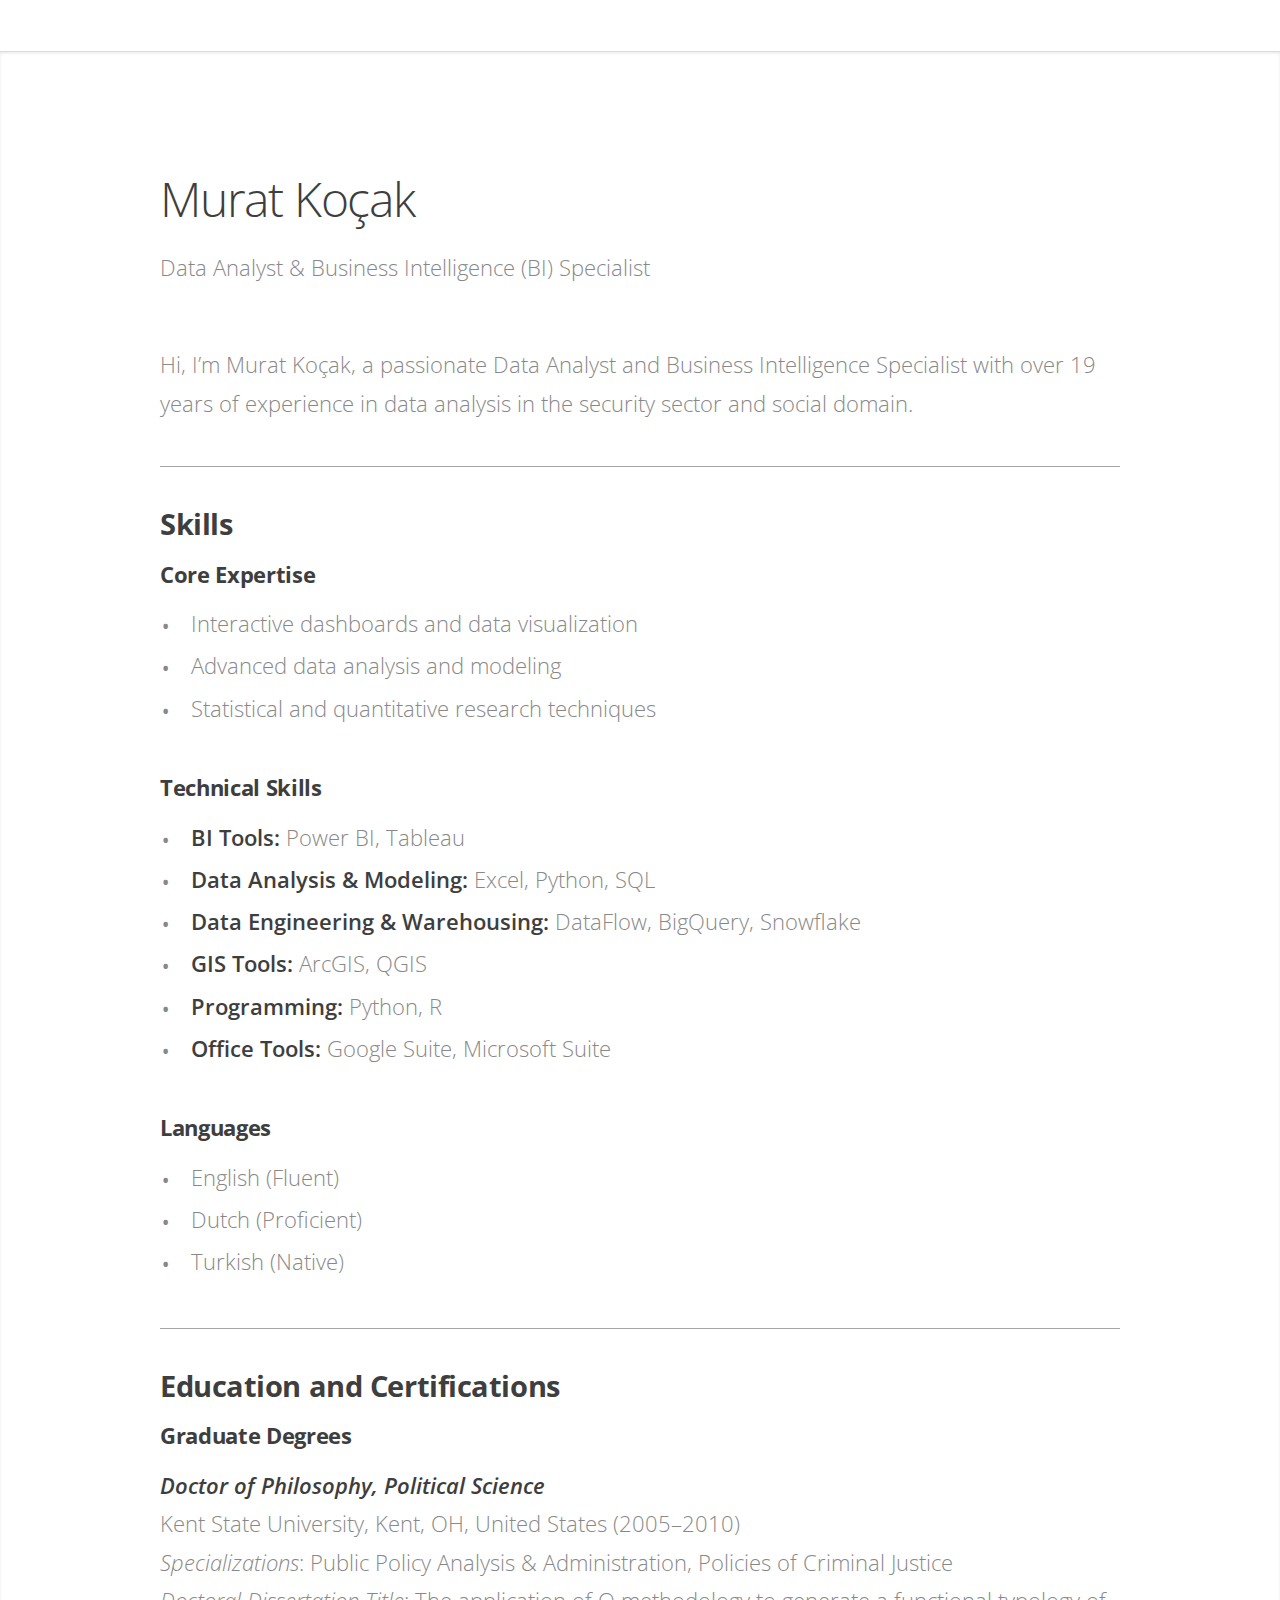
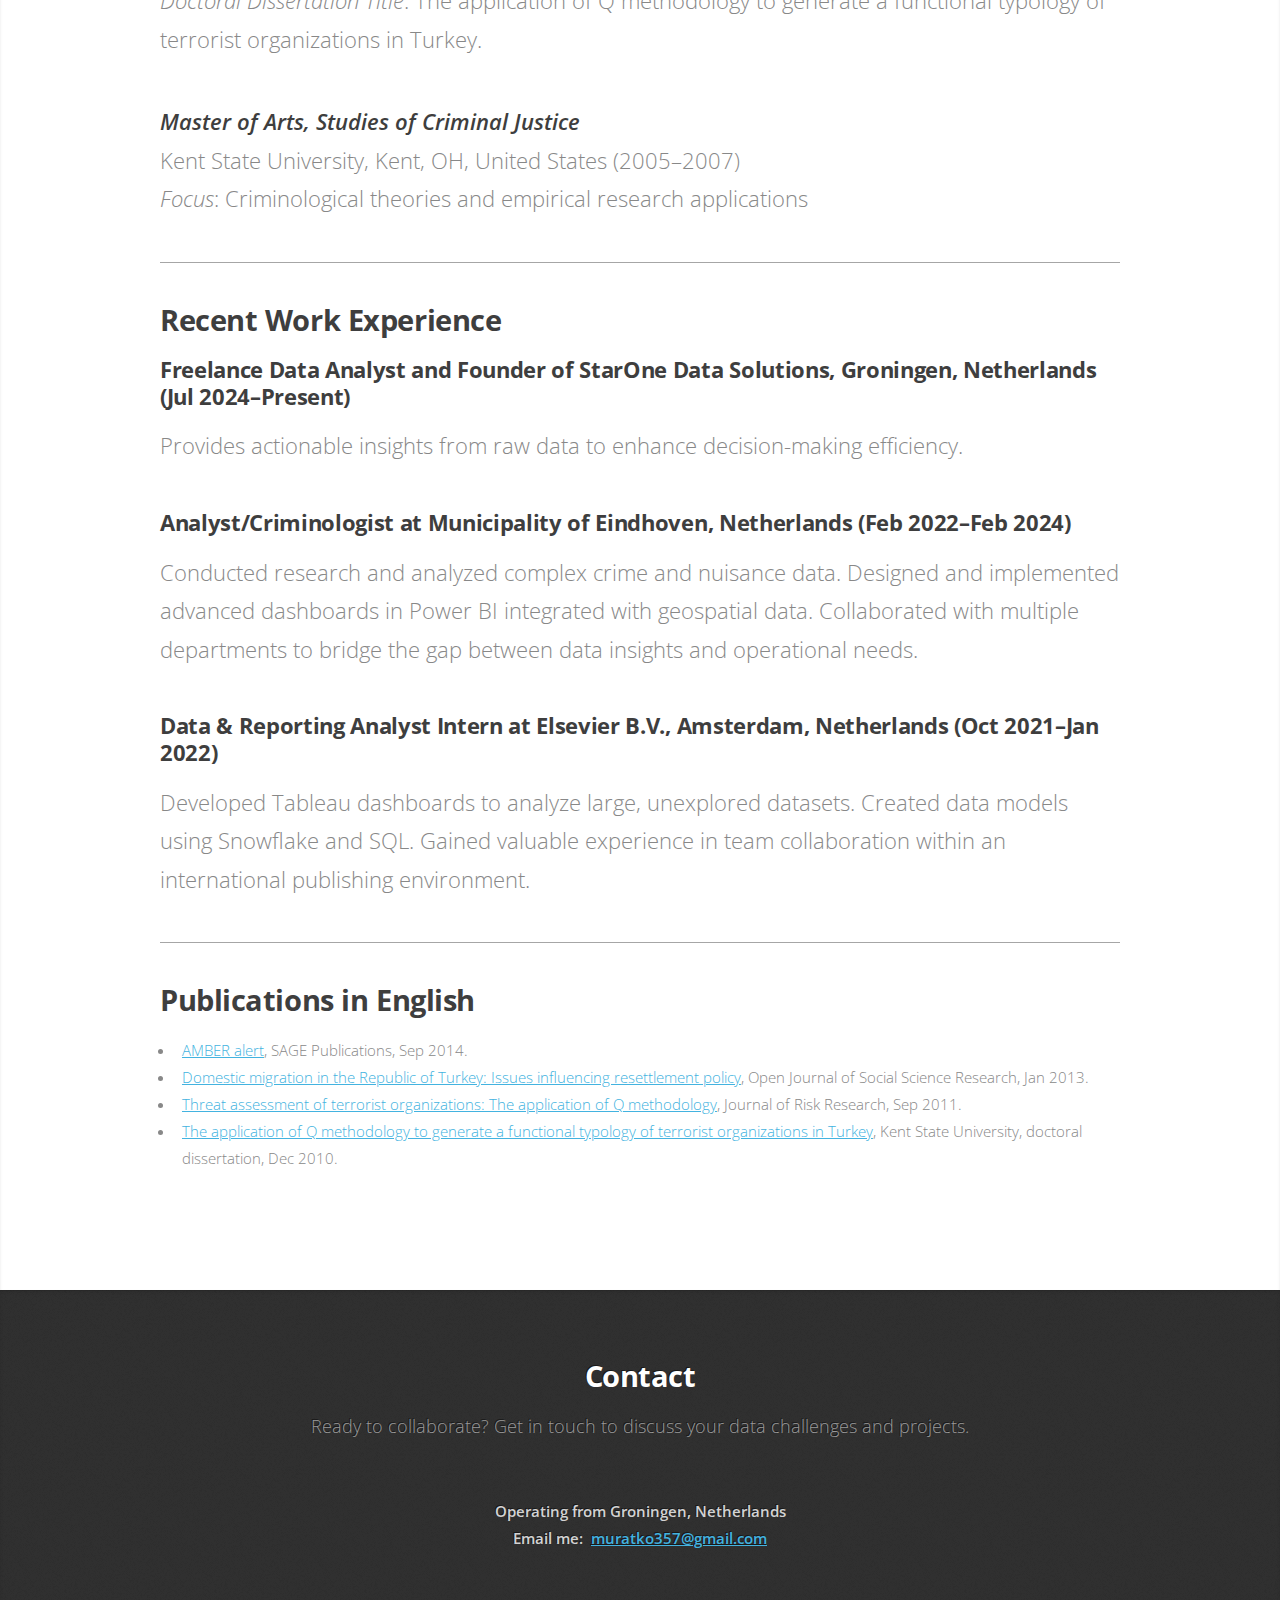
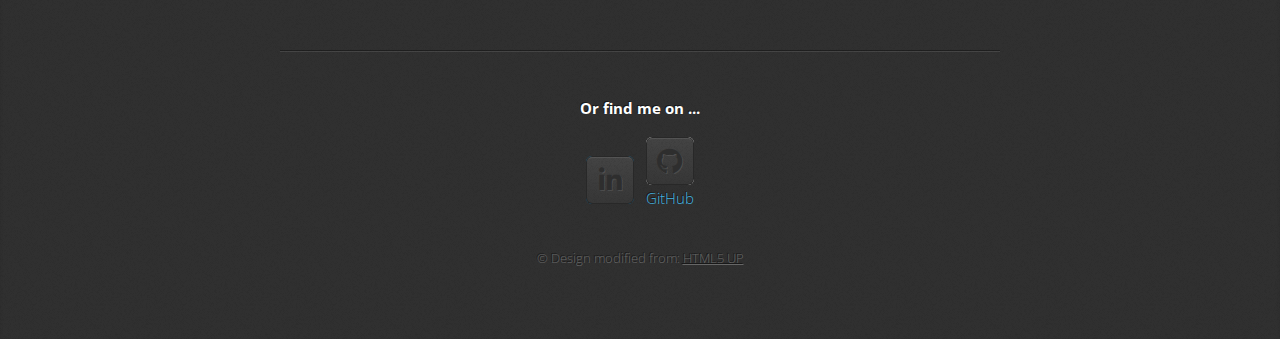
==== commit 3c39cc1a: "update" ====
--- a/about.html
+++ b/about.html
@@ -22,7 +22,7 @@
             </header>
                 <div>
                 <section>
-                    <p>Hi, I’m Murat Koçak—a passionate Data Analyst and Business Intelligence Specialist with over 19 years of experience. I collaborate closely with stakeholders to ensure that data-driven strategies align with organizational goals, delivering impactful results. My PhD in Political Science, with a focus on social and security domains, enriches my technical expertise and analytical rigor.</p>
+                    <p>Hi, I’m Murat Koçak, a passionate Data Analyst and Business Intelligence Specialist with over 19 years of experience in data analysis in the security sector and social domain.</p>
                 </section>
                 </div>
             <hr>
@@ -43,8 +43,7 @@
                     <p class="bulleted"><strong>Office Tools:</strong> Google Suite, Microsoft Suite</p>
             </section>
             <section>
-                <h3>Languages</h3>
-               
+                <h3>Languages</h3>               
                     <p class="bulleted">English (Fluent)</p>
                     <p class="bulleted">Dutch (Proficient)</p>
                     <p class="bulleted">Turkish (Native)</p>
@@ -53,48 +52,34 @@
             <section>
                 <h2>Education and Certifications</h2>
                 <h3>Graduate Degrees</h3>
-                    <p>Doctor of Philosophy, Political Science<br>
-                    Kent State University, Kent, OH, United States (2005–2010)</p>
-                        <li><em>Specializations:</em>Public Policy Analysis & Administration, Policies of Criminal Justice<br></li>
-                        <li><em>Doctoral Dissertation:</em> The application of Q methodology to generate a functional typology of terrorist organizations in Turkey.
-                        </li>
-                    </ul>
-                        <li>
-                            <strong>Master of Arts, Studies of Criminal Justice</strong><br>
-                            Kent State University, Kent, OH, United States (2005–2007)<br>
-                            <ul><li><em>Focus:</em> Criminological theories and empirical research applications</li></ul>
-                        </li>
-                    </ul>
+                    <p><strong><em>Doctor of Philosophy, Political Science</em></strong><br/>
+                    Kent State University, Kent, OH, United States (2005–2010)<br/>
+                    <em>Specializations</em>: Public Policy Analysis & Administration, Policies of Criminal Justice<br/>
+                    <em>Doctoral Dissertation Title</em>: The application of Q methodology to generate a functional typology of terrorist organizations in Turkey.</p>                
+	        
+	        
+	                <p><strong><em>Master of Arts, Studies of Criminal Justice</em></strong><br>
+	                Kent State University, Kent, OH, United States (2005–2007)<br>
+	              	<em>Focus</em>: Criminological theories and empirical research applications</p>
+                    
+
+
+
                     <hr>
             </section>
             <section>
-                    <h2>Recent Work Experience</h2>
-                    <ul>
-                        <li>
-                            <h3>Freelance Data Analyst/Founder</h3><br>
-                            StarOne Data Solutions, Groningen, Netherlands (Jul 2024–Present)<br>
-                            <em>Key Contributions:</em> Providing actionable insights from raw data using Python, Excel, Power BI, and Tableau to enhance decision-making efficiency.<br><br/>
-                        </li>
-                        <li>
-                            <strong>Analyst/Criminologist</strong><br>
-                            Municipality of Eindhoven, Netherlands (Feb 2022–Feb 2024)<br>
-                            <ul>
-                                <li>Conducted research and analyzed complex crime and nuisance data.</li>
-                                <li>Designed and implemented advanced dashboards in Power BI.</li>
-                                <li>Collaborated with multiple departments to bridge the gap between data insights and operational needs.</li>
-                            </ul>
-                        </li>
-                        <li>
-                            <strong>Data & Reporting Analyst Intern</strong><br>
-                            Elsevier B.V., Amsterdam, Netherlands (Oct 2021–Jan 2022)<br>
-                            <ul>
-                                <li>Developed Tableau dashboards to analyze large, unexplored datasets.</li>
-                                <li>Created data models using Snowflake and SQL.</li>
-                                <li>Gained valuable experience in team collaboration within an international publishing environment.</li>
-                            </ul>
-                        </li>
-                    </ul>
+	            <h2>Recent Work Experience</h2>
+				<h3>Freelance Data Analyst and Founder of StarOne Data Solutions, Groningen, Netherlands (Jul 2024–Present)</h3>
+                    <p>Provides actionable insights from raw data to enhance decision-making efficiency.</p>
+
+                <h3>Analyst/Criminologist at Municipality of Eindhoven, Netherlands (Feb 2022–Feb 2024)</h3>
+                    <p>Conducted research and analyzed complex crime and nuisance data. Designed and implemented advanced dashboards in Power BI integrated with geospatial data. Collaborated with multiple departments to bridge the gap between data insights and operational needs.</p>
+                        
+                <h3>Data & Reporting Analyst Intern at Elsevier B.V., Amsterdam, Netherlands (Oct 2021–Jan 2022)</h3>
+                    <p>Developed Tableau dashboards to analyze large, unexplored datasets. Created data models using Snowflake and SQL.                   Gained valuable experience in team collaboration within an international publishing environment.</p>
+
             </section>
+            <hr>
             <section>
                 <h2>Publications in English</h2>
                 <ul>
